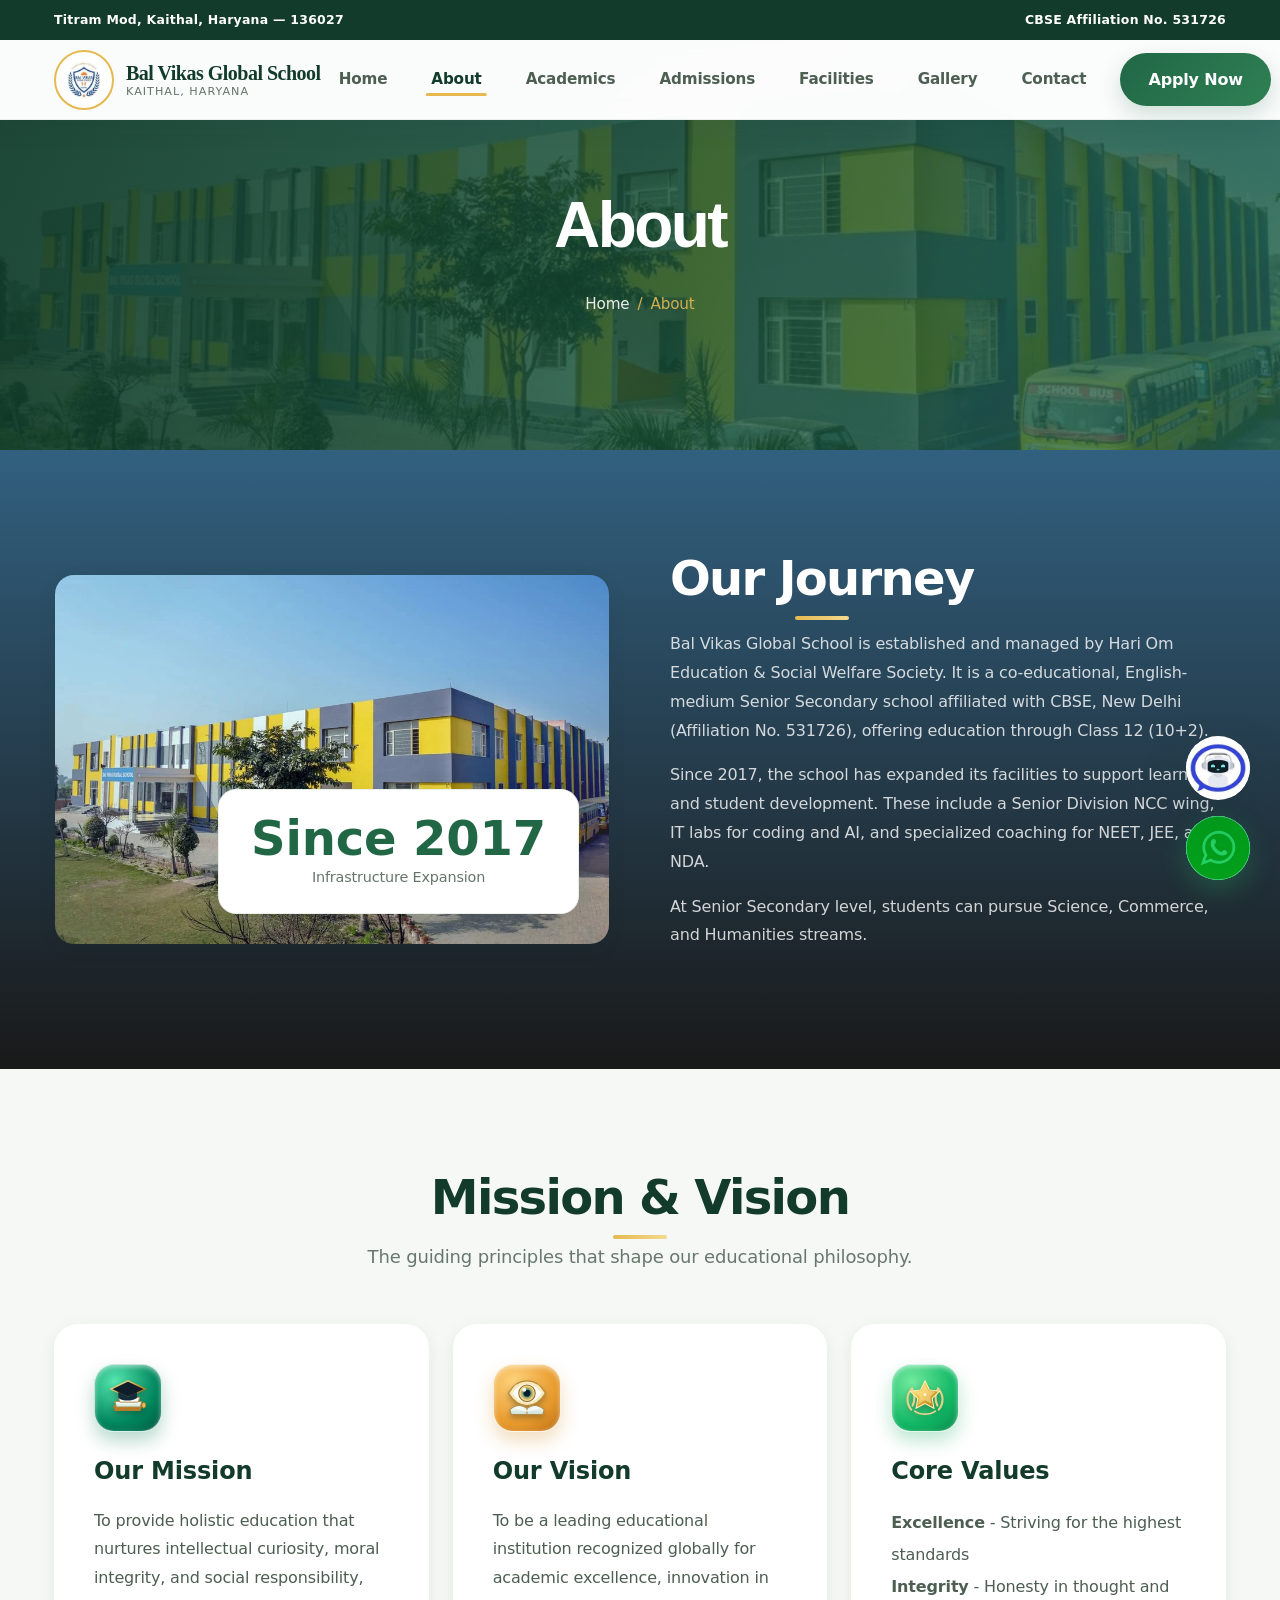
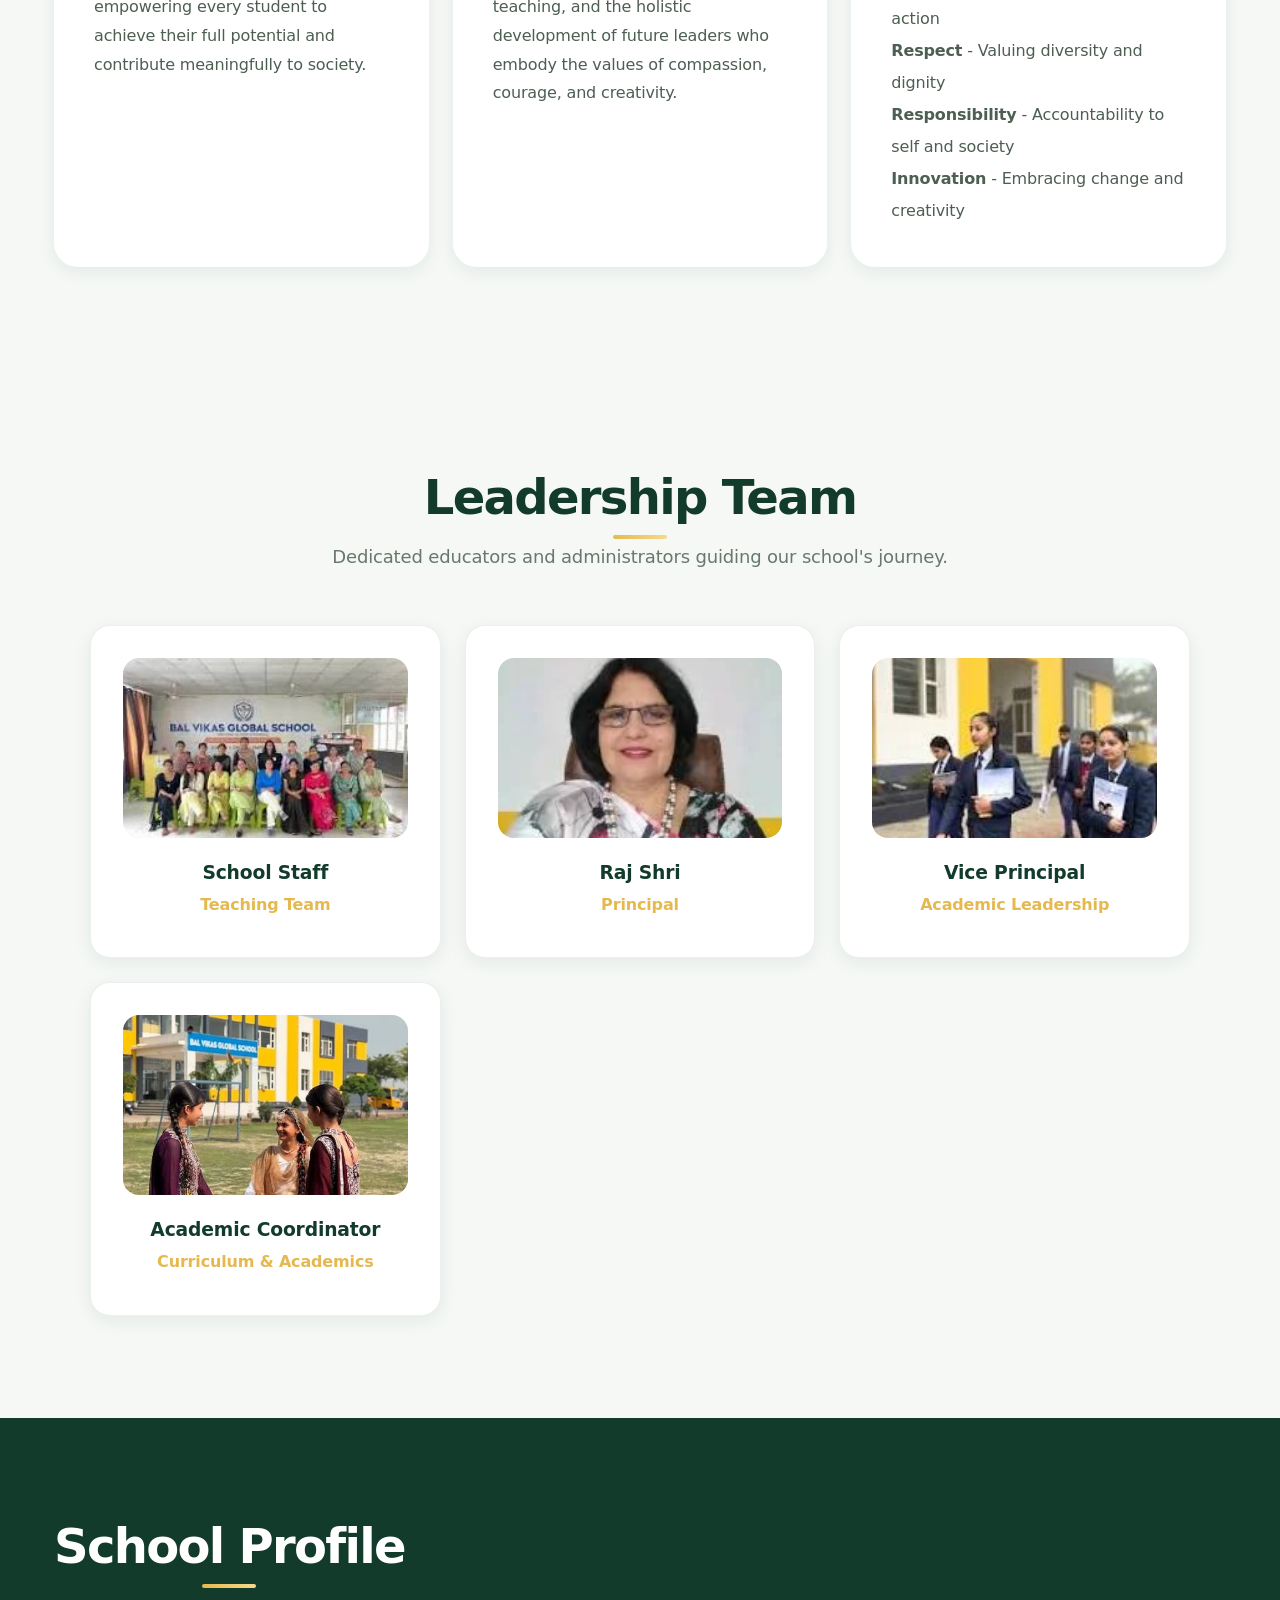
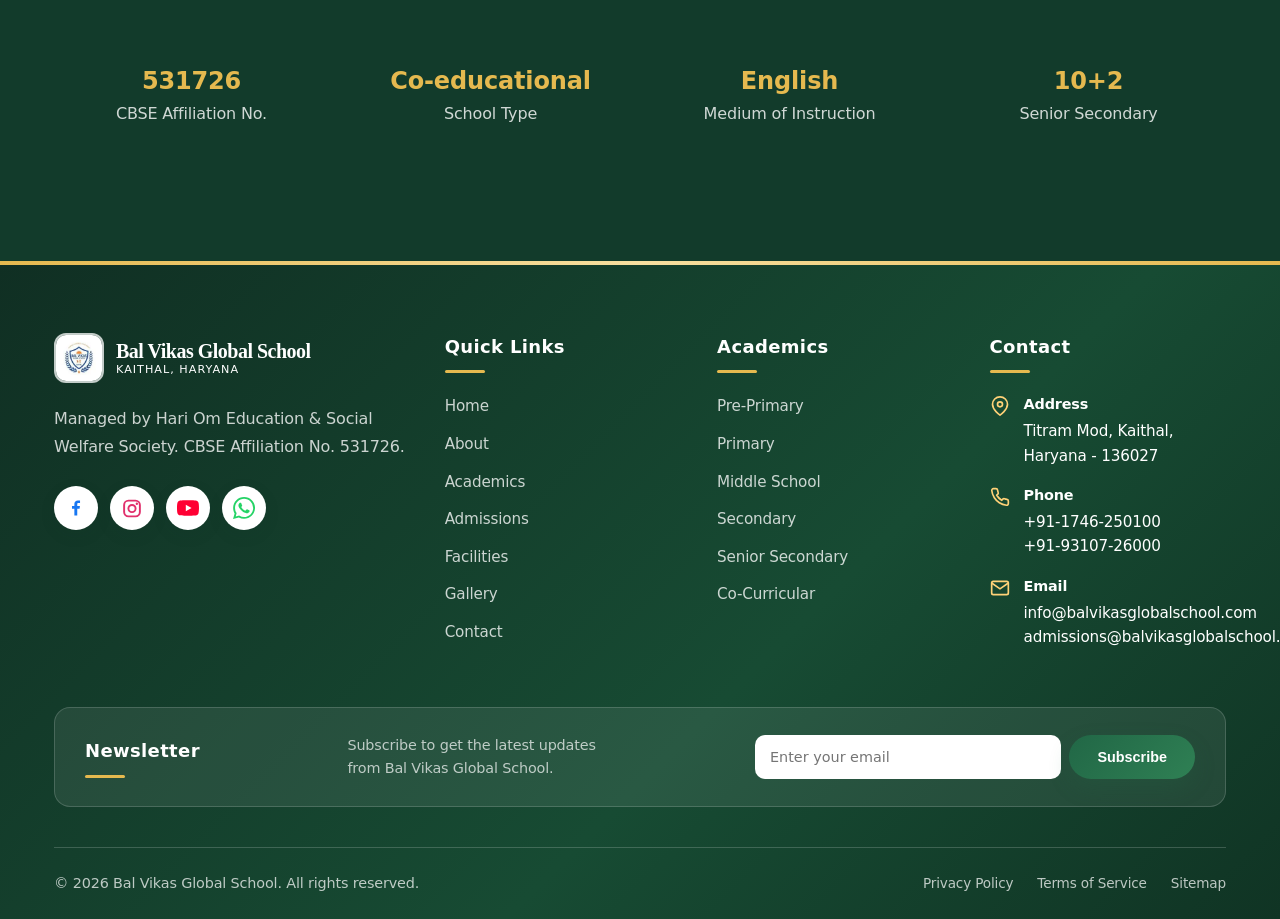
==== about.html @ 10c377be "Connect YouTube footer link" ====
<!DOCTYPE html>
<html lang="en">
<head>
  <meta charset="UTF-8">
  <meta name="viewport" content="width=device-width, initial-scale=1.0">
  <meta name="description" content="About Bal Vikas Global School - Learn about our history, mission, vision, and leadership team. Premier CBSE school in Kaithal, Haryana.">
  <title>About | Bal Vikas Global School</title>
  <link rel="icon" type="image/jpeg" href="images/bal-vikas-logo.webp">
  <link rel="stylesheet" href="css/style.css">
  <link rel="stylesheet" href="css/modern-refresh.css">
</head>
<body>
  <div class="site-topbar">
    <div class="container site-topbar-content">
      <span>Titram Mod, Kaithal, Haryana — 136027</span>
      <span>CBSE Affiliation No. 531726</span>
    </div>
  </div>
  <header class="header">
    <nav class="navbar container">
      <a href="index.html" class="logo" aria-label="Bal Vikas Global School Home">
        <img src="images/bal-vikas-logo.webp" alt="Bal Vikas Global School Logo" class="logo-img">
        <div class="logo-text">
          <span class="logo-name">Bal Vikas Global School</span>
          <span class="logo-tagline">Kaithal, Haryana</span>
        </div>
      </a>
      <ul class="nav-menu" role="menubar">
        <li role="none"><a href="index.html" class="nav-link" role="menuitem">Home</a></li>
        <li role="none"><a href="about.html" class="nav-link active" role="menuitem">About</a></li>
        <li role="none"><a href="academics.html" class="nav-link" role="menuitem">Academics</a></li>
        <li role="none"><a href="admissions.html" class="nav-link" role="menuitem">Admissions</a></li>
        <li role="none"><a href="facilities.html" class="nav-link" role="menuitem">Facilities</a></li>
        <li role="none"><a href="gallery.html" class="nav-link" role="menuitem">Gallery</a></li>
        <li role="none"><a href="contact.html" class="nav-link" role="menuitem">Contact</a></li>
        <li class="nav-cta" role="none"><a href="admissions.html" class="btn btn-primary">Apply Now</a></li>
      </ul>
      <button class="mobile-menu-btn" aria-label="Toggle menu" aria-expanded="false" aria-controls="nav-menu">
        <span></span>
        <span></span>
        <span></span>
      </button>
    </nav>
  </header>

  <main>
    <section class="page-header" aria-labelledby="page-title">
      <div class="page-header-bg">
        <img src="images/picture7.webp" alt="Bal Vikas Global School building and campus" loading="eager">
      </div>
      <div class="page-header-overlay"></div>
      <div class="page-header-content container">
        <h1 id="page-title" class="page-header-title">About</h1>
        <nav class="page-header-breadcrumb" aria-label="Breadcrumb">
          <a href="index.html">Home</a>
          <span>/</span>
          <span>About</span>
        </nav>
      </div>
    </section>

    <section class="section" aria-labelledby="history-title" style="background: linear-gradient(rgba(27,79,114,0.9), rgba(0,0,0,0.9)); color: rgba(255,255,255,0.9);">
      <div class="container">
        <div class="about-content">
          <div class="about-image">
            <img src="images/picture7.webp" alt="Bal Vikas Global School building and campus" loading="lazy">
            <div class="about-experience">
              <div class="experience-number">Since 2017</div>
              <div class="experience-text">Infrastructure Expansion</div>
            </div>
          </div>
          <div class="about-text">
            <h2 id="history-title" class="section-title" style="color: white; text-align: left; margin-bottom: 24px;">Our Journey</h2>
            <p style="color: rgba(255,255,255,0.8);">Bal Vikas Global School is established and managed by Hari Om Education & Social Welfare Society. It is a co-educational, English-medium Senior Secondary school affiliated with CBSE, New Delhi (Affiliation No. 531726), offering education through Class 12 (10+2).</p>
            <p style="color: rgba(255,255,255,0.8);">Since 2017, the school has expanded its facilities to support learning and student development. These include a Senior Division NCC wing, IT labs for coding and AI, and specialized coaching for NEET, JEE, and NDA.</p>
            <p style="color: rgba(255,255,255,0.8);">At Senior Secondary level, students can pursue Science, Commerce, and Humanities streams.</p>
          </div>
        </div>
      </div>
    </section>

    <section class="section" style="background: var(--light-gray);" aria-labelledby="mission-title">
      <div class="container">
        <div class="section-header">
          <h2 id="mission-title" class="section-title">Mission & Vision</h2>
          <p class="section-subtitle">The guiding principles that shape our educational philosophy.</p>
        </div>
        <div style="display: grid; grid-template-columns: repeat(auto-fit, minmax(300px, 1fr)); gap: 24px;">
          <article style="background: var(--white); padding: 40px; border-radius: var(--radius-lg); box-shadow: var(--shadow-sm);">
            <div style="width: 68px; height: 68px; background: radial-gradient(circle at 30% 25%, #55e6b0, #00865c 62%, #00563e); border: 1px solid rgba(255,255,255,.8); border-radius: 20px; display: flex; align-items: center; justify-content: center; color: #fff; margin-bottom: 20px; box-shadow: 0 9px 18px rgba(0,120,80,.28), inset 0 2px 5px rgba(255,255,255,.55);">
              <svg width="44" height="44" viewBox="0 0 64 64" fill="none" aria-hidden="true" style="filter:drop-shadow(0 3px 3px rgba(0,0,0,.28))"><defs><linearGradient id="capGold" x1="0" y1="0" x2="1" y2="1"><stop stop-color="#fff4c4"/><stop offset=".45" stop-color="#d8a83f"/><stop offset="1" stop-color="#8b5a12"/></linearGradient><linearGradient id="bookWhite" x1="0" y1="0" x2="0" y2="1"><stop stop-color="#fff"/><stop offset="1" stop-color="#c9e7d8"/></linearGradient></defs><path d="M10 43h43l-3 8H13l-3-8Z" fill="#b77b28"/><path d="M13 37h39l-2 8H15l-2-8Z" fill="url(#bookWhite)" stroke="#b48a48" stroke-width="1.5"/><path d="M18 31h31l-2 7H20l-2-7Z" fill="#fff" stroke="#b48a48" stroke-width="1.4"/><path d="m7 19 25-12 25 12-25 12L7 19Z" fill="#101d2a" stroke="url(#capGold)" stroke-width="2"/><path d="M18 23v9c7 5 19 5 27 0v-9L32 30l-14-7Z" fill="#142b3b"/><path d="M55 19v19" stroke="url(#capGold)" stroke-width="2.5"/><path d="M55 38c-4 2-4 7 0 9 4-2 4-7 0-9Z" fill="#e8bc59" stroke="#9a681b"/></svg>
            </div>
            <h3 style="font-size: 1.5rem; color: var(--primary-dark); margin-bottom: 16px;">Our Mission</h3>
            <p style="color: var(--text-medium); line-height: 1.8;">To provide holistic education that nurtures intellectual curiosity, moral integrity, and social responsibility, empowering every student to achieve their full potential and contribute meaningfully to society.</p>
          </article>
          <article style="background: var(--white); padding: 40px; border-radius: var(--radius-lg); box-shadow: var(--shadow-sm);">
            <div style="width: 68px; height: 68px; background: radial-gradient(circle at 30% 25%, #ffd27b, #e89b2d 62%, #b86a12); border: 1px solid rgba(255,255,255,.85); border-radius: 20px; display: flex; align-items: center; justify-content: center; color: #fff; margin-bottom: 20px; box-shadow: 0 9px 18px rgba(210,135,30,.28), inset 0 2px 5px rgba(255,255,255,.6);">
              <svg width="44" height="44" viewBox="0 0 64 64" fill="none" aria-hidden="true" style="filter:drop-shadow(0 3px 3px rgba(0,0,0,.28))"><defs><radialGradient id="iris"><stop stop-color="#071c32"/><stop offset=".35" stop-color="#168eaa"/><stop offset=".7" stop-color="#d7b65b"/><stop offset="1" stop-color="#fff2c0"/></radialGradient><linearGradient id="visionBook" x1="0" y1="0" x2="0" y2="1"><stop stop-color="#fff"/><stop offset="1" stop-color="#c9dfd3"/></linearGradient></defs><path d="M5 25c7-13 17-18 27-18s20 5 27 18c-7 12-17 18-27 18S12 37 5 25Z" fill="#f8e9bc" stroke="#b88b37" stroke-width="2"/><path d="M11 25c6-9 13-13 21-13s15 4 21 13c-6 9-13 13-21 13s-15-4-21-13Z" fill="#fff"/><circle cx="32" cy="25" r="12" fill="url(#iris)" stroke="#916a25" stroke-width="1.5"/><circle cx="32" cy="25" r="5" fill="#071d2b"/><circle cx="28" cy="20" r="3" fill="#fff" opacity=".9"/><path d="M7 49c8-7 17-8 25-2 8-6 17-5 25 2l-2 7H9l-2-7Z" fill="url(#visionBook)" stroke="#b18b4c" stroke-width="1.5"/><path d="M32 47v9" stroke="#b18b4c" stroke-width="1.5"/><path d="M15 46 32 51l17-5" stroke="#fff" stroke-width="1.5"/></svg>
            </div>
            <h3 style="font-size: 1.5rem; color: var(--primary-dark); margin-bottom: 16px;">Our Vision</h3>
            <p style="color: var(--text-medium); line-height: 1.8;">To be a leading educational institution recognized globally for academic excellence, innovation in teaching, and the holistic development of future leaders who embody the values of compassion, courage, and creativity.</p>
          </article>
          <article style="background: var(--white); padding: 40px; border-radius: var(--radius-lg); box-shadow: var(--shadow-sm);">
            <div style="width: 68px; height: 68px; background: radial-gradient(circle at 30% 25%, #70e99d, #12b866 62%, #078447); border: 1px solid rgba(255,255,255,.85); border-radius: 20px; display: flex; align-items: center; justify-content: center; color: #fff; margin-bottom: 20px; box-shadow: 0 9px 18px rgba(20,170,95,.28), inset 0 2px 5px rgba(255,255,255,.6);">
              <svg width="44" height="44" viewBox="0 0 64 64" fill="none" aria-hidden="true" style="filter:drop-shadow(0 3px 3px rgba(0,0,0,.28))"><defs><linearGradient id="starGold" x1="0" y1="0" x2="1" y2="1"><stop stop-color="#fff3b1"/><stop offset=".45" stop-color="#f0bd42"/><stop offset="1" stop-color="#9b6815"/></linearGradient></defs><path d="M12 49c-8-10-7-22 1-31 4 8 5 17 1 25M52 49c8-10 7-22-1-31-4 8-5 17-1 25" stroke="#e8d18a" stroke-width="3" stroke-linecap="round"/><path d="M17 51c8 6 22 6 30 0" stroke="#e8d18a" stroke-width="2.5" stroke-linecap="round"/><path d="m32 7 6.5 13.2 14.5 2.1-10.5 10.2L45 47l-13-6.8L19 47l2.5-14.5L11 22.3l14.5-2.1L32 7Z" fill="url(#starGold)" stroke="#fff1b5" stroke-width="1.5"/><path d="m32 12 4.6 9.3 10.3 1.5-7.4 7.2 1.7 10.2L32 35.4l-9.2 4.8 1.7-10.2-7.4-7.2 10.3-1.5L32 12Z" fill="#ffe9a0" opacity=".5"/><circle cx="32" cy="27" r="2" fill="#fff9df"/></svg>
            </div>
            <h3 style="font-size: 1.5rem; color: var(--primary-dark); margin-bottom: 16px;">Core Values</h3>
            <ul style="color: var(--text-medium); line-height: 2; list-style: none;">
              <li><strong>Excellence</strong> - Striving for the highest standards</li>
              <li><strong>Integrity</strong> - Honesty in thought and action</li>
              <li><strong>Respect</strong> - Valuing diversity and dignity</li>
              <li><strong>Responsibility</strong> - Accountability to self and society</li>
              <li><strong>Innovation</strong> - Embracing change and creativity</li>
            </ul>
          </article>
        </div>
      </div>
    </section>

    <section class="section leadership-section" aria-labelledby="leadership-title">
      <div class="container">
        <div class="section-header">
          <h2 id="leadership-title" class="section-title">Leadership Team</h2>
          <p class="section-subtitle">Dedicated educators and administrators guiding our school's journey.</p>
        </div>
        <div class="leadership-grid">
          <article class="leadership-card">
            <img class="staff-photo" src="images/gallery/picture3.webp" alt="Teaching staff of Bal Vikas Global School" loading="lazy">
            <h3>School Staff</h3>
            <p class="leadership-role">Teaching Team</p>
          </article>
          <article class="leadership-card">
            <img class="principal-photo" src="images/images%20%288.webp" alt="Raj Shri, Principal of Bal Vikas Global School" loading="lazy">
            <h3>Raj Shri</h3>
            <p class="leadership-role">Principal</p>
          </article>
          <article class="leadership-card">
            <img class="staff-photo" src="images/gallery/picture2.webp" alt="Vice Principal of Bal Vikas Global School" loading="lazy">
            <h3>Vice Principal</h3>
            <p class="leadership-role">Academic Leadership</p>
          </article>
          <article class="leadership-card">
            <img class="staff-photo" src="images/gallery/picture4.webp" alt="Academic Coordinator of Bal Vikas Global School" loading="lazy">
            <h3>Academic Coordinator</h3>
            <p class="leadership-role">Curriculum & Academics</p>
          </article>
        </div>
      </div>
    </section>

    <section class="section" style="background: var(--primary-dark); color: var(--white);" aria-labelledby="achievements-title">
      <div class="container">
        <h2 id="achievements-title" class="section-title" style="color: var(--white); text-align: center;">School Profile</h2>
        <div style="display: grid; grid-template-columns: repeat(auto-fit, minmax(200px, 1fr)); gap: 24px; margin-top: 40px;">
          <div style="text-align: center; padding: 32px;">
            <div style="font-size: 1.5rem; font-weight: 700; color: var(--accent);">531726</div>
            <div style="color: rgba(255,255,255,0.8);">CBSE Affiliation No.</div>
          </div>
          <div style="text-align: center; padding: 32px;">
            <div style="font-size: 1.5rem; font-weight: 700; color: var(--accent);">Co-educational</div>
            <div style="color: rgba(255,255,255,0.8);">School Type</div>
          </div>
          <div style="text-align: center; padding: 32px;">
            <div style="font-size: 1.5rem; font-weight: 700; color: var(--accent);">English</div>
            <div style="color: rgba(255,255,255,0.8);">Medium of Instruction</div>
          </div>
          <div style="text-align: center; padding: 32px;">
            <div style="font-size: 1.5rem; font-weight: 700; color: var(--accent);">10+2</div>
            <div style="color: rgba(255,255,255,0.8);">Senior Secondary</div>
          </div>
        </div>
      </div>
    </section>
  </main>

  <footer class="footer" role="contentinfo">
    <div class="container">
      <div class="footer-grid">
        <div class="footer-about">
          <a href="index.html" class="logo" aria-label="Bal Vikas Global School Home">
            <img src="images/bal-vikas-logo.webp" alt="Bal Vikas Global School Logo" class="logo-img">
            <div class="logo-text">
              <span class="logo-name">Bal Vikas Global School</span>
              <span class="logo-tagline">Kaithal, Haryana</span>
            </div>
          </a>
          <p>Managed by Hari Om Education & Social Welfare Society. CBSE Affiliation No. 531726.</p>
          <div class="footer-social">
            <a href="https://www.facebook.com/balvikasglobalschoolkaithal/" class="social-link" aria-label="Facebook" title="Facebook" target="_blank" rel="noopener noreferrer"><svg class="brand-icon" viewBox="0 0 24 24" aria-hidden="true"><path fill="currentColor" d="M13.5 21v-8.2h2.8l.42-3.25H13.5V7.48c0-.94.26-1.58 1.62-1.58h1.73V3c-.3-.04-1.34-.13-2.55-.13-2.53 0-4.26 1.55-4.26 4.4v2.28H7.18v3.25h2.86V21z"/></svg></a>
            <a href="https://www.instagram.com/balvikaskaithal_/" class="social-link" aria-label="Instagram" title="Instagram" target="_blank" rel="noopener noreferrer"><svg class="brand-icon" viewBox="0 0 24 24" aria-hidden="true"><rect x="3" y="3" width="18" height="18" rx="5" fill="none" stroke="currentColor" stroke-width="2.2"/><circle cx="12" cy="12" r="4.1" fill="none" stroke="currentColor" stroke-width="2.2"/><circle cx="17.55" cy="6.55" r="1.35" fill="currentColor"/></svg></a>
            <a href="https://www.youtube.com/@balvikasglobalschool" class="social-link" aria-label="YouTube" title="YouTube" target="_blank" rel="noopener noreferrer"><svg class="brand-icon" viewBox="0 0 24 24" aria-hidden="true"><path fill="currentColor" d="M23.5 6.2a3 3 0 0 0-2.1-2.12C19.55 3.56 12 3.56 12 3.56s-7.55 0-9.4.52A3 3 0 0 0 .5 6.2C0 8.08 0 12 0 12s0 3.92.5 5.8a3 3 0 0 0 2.1 2.12c1.85.52 9.4.52 9.4.52s7.55 0 9.4-.52a3 3 0 0 0 2.1-2.12C24 15.92 24 12 24 12s0-3.92-.5-5.8z"/><path fill="#fff" d="m9.6 15.6 6.3-3.6-6.3-3.6z"/></svg></a>
            <a href="https://wa.me/919310726000?text=Welcome%20to%20Bal%20Vikas%20Global%20School" class="social-link" aria-label="WhatsApp" title="WhatsApp" target="_blank" rel="noopener noreferrer"><svg class="brand-icon" viewBox="0 0 24 24" aria-hidden="true"><path fill="currentColor" d="M20.52 3.48A11.86 11.86 0 0 0 12.08 0C5.5 0 .15 5.35.15 11.93c0 2.1.55 4.15 1.6 5.96L.05 24l6.27-1.64a11.9 11.9 0 0 0 5.76 1.47h.01c6.58 0 11.93-5.35 11.93-11.93 0-3.19-1.24-6.19-3.5-8.42zM12.09 21.8a9.88 9.88 0 0 1-5.03-1.38l-.36-.21-3.72.98.99-3.63-.24-.37a9.88 9.88 0 0 1-1.52-5.26c0-5.46 4.44-9.9 9.9-9.9 2.65 0 5.13 1.03 7 2.9a9.83 9.83 0 0 1 2.9 7c0 5.46-4.44 9.9-9.91 9.9zm5.43-7.41c-.3-.15-1.77-.87-2.05-.97-.28-.1-.48-.15-.68.15-.2.3-.78.97-.96 1.17-.18.2-.35.22-.65.07-.3-.15-1.26-.46-2.4-1.47-.89-.79-1.49-1.77-1.67-2.07-.18-.3-.02-.46.13-.61.13-.13.3-.35.45-.52.15-.18.2-.3.3-.5.1-.2.05-.38-.03-.53-.08-.15-.68-1.63-.93-2.23-.24-.58-.49-.5-.68-.51h-.58c-.2 0-.53.07-.8.38-.28.3-1.05 1.02-1.05 2.48s1.08 2.88 1.23 3.08c.15.2 2.12 3.24 5.14 4.55.72.31 1.28.5 1.72.64.72.23 1.37.2 1.89.12.58-.09 1.77-.72 2.02-1.42.25-.7.25-1.3.18-1.42-.08-.13-.28-.2-.58-.35z"/></svg></a>
          </div>
        </div>
        <div>
          <h3 class="footer-title">Quick Links</h3>
          <ul class="footer-links">
            <li><a href="index.html">Home</a></li>
            <li><a href="about.html">About</a></li>
            <li><a href="academics.html">Academics</a></li>
            <li><a href="admissions.html">Admissions</a></li>
            <li><a href="facilities.html">Facilities</a></li>
            <li><a href="gallery.html">Gallery</a></li>
            <li><a href="contact.html">Contact</a></li>
          </ul>
        </div>
        <div>
          <h3 class="footer-title">Academics</h3>
          <ul class="footer-links">
            <li><a href="academics.html#preprimary">Pre-Primary</a></li>
            <li><a href="academics.html#primary">Primary</a></li>
            <li><a href="academics.html#middle">Middle School</a></li>
            <li><a href="academics.html#secondary">Secondary</a></li>
            <li><a href="academics.html#senior">Senior Secondary</a></li>
            <li><a href="academics.html#cocurricular">Co-Curricular</a></li>
          </ul>
        </div>
        <div>
          <h3 class="footer-title">Contact</h3>
          <ul class="footer-contact">
            <li>
              <svg width="20" height="20" viewBox="0 0 24 24" fill="none" stroke="currentColor" stroke-width="2"><path d="M21 10c0 7-9 13-9 13s-9-6-9-13a9 9 0 0 1 18 0z"/><circle cx="12" cy="10" r="3"/></svg>
              <div class="contact-text">
                <h4>Address</h4>
                <p>Titram Mod, Kaithal, Haryana - 136027</p>
              </div>
            </li>
            <li>
              <svg width="20" height="20" viewBox="0 0 24 24" fill="none" stroke="currentColor" stroke-width="2"><path d="M22 16.92v3a2 2 0 0 1-2.18 2 19.79 19.79 0 0 1-8.63-3.07 19.5 19.5 0 0 1-6-6 19.79 19.79 0 0 1-3.07-8.67A2 2 0 0 1 4.11 2h3a2 2 0 0 1 2 1.72 12.84 12.84 0 0 0 .7 2.81 2 2 0 0 1-.45 2.11L8.09 9.91a16 16 0 0 0 6 6l1.27-1.27a2 2 0 0 1 2.11-.45 12.84 12.84 0 0 0 2.81.7A2 2 0 0 1 22 16.92z"/></svg>
              <div class="contact-text">
                <h4>Phone</h4>
                <p>+91-1746-250100<br>+91-93107-26000</p>
              </div>
            </li>
            <li>
              <svg width="20" height="20" viewBox="0 0 24 24" fill="none" stroke="currentColor" stroke-width="2"><path d="M4 4h16c1.1 0 2 .9 2 2v12c0 1.1-.9 2-2 2H4c-1.1 0-2-.9-2-2V6c0-1.1.9-2 2-2z"/><polyline points="22,6 12,13 2,6"/></svg>
              <div class="contact-text">
                <h4>Email</h4>
                <p>info@balvikasglobalschool.com<br>admissions@balvikasglobalschool.com</p>
              </div>
            </li>
          </ul>
        </div>
      </div>
      <div class="footer-newsletter">
        <h3 class="footer-title">Newsletter</h3>
        <p style="color: rgba(255,255,255,0.7); font-size: 0.9rem; margin-bottom: 16px; max-width: 260px;">Subscribe to get the latest updates from Bal Vikas Global School.</p>
        <form class="footer-newsletter-form" action="https://formsubmit.co/info@balvikasglobalschool.com" method="POST">
          <input type="hidden" name="_subject" value="New Bal Vikas Global School Newsletter Subscription">
          <input type="hidden" name="_template" value="table">
          <input name="email" autocomplete="email" type="email" placeholder="Enter your email" class="footer-newsletter-input" required>
          <button type="submit" class="btn btn-primary footer-newsletter-btn">Subscribe</button>
        </form>
      </div>
      <div class="footer-bottom">
        <p>&copy; 2026 Bal Vikas Global School. All rights reserved.</p>
        <div class="footer-bottom-links">
          <a href="#">Privacy Policy</a>
          <a href="#">Terms of Service</a>
          <a href="#">Sitemap</a>
        </div>
      </div>
    </div>
  </footer>

  <a href="whatsapp.html" class="whatsapp-float" target="_blank" rel="noopener noreferrer" aria-label="Chat on WhatsApp">
    <img class="whatsapp-btn" src="images/images%20100.webp" alt="">
    <span class="whatsapp-tooltip">Chat on WhatsApp</span>
  </a>

  <script src="js/main.js"></script>
  <link rel="stylesheet" href="css/chatbot.css">
  <script src="js/chatbot.js"></script>
</body>
</html>
---- css/style.css ----
:root {
  --primary-dark: #1B4F72;
  --primary: #2E86C1;
  --primary-light: #3498DB;
  --accent: #F39C12;
  --accent-dark: #E67E22;
  --white: #FFFFFF;
  --light-gray: #F8F9FA;
  --medium-gray: #E9ECEF;
  --dark-gray: #6C757D;
  --text-dark: #212529;
  --text-medium: #495057;
  --shadow-sm: 0 2px 8px rgba(0,0,0,0.08);
  --shadow-md: 0 4px 20px rgba(0,0,0,0.12);
  --shadow-lg: 0 8px 40px rgba(0,0,0,0.16);
  --transition: all 0.3s ease;
  --radius-sm: 6px;
  --radius-md: 12px;
  --radius-lg: 20px;
  --container-width: 1200px;
  --header-height: 80px;
}

* {
  margin: 0;
  padding: 0;
  box-sizing: border-box;
}

html {
  scroll-behavior: smooth;
  font-size: 16px;
}

body {
  font-family: 'Segoe UI', system-ui, -apple-system, sans-serif;
  line-height: 1.6;
  color: var(--text-dark);
  background-color: var(--white);
  overflow-x: hidden;
}

img {
  max-width: 100%;
  height: auto;
  display: block;
}

a {
  text-decoration: none;
  color: inherit;
  transition: var(--transition);
}

ul {
  list-style: none;
}

.container {
  width: 100%;
  max-width: var(--container-width);
  margin: 0 auto;
  padding: 0 24px;
}

.section {
  padding: 100px 0;
}

.section-header {
  text-align: center;
  margin-bottom: 60px;
}

.section-title {
  font-size: clamp(2rem, 5vw, 3rem);
  font-weight: 700;
  color: var(--primary-dark);
  margin-bottom: 16px;
  position: relative;
  display: inline-block;
}

.section-title::after {
  content: '';
  position: absolute;
  bottom: -10px;
  left: 50%;
  transform: translateX(-50%);
  width: 60px;
  height: 4px;
  background: linear-gradient(90deg, var(--accent), var(--accent-dark));
  border-radius: 2px;
}

.section-subtitle {
  font-size: 1.125rem;
  color: var(--dark-gray);
  max-width: 700px;
  margin: 0 auto;
}

.btn {
  display: inline-flex;
  align-items: center;
  justify-content: center;
  gap: 10px;
  padding: 16px 36px;
  font-size: 1rem;
  font-weight: 600;
  border-radius: var(--radius-md);
  border: none;
  cursor: pointer;
  transition: var(--transition);
  white-space: nowrap;
}

.btn-primary {
  background: linear-gradient(135deg, var(--accent), var(--accent-dark));
  color: var(--white);
  box-shadow: var(--shadow-md);
}

.btn-primary:hover {
  transform: translateY(-3px);
  box-shadow: var(--shadow-lg);
}

.btn-secondary {
  background: transparent;
  color: var(--primary-dark);
  border: 2px solid var(--primary-dark);
}

.btn-secondary:hover {
  background: var(--primary-dark);
  color: var(--white);
}

.btn-white {
  background: var(--white);
  color: var(--primary-dark);
}

.btn-white:hover {
  background: var(--light-gray);
  transform: translateY(-3px);
  box-shadow: var(--shadow-lg);
}

.header {
  position: fixed;
  top: 40px;
  left: 0;
  right: 0;
  height: var(--header-height);
  background: rgba(255,255,255,0.98);
  backdrop-filter: blur(10px);
  box-shadow: var(--shadow-sm);
  z-index: 1000;
  transition: var(--transition);
}

.header.scrolled {
  top: 0;
  box-shadow: var(--shadow-md);
}

.site-topbar {
  position: relative;
  z-index: 1001;
  min-height: 40px;
  background: #2f853d;
  color: var(--white);
  font-size: 0.78rem;
  font-weight: 600;
}

.site-topbar-content {
  display: flex;
  align-items: center;
  justify-content: space-between;
  min-height: 40px;
}

.navbar {
  display: flex;
  align-items: center;
  justify-content: space-between;
  height: 100%;
}

.logo {
  display: flex;
  align-items: center;
  gap: 12px;
  flex-shrink: 0;
}

.navbar .logo-img {
  width: 60px;
  height: 60px;
  object-fit: contain;
  flex-shrink: 0;
  padding: 2px;
  background: var(--white);
  border: 2px solid var(--accent);
  border-radius: 50%;
}

.logo-text {
  display: flex;
  flex-direction: column;
  line-height: 1.2;
}

.logo-name {
  font-family: 'Georgia', serif;
  font-size: 1.25rem;
  font-weight: 700;
  color: var(--primary-dark);
  letter-spacing: 0.5px;
}

.logo-tagline {
  font-size: 0.7rem;
  color: var(--dark-gray);
  letter-spacing: 1px;
  text-transform: uppercase;
}

.nav-menu {
  display: flex;
  align-items: center;
  gap: 8px;
}

.nav-link {
  display: flex;
  align-items: center;
  padding: 10px 18px;
  font-size: 0.95rem;
  font-weight: 500;
  color: var(--text-medium);
  border-radius: var(--radius-sm);
  transition: var(--transition);
  position: relative;
}

.nav-link::after {
  content: '';
  position: absolute;
  bottom: 6px;
  left: 50%;
  width: 0;
  height: 2px;
  background: linear-gradient(90deg, var(--accent), var(--accent-dark));
  transition: var(--transition);
  transform: translateX(-50%);
}

.nav-link:hover,
.nav-link.active {
  color: var(--primary-dark);
}

.nav-link:hover::after,
.nav-link.active::after {
  width: 70%;
}

.nav-cta {
  margin-left: 8px;
}

.mobile-menu-btn {
  display: none;
  flex-direction: column;
  justify-content: space-between;
  width: 28px;
  height: 20px;
  background: none;
  border: none;
  cursor: pointer;
  padding: 0;
  z-index: 1001;
}

.mobile-menu-btn span {
  display: block;
  width: 100%;
  height: 3px;
  background: var(--primary-dark);
  border-radius: 3px;
  transition: var(--transition);
}

.mobile-menu-btn.active span:nth-child(1) {
  transform: translateY(8.5px) rotate(45deg);
}

.mobile-menu-btn.active span:nth-child(2) {
  opacity: 0;
}

.mobile-menu-btn.active span:nth-child(3) {
  transform: translateY(-8.5px) rotate(-45deg);
}

.hero {
  position: relative;
  min-height: 100vh;
  min-height: 100svh;
  display: flex;
  align-items: center;
  padding: calc(var(--header-height) + 40px) 24px 60px;
  overflow: hidden;
  background: var(--primary-dark);
}

.hero-bg {
  position: absolute;
  inset: 0;
  z-index: 0;
}

.hero-bg img {
  display: block;
  width: 100%;
  height: 100%;
  object-fit: cover;
  object-position: center;
}

.hero-overlay {
  position: absolute;
  inset: 0;
  background: linear-gradient(135deg, rgba(13, 45, 68, 0.78), rgba(27, 79, 114, 0.58));
  z-index: 1;
}

.hero-content {
  position: relative;
  z-index: 2;
  width: 100%;
  color: var(--white);
  text-align: center;
  padding: 40px 0;
}

.hero-copy {
  max-width: 850px;
  margin: 0 auto;
}

.hero-badge {
  display: inline-flex;
  align-items: center;
  gap: 8px;
  padding: 8px 18px;
  background: rgba(255,255,255,0.14);
  color: var(--white);
  backdrop-filter: blur(8px);
  border-radius: 50px;
  font-size: 0.82rem;
  font-weight: 500;
  margin-bottom: 18px;
  border: 1px solid rgba(255,255,255,0.3);
  animation: fadeInUp 0.8s ease;
}

.hero-title {
  font-family: 'Georgia', serif;
  font-size: clamp(2.5rem, 6vw, 4.5rem);
  font-weight: 700;
  line-height: 1.2;
  max-width: 850px;
  color: var(--white);
  margin-bottom: 16px;
  animation: fadeInUp 0.8s ease 0.1s both;
}

.hero-title span {
  color: var(--accent);
}

.hero-tagline {
  font-size: clamp(1.125rem, 2.5vw, 1.5rem);
  font-weight: 400;
  color: rgba(255,255,255,0.92);
  max-width: 700px;
  margin: 0 auto 40px;
  animation: fadeInUp 0.8s ease 0.2s both;
}

.hero-buttons {
  display: flex;
  gap: 16px;
  justify-content: center;
  flex-wrap: wrap;
  animation: fadeInUp 0.8s ease 0.3s both;
}

.hero-buttons .btn-white {
  color: var(--primary-dark);
}

.hero-building-featured {
  position: absolute;
  bottom: 30px;
  left: 50%;
  transform: translateX(-50%);
  width: 220px;
  height: 220px;
  border-radius: 50%;
  overflow: hidden;
  border: 4px solid var(--white);
  box-shadow: 0 12px 40px rgba(0,0,0,0.3);
  animation: fadeInUp 0.8s ease 0.4s both;
}

.hero-building-featured img {
  width: 100%;
  height: 100%;
  object-fit: cover;
}

.home-page .header {
  top: 40px;
  background: transparent;
  box-shadow: none;
  backdrop-filter: none;
}

.home-page .header.scrolled {
  top: 0;
  background: rgba(255,255,255,0.98);
  box-shadow: var(--shadow-md);
  backdrop-filter: blur(10px);
}

.home-page .logo-name,
.home-page .logo-tagline,
.home-page .nav-link {
  color: var(--white);
}

.home-page .navbar .logo-img {
  border-color: rgba(255,255,255,0.75);
}

.home-page .nav-link:hover,
.home-page .nav-link.active {
  color: #a6d8a8;
}

.home-page .nav-link::after {
  background: #a6d8a8;
}

.home-page .nav-cta .btn-primary {
  background: #2f853d;
  box-shadow: none;
}

.home-page .mobile-menu-btn span {
  background: var(--white);
}

.home-page .header.scrolled .logo-name,
.home-page .header.scrolled .logo-tagline,
.home-page .header.scrolled .nav-link {
  color: var(--primary-dark);
}

.home-page .header.scrolled .nav-link:hover,
.home-page .header.scrolled .nav-link.active {
  color: #2f853d;
}

.home-page .header.scrolled .nav-link::after {
  background: #2f853d;
}

.home-page .header.scrolled .mobile-menu-btn span {
  background: var(--primary-dark);
}

.home-page .hero {
  min-height: calc(100vh - 40px);
  min-height: calc(100svh - 40px);
  padding: calc(var(--header-height) + 32px) 24px 110px;
}

.home-page .hero-overlay {
  background: linear-gradient(90deg, rgba(10, 35, 22, 0.78), rgba(20, 45, 28, 0.48));
}

.home-page .hero-content {
  text-align: left;
}

.home-page .hero-copy {
  max-width: 650px;
  margin: 0;
}

.home-page .hero-badge {
  display: block;
  padding: 0;
  margin-bottom: 14px;
  background: transparent;
  border: 0;
  border-radius: 0;
  color: rgba(255,255,255,0.82);
  font-size: 0.82rem;
  font-weight: 700;
  letter-spacing: 0.16em;
  text-transform: uppercase;
  backdrop-filter: none;
}

.home-page .hero-badge span {
  color: #a6d8a8;
}

.home-page .hero-title {
  font-size: clamp(3rem, 6vw, 4.7rem);
  line-height: 1.04;
  margin-bottom: 20px;
}

.home-page .hero-tagline {
  max-width: 600px;
  margin: 0 0 30px;
  color: rgba(255,255,255,0.88);
  font-size: clamp(1rem, 1.5vw, 1.2rem);
}

.home-page .hero-buttons {
  justify-content: flex-start;
}

.home-page .hero-buttons .btn-primary {
  background: #a6d8a8;
  color: #174a24;
  box-shadow: none;
}

.home-page .hero-buttons .btn-white {
  background: rgba(255,255,255,0.1);
  border: 1px solid rgba(255,255,255,0.5);
  color: var(--white);
}

.home-page .stats {
  position: relative;
  z-index: 3;
  margin-top: -80px;
  padding: 0 0 60px;
  background: transparent;
  border: 0;
}

.home-page .stats .container {
  max-width: 1152px;
}

.home-page .stats-grid {
  grid-template-columns: repeat(4, minmax(0, 1fr));
  gap: 0;
  overflow: hidden;
  background: var(--white);
  border: 1px solid #e3eee4;
  border-radius: 16px;
  box-shadow: 0 16px 45px rgba(20, 53, 27, 0.13);
}

.home-page .stat-card {
  padding: 30px 20px 26px;
  background: var(--white);
  border-right: 1px solid #dce9dd;
  border-radius: 0;
}

.home-page .stat-card:last-child {
  border-right: 0;
}

.home-page .stat-icon {
  display: none;
}

.home-page .stat-number {
  color: #2f853d;
  font-family: Georgia, serif;
  font-size: clamp(1.7rem, 3.2vw, 2.7rem);
}

.home-page .stat-label {
  color: #5d715f;
  font-size: 0.9rem;
}

@keyframes fadeInUp {
  from {
    opacity: 0;
    transform: translateY(30px);
  }
  to {
    opacity: 1;
    transform: translateY(0);
  }
}

.stats {
  padding: 60px 0;
  background: var(--light-gray);
  border-top: 1px solid var(--medium-gray);
}

.stats-grid {
  display: grid;
  grid-template-columns: repeat(4, 1fr);
  gap: 24px;
}

.stat-card {
  text-align: center;
  padding: 32px 24px;
  background: var(--light-gray);
  border-radius: var(--radius-md);
  transition: var(--transition);
}

.stat-card:hover {
  transform: translateY(-5px);
  box-shadow: var(--shadow-lg);
}

.stat-icon {
  width: 64px;
  height: 64px;
  margin: 0 auto 16px;
  background: linear-gradient(135deg, var(--primary), var(--primary-light));
  border-radius: 50%;
  display: flex;
  align-items: center;
  justify-content: center;
  color: var(--white);
  font-size: 1.5rem;
}

.stat-number {
  font-size: 2.5rem;
  font-weight: 700;
  color: var(--primary-dark);
  line-height: 1;
  margin-bottom: 8px;
}

.stat-label {
  font-size: 0.95rem;
  color: var(--dark-gray);
  font-weight: 500;
}

.about {
  background: var(--white);
}

.about-content {
  display: grid;
  grid-template-columns: 1fr 1fr;
  gap: 60px;
  align-items: center;
}

.about-image {
  position: relative;
  border-radius: var(--radius-lg);
  overflow: hidden;
  box-shadow: var(--shadow-lg);
}

.about-image img {
  width: 100%;
  height: auto;
  transition: var(--transition);
}

.about-image:hover img {
  transform: scale(1.02);
}

.about-experience {
  position: absolute;
  bottom: 30px;
  right: 30px;
  background: var(--white);
  padding: 24px 32px;
  border-radius: var(--radius-md);
  box-shadow: var(--shadow-lg);
  text-align: center;
}

.experience-number {
  font-size: 3rem;
  font-weight: 700;
  color: var(--primary-dark);
  line-height: 1;
}

.home-page .about-experience {
  right: 20px;
  bottom: 20px;
  width: max-content;
  max-width: calc(100% - 32px);
  padding: 11px 17px;
  border-radius: 14px;
}

.home-page .experience-number {
  font-size: 1.25rem;
  line-height: 1.05;
}

.home-page .experience-text {
  font-size: 0.68rem;
  margin-top: 3px;
}

.experience-text {
  font-size: 0.9rem;
  color: var(--dark-gray);
  margin-top: 4px;
}

.about-text h3 {
  font-size: 1.75rem;
  font-weight: 700;
  color: var(--primary-dark);
  margin-bottom: 20px;
}

.about-text p {
  color: var(--text-medium);
  margin-bottom: 16px;
  line-height: 1.8;
}

.about-features {
  display: grid;
  grid-template-columns: 1fr 1fr;
  gap: 16px;
  margin-top: 32px;
}

.feature-item {
  display: flex;
  align-items: flex-start;
  gap: 12px;
  padding: 16px;
  background: var(--light-gray);
  border-radius: var(--radius-sm);
  transition: var(--transition);
}

.feature-item:hover {
  background: var(--primary-light);
  color: var(--white);
}

.feature-item:hover .feature-icon {
  background: #e8e8e8;
  color: #111111;
}

.feature-icon {
  width: 34px;
  height: 34px;
  background: #f0f0f0;
  color: #111111;
  border-radius: var(--radius-sm);
  display: flex;
  align-items: center;
  justify-content: center;
  flex-shrink: 0;
  transition: var(--transition);
}

.feature-text h4 {
  font-size: 0.95rem;
  font-weight: 600;
  margin-bottom: 4px;
}

.feature-text p {
  font-size: 0.85rem;
  margin: 0;
}

.academics {
  background: var(--light-gray);
}

.academics-curriculum {
  background: var(--light-gray);
}

.academics-grid {
  display: grid;
  grid-template-columns: repeat(auto-fit, minmax(300px, 1fr));
  gap: 24px;
}

.academics-page .academics-grid {
  grid-template-columns: repeat(2, minmax(0, 1fr));
  align-items: stretch;
}

.academic-card {
  background: var(--white);
  border-radius: var(--radius-lg);
  overflow: hidden;
  box-shadow: var(--shadow-sm);
  transition: var(--transition);
}

.academics-page .academic-card {
  display: flex;
  flex-direction: column;
  height: 100%;
}

.academic-card:hover {
  transform: translateY(-8px);
  box-shadow: var(--shadow-lg);
}

.academic-icon {
  width: 100%;
  height: 110px;
  flex-shrink: 0;
  background: #f0f0f0;
  display: flex;
  align-items: center;
  justify-content: center;
  font-size: 1.75rem;
  color: #111111;
}

.academic-icon svg {
  width: 32px;
  height: 32px;
}

.academic-content {
  padding: 28px;
}

.academics-page .academic-content {
  flex: 1;
}

.academic-content h3 {
  font-size: 1.375rem;
  font-weight: 700;
  color: var(--primary-dark);
  margin-bottom: 12px;
}

.academic-content p {
  color: var(--text-medium);
  margin-bottom: 20px;
  line-height: 1.7;
}

.academics-page .academic-content > p:first-of-type {
  padding: 12px 14px;
  border-radius: var(--radius-sm);
  background: var(--light-gray);
  color: var(--primary-dark);
  font-size: 0.9rem;
}

.academic-features {
  display: flex;
  flex-direction: column;
  gap: 10px;
}

.academic-feature {
  display: flex;
  align-items: center;
  gap: 10px;
  font-size: 0.9rem;
  color: var(--dark-gray);
}

.academic-feature::before {
  content: '';
  width: 8px;
  height: 8px;
  background: var(--accent);
  border-radius: 50%;
  flex-shrink: 0;
}

.admissions {
  background: var(--white);
}

.admissions-content {
  display: grid;
  grid-template-columns: 1fr 1fr;
  gap: 60px;
  align-items: start;
}

.admissions-info h3 {
  font-size: 1.75rem;
  font-weight: 700;
  color: var(--primary-dark);
  margin-bottom: 20px;
}

.admissions-info p {
  color: var(--text-medium);
  margin-bottom: 24px;
  line-height: 1.8;
}

.admission-steps {
  display: flex;
  flex-direction: column;
  gap: 20px;
  margin-top: 32px;
}

.step {
  display: flex;
  gap: 16px;
  padding: 20px;
  background: var(--light-gray);
  border-radius: var(--radius-md);
  transition: var(--transition);
}

.step:hover {
  background: var(--primary-dark);
  color: var(--white);
}

.step:hover .step-number {
  background: var(--accent);
  color: var(--white);
}

.step-number {
  width: 44px;
  height: 44px;
  background: var(--primary-dark);
  color: var(--white);
  border-radius: 50%;
  display: flex;
  align-items: center;
  justify-content: center;
  font-weight: 700;
  font-size: 1.125rem;
  flex-shrink: 0;
  transition: var(--transition);
}

.step-content h4 {
  font-size: 1rem;
  font-weight: 600;
  margin-bottom: 4px;
}

.step-content p {
  font-size: 0.9rem;
  margin: 0;
}

.admission-form {
  background: var(--light-gray);
  padding: 40px;
  border-radius: var(--radius-lg);
  box-shadow: var(--shadow-md);
}

.form-group {
  margin-bottom: 20px;
}

.form-label {
  display: block;
  font-size: 0.9rem;
  font-weight: 500;
  color: var(--text-dark);
  margin-bottom: 8px;
}

.form-label .required {
  color: var(--accent-dark);
}

.form-input,
.form-select,
.form-textarea {
  width: 100%;
  padding: 14px 16px;
  font-size: 1rem;
  font-family: inherit;
  border: 2px solid var(--medium-gray);
  border-radius: var(--radius-sm);
  background: var(--white);
  color: var(--text-dark);
  transition: var(--transition);
}

.form-input:focus,
.form-select:focus,
.form-textarea:focus {
  outline: none;
  border-color: var(--primary);
  box-shadow: 0 0 0 3px rgba(46,134,193,0.15);
}

.form-textarea {
  min-height: 120px;
  resize: vertical;
}

.form-row {
  display: grid;
  grid-template-columns: 1fr 1fr;
  gap: 16px;
}

.form-submit {
  width: 100%;
  padding: 16px;
  font-size: 1.05rem;
  margin-top: 8px;
}

.facilities {
  background: var(--light-gray);
}

.facilities-grid {
  display: grid;
  grid-template-columns: repeat(auto-fit, minmax(280px, 1fr));
  gap: 24px;
}

.facility-card {
  background: var(--white);
  border-radius: var(--radius-lg);
  overflow: hidden;
  box-shadow: var(--shadow-sm);
  transition: var(--transition);
}

.facility-card:hover {
  transform: translateY(-8px);
  box-shadow: var(--shadow-lg);
}

.facility-image {
  height: 200px;
  background: linear-gradient(135deg, var(--primary), var(--primary-light));
  display: flex;
  align-items: center;
  justify-content: center;
  font-size: 2.5rem;
  color: var(--white);
}

.facility-image:not(.facility-image-photo) {
  background: #f0f0f0;
  color: #111111;
}

.facility-image:not(.facility-image-photo) svg {
  width: 32px;
  height: 32px;
}

.facility-image-photo {
  overflow: hidden;
}

.facility-image-photo img {
  width: 100%;
  height: 100%;
  object-fit: cover;
  object-position: center 52%;
}

.facility-content {
  padding: 24px;
}

.facility-content h3 {
  font-size: 1.25rem;
  font-weight: 700;
  color: var(--primary-dark);
  margin-bottom: 12px;
}

.facility-content p {
  color: var(--text-medium);
  line-height: 1.7;
}

.gallery-grid-small {
  display: grid;
  grid-template-columns: repeat(auto-fit, minmax(260px, 1fr));
  gap: 24px;
  margin-top: 40px;
}

.gallery-card {
  background: var(--white);
  border-radius: var(--radius-lg);
  overflow: hidden;
  box-shadow: var(--shadow-md);
  transition: var(--transition);
  border: 1px solid var(--medium-gray);
}

.gallery-card:hover {
  transform: translateY(-4px);
  box-shadow: var(--shadow-lg);
}

.gallery-card .gallery-photo-link {
  display: block;
  width: 100%;
  height: 200px;
  overflow: hidden;
}

.gallery-card .gallery-photo-link img {
  width: 100%;
  height: 100%;
  object-fit: cover;
  transition: var(--transition);
}

.gallery-card:hover .gallery-photo-link img {
  transform: scale(1.05);
}

.gallery-caption {
  padding: 16px 18px;
  text-align: center;
}

.gallery-caption h4 {
  color: var(--primary-dark);
  font-size: 1rem;
  font-weight: 600;
  margin-bottom: 4px;
}

.gallery-caption p {
  color: var(--accent);
  font-size: 0.875rem;
  font-weight: 500;
}

@media (max-width: 768px) {
  .gallery-grid-small {
    grid-template-columns: repeat(2, 1fr);
    gap: 16px;
  }

  .gallery-card .gallery-photo-link {
    height: 160px;
  }

  .gallery-caption {
    padding: 12px 14px;
  }

  .gallery-caption h4 {
    font-size: 0.9rem;
  }

  .gallery-caption p {
    font-size: 0.8rem;
  }
}

@media (max-width: 480px) {
  .gallery-grid-small {
    grid-template-columns: 1fr;
  }
}

.gallery-filter {
  display: flex;
  justify-content: center;
  gap: 12px;
  margin-bottom: 40px;
  flex-wrap: wrap;
}

.filter-btn {
  padding: 10px 24px;
  font-size: 0.9rem;
  font-weight: 500;
  border: 2px solid var(--medium-gray);
  background: var(--white);
  color: var(--text-medium);
  border-radius: 50px;
  cursor: pointer;
  transition: var(--transition);
}

.filter-btn:hover,
.filter-btn.active {
  border-color: var(--accent);
  background: var(--accent);
  color: var(--white);
}

.gallery-grid {
  display: grid;
  grid-template-columns: repeat(auto-fit, minmax(260px, 1fr));
  gap: 24px;
}

.gallery-item {
  position: relative;
  aspect-ratio: 4/3;
  padding: 8px;
  border: 1px solid var(--medium-gray);
  border-radius: var(--radius-lg);
  background: var(--white);
  overflow: hidden;
  box-shadow: var(--shadow-md);
}

.gallery-photo-link {
  position: absolute;
  inset: 8px;
  display: block;
  border-radius: calc(var(--radius-lg) - 8px);
}

.gallery-item img {
  display: block;
  width: 100%;
  height: 100%;
  border-radius: calc(var(--radius-lg) - 8px);
  object-fit: cover;
  cursor: zoom-in;
  transition: var(--transition);
}

.gallery-photo-link:focus-visible {
  outline: 3px solid var(--accent);
  outline-offset: -3px;
}

.gallery-overlay {
  position: absolute;
  inset: 8px;
  background: linear-gradient(180deg, transparent, rgba(27,79,114,0.9));
  opacity: 0;
  transition: var(--transition);
  display: flex;
  align-items: flex-end;
  padding: 16px;
  border-radius: calc(var(--radius-lg) - 8px);
  overflow: hidden;
  pointer-events: none;
}

.gallery-info h4 {
  color: var(--white);
  font-size: 1.125rem;
  font-weight: 600;
  margin-bottom: 4px;
  transform: translateY(20px);
  transition: var(--transition);
}

.gallery-info p {
  color: var(--accent);
  font-size: 0.9rem;
  font-weight: 500;
  transform: translateY(20px);
  transition: var(--transition) 0.1s;
}

@media (hover: hover) and (pointer: fine) {
  .gallery-item:hover img {
    transform: scale(1.1);
  }

  .gallery-item:hover .gallery-overlay {
    opacity: 1;
  }

  .gallery-item:hover .gallery-info h4,
  .gallery-item:hover .gallery-info p {
    transform: translateY(0);
  }
}

@media (hover: none) {
  .gallery-overlay {
    opacity: 1;
  }
}

.gallery-row-grid {
  display: grid;
  grid-template-columns: repeat(auto-fill, minmax(220px, 1fr));
  gap: 20px;
  margin-top: 40px;
}

.gallery-photo-card {
  min-width: 0;
  background: var(--white);
  border-radius: var(--radius-lg);
  overflow: hidden;
  box-shadow: var(--shadow-md);
  border: 1px solid var(--medium-gray);
  transition: var(--transition);
}

.gallery-photo-card:hover {
  transform: translateY(-4px);
  box-shadow: var(--shadow-lg);
}

.gallery-photo-wrapper {
  position: relative;
  width: 100%;
  height: 160px;
  padding: 8px;
  overflow: hidden;
  background: var(--white);
}

.gallery-photo-card .gallery-photo-link {
  position: static;
  display: block;
  width: 100%;
  height: 100%;
  overflow: hidden;
  border: 1px solid var(--medium-gray);
  border-radius: var(--radius-md);
}

.gallery-photo-wrapper img {
  width: 100%;
  height: 100%;
  border-radius: calc(var(--radius-md) - 1px);
  object-fit: cover;
  transition: var(--transition);
}

.gallery-photo-card:hover .gallery-photo-wrapper img {
  transform: scale(1.08);
}

.gallery-photo-info {
  padding: 16px 18px;
  text-align: center;
}

.gallery-photo-info h3 {
  color: var(--primary-dark);
  font-size: 1rem;
  font-weight: 600;
  margin-bottom: 4px;
}

.gallery-photo-info p {
  color: var(--accent);
  font-size: 0.875rem;
}

.gallery-marquee-single {
  overflow: hidden;
  width: 100%;
  padding: 20px 0;
}

.gallery-marquee-single-track {
  display: flex;
  gap: 20px;
  animation: marqueeSingle 30s linear infinite;
  width: max-content;
}

.gallery-marquee-single-track:hover {
  animation-play-state: paused;
}

.gallery-marquee-single-item {
  flex-shrink: 0;
  width: 220px;
  height: 150px;
  border-radius: var(--radius-md);
  overflow: hidden;
  box-shadow: var(--shadow-md);
}

.gallery-marquee-single-item img {
  width: 100%;
  height: 100%;
  object-fit: cover;
}

@keyframes marqueeSingle {
  0% {
    transform: translateX(0);
  }
  100% {
    transform: translateX(-50%);
  }
}

@media (max-width: 768px) {
  .gallery-row-grid {
    grid-template-columns: repeat(2, 1fr);
    gap: 14px;
  }

  .gallery-photo-wrapper {
    height: 125px;
  }

  .gallery-photo-info {
    padding: 12px 14px;
  }

  .gallery-photo-info h3 {
    font-size: 0.9rem;
  }

  .gallery-photo-info p {
    font-size: 0.8rem;
  }

  .gallery-marquee-single-item {
    width: 170px;
    height: 120px;
  }

  .gallery-marquee-single-track {
    animation-duration: 25s;
  }
}

@media (max-width: 480px) {
  .gallery-row-grid {
    grid-template-columns: repeat(2, minmax(0, 1fr));
  }

  .gallery-photo-wrapper {
    height: 120px;
    padding: 6px;
  }
}

.gallery-marquee {
  overflow: hidden;
  position: relative;
  width: 100%;
  padding: 20px 0;
}

.gallery-marquee-track {
  display: flex;
  gap: 24px;
  animation: galleryScroll 40s linear infinite;
  width: max-content;
}

.gallery-marquee-track:hover {
  animation-play-state: paused;
}

.gallery-marquee-item {
  flex-shrink: 0;
  width: 320px;
  height: 240px;
  border-radius: var(--radius-lg);
  overflow: hidden;
  box-shadow: var(--shadow-md);
  position: relative;
}

.gallery-marquee-item img {
  width: 100%;
  height: 100%;
  object-fit: cover;
  transition: var(--transition);
}

.gallery-marquee-item:hover img {
  transform: scale(1.05);
}

.gallery-marquee-overlay {
  position: absolute;
  inset: 0;
  background: linear-gradient(180deg, transparent, rgba(27,79,114,0.9));
  display: flex;
  align-items: flex-end;
  padding: 16px;
  opacity: 0;
  transition: var(--transition);
}

.gallery-marquee-item:hover .gallery-marquee-overlay {
  opacity: 1;
}

.gallery-grid {
  display: grid;
  grid-template-columns: repeat(4, 1fr);
  gap: 16px;
}

.gallery-grid.gallery-marquee-rows {
  display: flex;
  flex-direction: column;
  gap: 16px;
  overflow: hidden;
}

.gallery-marquee-row {
  width: 100%;
  overflow: hidden;
}

.gallery-grid-track,
.gallery-grid-group {
  display: flex;
  width: max-content;
}

.gallery-grid-track {
  animation: galleryScroll 38s linear infinite;
}

.gallery-marquee-row:nth-child(even) .gallery-grid-track {
  animation-direction: normal;
}

.gallery-grid-group {
  gap: 16px;
  padding-right: 16px;
}

.gallery-marquee-row:hover .gallery-grid-track {
  animation-play-state: paused;
}

.gallery-grid .gallery-item {
  flex: 0 0 300px;
}

.gallery-item {
  position: relative;
  aspect-ratio: 4/3;
  border-radius: var(--radius-md);
  overflow: hidden;
  box-shadow: var(--shadow-sm);
  height: 200px;
}

.gallery-item img {
  width: 100%;
  height: 100%;
  object-fit: cover;
  transition: var(--transition);
  image-rendering: auto;
  filter: none;
}

.gallery-marquee-info h4 {
  color: var(--white);
  font-size: 1rem;
  font-weight: 600;
  margin-bottom: 2px;
}

.gallery-marquee-info p {
  color: var(--accent);
  font-size: 0.8rem;
}

@keyframes galleryScroll {
  0% {
    transform: translateX(0);
  }
  100% {
    transform: translateX(-50%);
  }
}

@media (max-width: 1024px) {
  .gallery-grid {
    grid-template-columns: repeat(3, 1fr);
  }
}

@media (max-width: 768px) {
  .gallery-marquee-item {
    width: 250px;
    height: 180px;
  }

  .gallery-marquee-track {
    animation-duration: 30s;
  }

  .gallery-grid {
    grid-template-columns: repeat(2, 1fr);
    gap: 12px;
  }

  .gallery-item {
    height: 160px;
  }

  .gallery-grid .gallery-item {
    flex-basis: 250px;
  }
}

@media (max-width: 480px) {
  .gallery-grid {
    grid-template-columns: repeat(2, 1fr);
  }

  .gallery-item {
    height: 140px;
  }
}

@media (prefers-reduced-motion: reduce) {
  .gallery-marquee-track,
  .gallery-grid-track {
    animation: none;
  }
}

.contact {
  background: var(--light-gray);
}

.contact-content {
  display: grid;
  grid-template-columns: 1fr 1fr;
  gap: 60px;
}

.contact-info h3 {
  font-size: 1.75rem;
  font-weight: 700;
  color: var(--primary-dark);
  margin-bottom: 20px;
}

.contact-info > p {
  color: var(--text-medium);
  margin-bottom: 32px;
  line-height: 1.8;
}

.contact-details {
  display: flex;
  flex-direction: column;
  gap: 24px;
  margin-bottom: 32px;
}

.contact-item {
  display: flex;
  gap: 16px;
  padding: 20px;
  background: var(--white);
  border-radius: var(--radius-md);
  box-shadow: var(--shadow-sm);
  transition: var(--transition);
}

.contact-item:hover {
  transform: translateX(8px);
  box-shadow: var(--shadow-md);
}

.contact-icon {
  width: 42px;
  height: 42px;
  background: linear-gradient(145deg, #f0fbf4, #dcefe3);
  border: 1px solid rgba(8, 132, 94, .12);
  border-radius: 13px;
  display: flex;
  align-items: center;
  justify-content: center;
  color: #087653;
  flex-shrink: 0;
  box-shadow: 0 4px 10px rgba(5, 94, 65, .10), inset 0 1px 2px rgba(255,255,255,.9);
}

.contact-icon svg {
  width: 27px;
  height: 27px;
  filter: drop-shadow(0 1px 1px rgba(0, 55, 35, .18));
}

.contact-text h4 {
  font-size: 1rem;
  font-weight: 600;
  color: var(--primary-dark);
  margin-bottom: 4px;
}

.contact-text p {
  font-size: 0.95rem;
  color: var(--text-medium);
  margin: 0;
}

.contact-social {
  display: flex;
  gap: 12px;
}

.social-link {
  width: 44px;
  height: 44px;
  background: var(--white);
  border-radius: 50%;
  display: flex;
  align-items: center;
  justify-content: center;
  color: var(--primary-dark);
  font-size: 1.125rem;
  box-shadow: var(--shadow-sm);
  transition: var(--transition);
}

.social-link:hover {
  background: var(--primary-dark);
  color: var(--white);
  transform: translateY(-3px);
}

.contact-form {
  background: var(--white);
  padding: 40px;
  border-radius: var(--radius-lg);
  box-shadow: var(--shadow-md);
}

.contact-form .form-row {
  gap: 20px;
}

.location-section {
  max-width: 1000px;
  margin: 60px auto 0;
}

.location-heading {
  text-align: center;
  margin-bottom: 24px;
}

.location-heading .section-title {
  margin-bottom: 16px;
}

.location-address {
  color: var(--text-medium);
  font-size: 1.05rem;
}

.map-container {
  width: 100%;
  border-radius: var(--radius-lg);
  overflow: hidden;
  box-shadow: var(--shadow-lg);
}

.map-container iframe {
  width: 100%;
  height: 400px;
  border: none;
  display: block;
}

.location-actions {
  display: flex;
  justify-content: center;
  margin-top: 24px;
}

.footer {
  background: var(--primary-dark);
  color: var(--white);
  padding: 80px 0 0;
}

.footer-grid {
  display: grid;
  grid-template-columns: 2fr repeat(3, 1fr);
  gap: 40px;
  margin-bottom: 60px;
}

.footer-about .logo {
  margin-bottom: 20px;
}

.footer-about .logo-img {
  height: 50px;
  width: auto;
  border-color: var(--accent);
}

.footer-about p {
  color: rgba(255,255,255,0.7);
  line-height: 1.8;
  margin-bottom: 24px;
}

.footer-social {
  display: flex;
  gap: 12px;
}

.footer-social .social-link {
  background: rgba(255,255,255,0.1);
  color: var(--white);
}

.footer-social .social-link:hover {
  background: var(--accent);
  color: var(--primary-dark);
}

.footer-title {
  font-size: 1.125rem;
  font-weight: 700;
  margin-bottom: 20px;
  position: relative;
  padding-bottom: 12px;
}

.footer-title::after {
  content: '';
  position: absolute;
  bottom: 0;
  left: 0;
  width: 40px;
  height: 3px;
  background: var(--accent);
  border-radius: 2px;
}

.footer-links li {
  margin-bottom: 12px;
}

.footer-links a {
  color: rgba(255,255,255,0.7);
  font-size: 0.95rem;
  transition: var(--transition);
}

.footer-links a:hover {
  color: var(--accent);
  padding-left: 4px;
}

.footer-contact li {
  display: flex;
  align-items: flex-start;
  gap: 12px;
  margin-bottom: 16px;
  color: rgba(255,255,255,0.7);
  font-size: 0.95rem;
  line-height: 1.6;
}

.footer-contact i {
  color: var(--accent);
  margin-top: 3px;
  flex-shrink: 0;
}

.footer-bottom {
  border-top: 1px solid rgba(255,255,255,0.1);
  padding: 24px 0;
  display: flex;
  justify-content: space-between;
  align-items: center;
  flex-wrap: wrap;
  gap: 16px;
}

.footer-bottom p {
  color: rgba(255,255,255,0.6);
  font-size: 0.9rem;
}

.footer-bottom-links {
  display: flex;
  gap: 24px;
}

.footer-bottom-links a {
  color: rgba(255,255,255,0.6);
  font-size: 0.85rem;
  transition: var(--transition);
}

.footer-bottom-links a:hover {
  color: var(--accent);
}

.footer-newsletter {
  max-width: 300px;
}

.footer-newsletter-form {
  display: flex;
  gap: 8px;
  margin-top: 8px;
  flex-wrap: wrap;
}

.footer-newsletter-input {
  flex: 1;
  min-width: 140px;
  padding: 10px 14px;
  border-radius: var(--radius-sm);
  border: none;
  font-size: 0.9rem;
  font-family: inherit;
}

.footer-newsletter-btn {
  padding: 10px 20px;
  font-size: 0.9rem;
}

.footer-newsletter-btn:hover {
  transform: translateY(-2px);
}

@media (max-width: 768px) {
  .footer-newsletter {
    max-width: none;
    text-align: center;
  }

  .footer-newsletter-form {
    justify-content: center;
  }

  .footer-newsletter-input {
    min-width: auto;
    flex: 1 1 200px;
  }
}

.whatsapp-float {
  position: fixed;
  bottom: 20px;
  right: 30px;
  z-index: 10000;
  display: block;
  width: 64px;
  height: 64px;
  overflow: hidden;
  border-radius: 50%;
  background: #25D366;
  animation: pulse 2s infinite;
}

.whatsapp-btn {
  position: absolute;
  top: 50%;
  left: 50%;
  width: 112px;
  height: 112px;
  max-width: none;
  border-radius: 50%;
  object-fit: cover;
  mix-blend-mode: multiply;
  box-shadow: var(--shadow-lg);
  transition: var(--transition);
  transform: translate(-50%, -50%);
}

.whatsapp-float:hover .whatsapp-btn {
  transform: translate(-50%, -50%) scale(1.1);
  box-shadow: 0 12px 40px rgba(37,211,102,0.4);
}

.whatsapp-tooltip {
  position: absolute;
  right: 80px;
  top: 50%;
  transform: translateY(-50%);
  background: var(--primary-dark);
  color: var(--white);
  padding: 8px 16px;
  border-radius: var(--radius-sm);
  font-size: 0.85rem;
  font-weight: 500;
  white-space: nowrap;
  opacity: 0;
  visibility: hidden;
  transition: var(--transition);
}

.whatsapp-tooltip::after {
  content: '';
  position: absolute;
  right: -8px;
  top: 50%;
  transform: translateY(-50%);
  border: 8px solid transparent;
  border-left-color: var(--primary-dark);
}

.whatsapp-float:hover .whatsapp-tooltip {
  opacity: 1;
  visibility: visible;
  right: 75px;
}

@keyframes pulse {
  0%, 100% { box-shadow: 0 4px 20px rgba(37,211,102,0.3); }
  50% { box-shadow: 0 4px 30px rgba(37,211,102,0.5); }
}

.page-header {
  position: relative;
  height: 400px;
  display: flex;
  align-items: center;
  justify-content: center;
  text-align: center;
  color: var(--white);
  overflow: hidden;
}

.page-header-bg {
  position: absolute;
  inset: 0;
  z-index: -1;
}

.page-header-bg img {
  width: 100%;
  height: 100%;
  object-fit: cover;
}

.page-header-overlay {
  position: absolute;
  inset: 0;
  background: linear-gradient(135deg, rgba(27,79,114,0.95), rgba(46,134,193,0.85));
  z-index: 0;
}

.page-header-content {
  position: relative;
  z-index: 1;
  padding: 0 24px;
}

.page-header-title {
  font-family: 'Georgia', serif;
  font-size: clamp(2.5rem, 5vw, 4rem);
  font-weight: 700;
  margin-bottom: 16px;
}

.page-header-breadcrumb {
  display: flex;
  justify-content: center;
  gap: 8px;
  font-size: 0.95rem;
  opacity: 0.9;
}

.page-header-breadcrumb a:hover {
  color: var(--accent);
}

.page-header-breadcrumb span {
  color: var(--accent);
}

.principal-photo {
  display: block;
  width: 100%;
  height: 180px;
  margin: 0 auto 20px;
  border-radius: var(--radius-md);
  object-fit: cover;
  object-position: center 35%;
}

.leadership-section {
  background: var(--light-gray);
}

.leadership-grid {
  display: grid;
  grid-template-columns: repeat(auto-fit, minmax(260px, 1fr));
  gap: 24px;
  max-width: 1100px;
  margin: 0 auto;
}

.leadership-card {
  padding: 32px;
  background: var(--white);
  border-radius: var(--radius-lg);
  box-shadow: var(--shadow-sm);
  text-align: center;
}

.leadership-card h3 {
  margin-bottom: 4px;
  color: var(--primary-dark);
}

.leadership-card p {
  margin-bottom: 8px;
  color: var(--text-medium);
  font-size: 0.9rem;
}

.leadership-card .leadership-role {
  color: var(--accent);
  font-size: 1rem;
  font-weight: 600;
}

.staff-photo {
  display: block;
  width: 100%;
  height: 180px;
  margin: 0 auto 20px;
  border-radius: var(--radius-md);
  object-fit: cover;
}

@media (max-width: 1024px) {
  .about-content,
  .admissions-content,
  .contact-content {
    grid-template-columns: 1fr;
    gap: 40px;
  }

  .footer-grid {
    grid-template-columns: minmax(0, 2fr) repeat(3, minmax(0, 1fr));
    gap: 24px;
  }

  .stats-grid {
    grid-template-columns: repeat(2, 1fr);
  }

  .academics-page .academics-grid {
    grid-template-columns: repeat(2, minmax(0, 1fr));
  }
}

@media (max-width: 768px) {
  :root {
    --header-height: 70px;
  }

  .navbar .logo-img {
    width: 48px;
    height: 48px;
  }

  .leadership-grid {
    grid-template-columns: 1fr;
    max-width: 420px;
  }

  .mobile-menu-btn {
    display: flex;
  }

  .nav-menu {
    position: fixed;
    top: 0;
    right: -100%;
    width: 280px;
    height: 100vh;
    background: var(--white);
    flex-direction: column;
    align-items: stretch;
    padding: 100px 24px 32px;
    gap: 8px;
    box-shadow: var(--shadow-lg);
    transition: var(--transition);
    overflow-y: auto;
  }

  .nav-menu.active {
    right: 0;
  }

  .nav-link {
    padding: 16px 20px;
    font-size: 1rem;
    border-radius: var(--radius-md);
  }

  .home-page .nav-menu .nav-link {
    color: var(--text-medium);
  }

  .home-page .nav-menu .nav-link:hover,
  .home-page .nav-menu .nav-link.active {
    color: #2f853d;
  }

  .nav-link::after {
    display: none;
  }

  .nav-cta {
    margin-left: 0;
    margin-top: 16px;
  }

  .nav-cta .btn {
    width: 100%;
    justify-content: center;
  }

  .hero {
    min-height: 100vh;
    min-height: 100svh;
    padding: calc(var(--header-height) + 32px) 16px 40px;
  }

  .home-page .hero {
    min-height: calc(100vh - 40px);
    min-height: calc(100svh - 40px);
    padding: calc(var(--header-height) + 20px) 16px 100px;
  }

  .hero-content {
    padding: 24px 0;
  }

  .home-page .hero-title {
    font-size: clamp(2.7rem, 9vw, 3.8rem);
  }

  .home-page .stats {
    margin-top: -72px;
  }

  .home-page .stats-grid {
    grid-template-columns: repeat(2, minmax(0, 1fr));
  }

  .home-page .stat-card:nth-child(2) {
    border-right: 0;
  }

  .home-page .stat-card:nth-child(-n + 2) {
    border-bottom: 1px solid #dce9dd;
  }

  .home-page .stat-card {
    padding: 22px 12px;
  }

  .hero-copy {
    max-width: none;
  }

  .about-features {
    grid-template-columns: 1fr;
  }

  .form-row {
    grid-template-columns: 1fr;
  }

  .academics-page .academics-grid {
    grid-template-columns: 1fr;
  }

  .stats-grid {
    grid-template-columns: 1fr;
  }

  .footer-grid {
    grid-template-columns: 1fr;
    text-align: center;
  }

  .footer-title::after {
    left: 50%;
    transform: translateX(-50%);
  }

  .footer-contact li {
    justify-content: center;
  }

  .footer-bottom {
    flex-direction: column;
    text-align: center;
  }

  .whatsapp-float {
    bottom: 20px;
    right: 16px;
    width: 56px;
    height: 56px;
  }

  .whatsapp-btn {
    width: 98px;
    height: 98px;
  }

  .whatsapp-tooltip {
    display: none;
  }

  .admission-form,
  .contact-form {
    padding: 24px;
  }

  .map-container iframe {
    height: 300px;
  }

  .location-actions .btn {
    width: 100%;
    min-height: 52px;
  }
}

@media (max-width: 480px) {
  .site-topbar {
    font-size: 0.68rem;
  }

  .site-topbar-content span:last-child {
    display: none;
  }

  .home-page .hero-title {
    font-size: clamp(2.45rem, 11vw, 3.2rem);
  }

  .home-page .hero-badge {
    font-size: 0.68rem;
    letter-spacing: 0.12em;
  }

  .home-page .hero-buttons {
    align-items: flex-start;
  }

  .hero-buttons {
    flex-direction: column;
    align-items: center;
  }

  .hero-buttons .btn {
    width: 100%;
    max-width: 280px;
  }

  .section {
    padding: 60px 0;
  }

  .container {
    padding: 0 16px;
  }
}

.sr-only {
  position: absolute;
  width: 1px;
  height: 1px;
  padding: 0;
  margin: -1px;
  overflow: hidden;
  clip: rect(0, 0, 0, 0);
  white-space: nowrap;
  border: 0;
}

[hidden] {
  display: none !important;
}

.loading {
  opacity: 0.6;
  pointer-events: none;
}

.toast {
  position: fixed;
  bottom: 100px;
  right: 30px;
  background: var(--primary-dark);
  color: var(--white);
  padding: 16px 24px;
  border-radius: var(--radius-md);
  box-shadow: var(--shadow-lg);
  z-index: 10000;
  transform: translateX(400px);
  transition: var(--transition);
}

.toast.show {
  transform: translateX(0);
}

.toast.success {
  background: #27AE60;
}

.toast.error {
  background: #E74C3C;
}

.lightbox {
  position: fixed;
  inset: 0;
  z-index: 2000;
  background: rgba(10, 20, 35, 0.94);
  display: none;
  align-items: center;
  justify-content: center;
  padding: 24px;
  opacity: 0;
  transition: opacity 0.35s ease;
  backdrop-filter: blur(6px);
}

.lightbox.open {
  display: flex;
  opacity: 1;
}

.lightbox-content {
  position: relative;
  width: 100%;
  max-width: 92vw;
  max-height: 88vh;
  display: flex;
  align-items: center;
  justify-content: center;
  animation: lbFadeIn 0.35s ease;
}

@keyframes lbFadeIn {
  from { transform: scale(0.92); opacity: 0; }
  to { transform: scale(1); opacity: 1; }
}

.lightbox-content img {
  max-width: 90vw;
  max-height: 80vh;
  width: auto;
  height: auto;
  object-fit: contain;
  display: block;
  border-radius: var(--radius-md);
  box-shadow: var(--shadow-lg);
  opacity: 0;
  transition: opacity 0.4s ease;
}

.lightbox-content img.ready {
  opacity: 1;
}

.lightbox .lb-loader {
  position: absolute;
  inset: 0;
  display: flex;
  align-items: center;
  justify-content: center;
  z-index: 2;
}

.lightbox .lb-spinner {
  width: 40px;
  height: 40px;
  border: 3px solid rgba(255,255,255,0.2);
  border-top-color: var(--accent);
  border-radius: 50%;
  animation: lbSpin 0.7s linear infinite;
}

@keyframes lbSpin {
  to { transform: rotate(360deg); }
}

.lightbox .lb-close {
  position: absolute;
  top: 22px;
  right: 34px;
  width: 46px;
  height: 46px;
  background: rgba(0,0,0,0.65);
  color: var(--white);
  border-radius: 50%;
  display: flex;
  align-items: center;
  justify-content: center;
  cursor: pointer;
  z-index: 5;
  font-size: 1.6rem;
  line-height: 1;
  transition: var(--transition);
}

.lightbox .lb-close:hover {
  background: var(--accent);
  transform: rotate(90deg);
}

.lightbox .lb-caption {
  position: absolute;
  bottom: 30px;
  left: 50%;
  transform: translateX(-50%);
  color: var(--white);
  background: rgba(0,0,0,0.65);
  padding: 10px 20px;
  border-radius: 30px;
  font-size: 0.95rem;
  font-weight: 500;
  z-index: 5;
  white-space: nowrap;
}

.lightbox .lb-hint {
  position: absolute;
  bottom: 78px;
  left: 50%;
  transform: translateX(-50%);
  color: rgba(255,255,255,0.55);
  font-size: 0.85rem;
  z-index: 4;
  pointer-events: none;
}

@media (max-width: 480px) {
  .lightbox-content { max-width: 96vw; }
  .lightbox-content img { max-width: 94vw; max-height: 72vh; }
  .lightbox .lb-close { top: 14px; right: 16px; width: 40px; height: 40px; font-size: 1.4rem; }
}

.footer {
  position: relative;
  overflow: hidden;
  padding-top: 72px;
  background: linear-gradient(135deg, var(--primary-dark), var(--primary) 55%, var(--primary-dark));
}

.footer::before {
  content: '';
  position: absolute;
  top: 0;
  left: 0;
  width: 100%;
  height: 4px;
  background: linear-gradient(90deg, var(--accent), #ffd278, var(--accent));
}

.footer-grid {
  grid-template-columns: 1.5fr repeat(3, minmax(0, 1fr));
  gap: 36px;
  margin-bottom: 42px;
}

.footer-about .logo {
  margin-bottom: 22px;
}

.footer-about .logo-img {
  border: 2px solid rgba(255, 255, 255, 0.75);
  border-radius: 12px;
}

.footer-about p,
.footer-links a,
.footer-contact li {
  color: rgba(255, 255, 255, 0.78);
}

.footer-title {
  color: var(--white);
  letter-spacing: 0.02em;
}

.footer-links a:hover,
.footer-bottom-links a:hover {
  color: #ffd278;
}

.footer-contact li {
  gap: 14px;
}

.footer-contact svg {
  flex: 0 0 20px;
  margin-top: 3px;
  color: #ffd278;
}

.footer-contact .contact-text h4 {
  margin-bottom: 3px;
  color: var(--white);
  font-size: 0.9rem;
}

.footer-newsletter {
  display: flex;
  align-items: center;
  justify-content: space-between;
  gap: 28px;
  max-width: none;
  margin-bottom: 40px;
  padding: 26px 30px;
  border: 1px solid rgba(255, 255, 255, 0.16);
  border-radius: var(--radius-md);
  background: rgba(255, 255, 255, 0.08);
}

.footer-newsletter .footer-title {
  flex: 0 0 auto;
  margin: 0;
}

.footer-newsletter > p {
  flex: 1 1 auto;
  margin: 0 !important;
}

.footer-newsletter-form {
  flex: 0 1 440px;
  margin: 0;
}

.footer-newsletter-input {
  min-width: 160px;
  border: 1px solid rgba(255, 255, 255, 0.25);
  border-radius: var(--radius-sm);
}

.footer-newsletter-input:focus {
  outline: 2px solid #ffd278;
  outline-offset: 2px;
}

.footer-newsletter-btn {
  border-radius: var(--radius-sm);
}

.footer-bottom {
  border-color: rgba(255, 255, 255, 0.18);
}

.footer-bottom p,
.footer-bottom-links a {
  color: rgba(255, 255, 255, 0.72);
}

@media (max-width: 1024px) {
  .footer-grid {
    grid-template-columns: repeat(2, minmax(0, 1fr));
  }

  .footer-about {
    grid-column: 1 / -1;
  }
}

@media (max-width: 768px) {
  .footer {
    padding-top: 56px;
  }

  .footer-grid {
    grid-template-columns: 1fr;
    gap: 32px;
  }

  .footer-about {
    grid-column: auto;
  }

  .footer-newsletter {
    flex-direction: column;
    gap: 14px;
    padding: 24px 20px;
  }

  .footer-newsletter .footer-title {
    margin-bottom: 0;
  }

  .footer-newsletter-form {
    width: 100%;
    max-width: 480px;
  }
}

/* Student photos for Nursery, Middle and Secondary academic cards */
.academic-photo {
  width: 100%;
  height: 190px;
  min-height: 190px;
  flex-shrink: 0;
  background-image: url('/images/academic-students.webp');
  background-repeat: no-repeat;
  background-size: 300% 100%;
  background-position-y: center;
  background-color: #e6f2ec;
}
.academic-photo-nursery { background-position: 0% 50%; }
.academic-photo-middle { background-position: 50% 50%; }
.academic-photo-secondary { background-position: 100% 50%; }
.academic-photo-senior { background-position: 100% 50%; }


/* Keep the school name readable on the dark footer across every page */
.footer .footer-about .logo-name {
  color: #ffffff !important;
}

.footer .footer-about .logo-tagline {
  color: #ffffff !important;
}

/* Make footer address, phone and email details pure white on every page */
.footer .footer-contact .contact-text,
.footer .footer-contact .contact-text p,
.footer .footer-contact .contact-text a,
.footer .footer-contact .contact-text h4 {
  color: #ffffff !important;
}


/* Crisp official-style footer social media marks */
.footer-social .social-link .brand-icon { width: 22px; height: 22px; display: block; flex: 0 0 22px; }
.footer-social .social-link[aria-label="Facebook"] .brand-icon { width: 20px; height: 20px; }
.footer-social .social-link[aria-label="Instagram"] .brand-icon { width: 21px; height: 21px; }


/* Official brand-colour marks for the Contact Us social buttons */
.contact-social .contact-brand-icon { width: 23px; height: 23px; display: block; flex: 0 0 23px; }
.contact-social .social-link { background: #ffffff; }
.contact-social .social-link:hover .contact-brand-icon { filter: brightness(.96); }


/* Official platform colours for social icons in every page footer */
.footer-social .social-link[aria-label="Facebook"],
.footer-social .social-link[aria-label="Facebook"]:hover {
  color: #1877F2;
  background: #ffffff;
}
.footer-social .social-link[aria-label="Instagram"],
.footer-social .social-link[aria-label="Instagram"]:hover {
  color: #E1306C;
  background: #ffffff;
}
.footer-social .social-link[aria-label="YouTube"],
.footer-social .social-link[aria-label="YouTube"]:hover {
  color: #FF0033;
  background: #ffffff;
}
.footer-social .social-link[aria-label="WhatsApp"],
.footer-social .social-link[aria-label="WhatsApp"]:hover {
  color: #25D366;
  background: #ffffff;
}
.footer-social .social-link .brand-icon {
  filter: none;
}
---- css/modern-refresh.css ----
/* Modern school refresh — inspired by the clean section flow and card layouts of the reference site.
   Keeps Bal Vikas Global School's own identity, copy, photos, and existing interactions. */
:root {
  --primary-dark: #123b2b;
  --primary: #216746;
  --primary-light: #3d8b61;
  --accent: #e5b94f;
  --accent-dark: #c99428;
  --light-gray: #f5f8f5;
  --medium-gray: #e4ebe5;
  --dark-gray: #65756a;
  --text-dark: #1c2b21;
  --text-medium: #4d5e52;
  --shadow-sm: 0 5px 18px rgba(18, 59, 43, .07);
  --shadow-md: 0 12px 32px rgba(18, 59, 43, .11);
  --shadow-lg: 0 22px 55px rgba(18, 59, 43, .16);
  --radius-sm: 10px;
  --radius-md: 16px;
  --radius-lg: 24px;
  --container-width: 1220px;
}
body {
  color: var(--text-dark);
  background: #fff;
  font-family: Inter, "Segoe UI", system-ui, -apple-system, sans-serif;
  letter-spacing: -.01em;
}
::selection { background: rgba(229,185,79,.35); color: var(--primary-dark); }
.container { max-width: var(--container-width); }
.section { padding: clamp(64px, 8vw, 104px) 0; }
.section-header { margin-bottom: 52px; }
.section-title {
  color: var(--primary-dark);
  letter-spacing: -.035em;
  line-height: 1.12;
}
.section-title::after {
  width: 54px;
  height: 4px;
  bottom: -14px;
  background: linear-gradient(90deg, var(--accent), #f4d98e);
}
.section-subtitle { color: #68786d; line-height: 1.75; }
.site-topbar { background: var(--primary-dark); letter-spacing: .02em; }
.header {
  border-bottom: 1px solid rgba(18,59,43,.07);
  box-shadow: 0 8px 28px rgba(18,59,43,.06);
}
.home-page .header { background: rgba(12,39,28,.16); border-bottom-color: rgba(255,255,255,.12); }
.home-page .header.scrolled { background: rgba(255,255,255,.97); }
.logo-name { letter-spacing: -.025em; }
.nav-link { font-weight: 600; }
.nav-link::after { background: var(--accent); height: 3px; border-radius: 5px; }
.nav-cta .btn-primary,
.btn-primary {
  background: linear-gradient(135deg, var(--primary), #2f8054);
  color: #fff;
  border-radius: 999px;
  box-shadow: 0 9px 22px rgba(33,103,70,.2);
}
.btn { border-radius: 999px; padding: 14px 28px; }
.btn-primary:hover { background: linear-gradient(135deg, #174e34, var(--primary)); }
.btn-secondary { border-color: var(--primary); color: var(--primary); border-radius: 999px; }
.btn-secondary:hover { background: var(--primary); }
.btn-white { border-radius: 999px; }
.home-page .nav-cta .btn-primary { background: var(--accent); color: #253b2c; }
.home-page .hero {
  min-height: min(820px, 94svh);
  background: var(--primary-dark);
}
.home-page .hero-overlay {
  background: linear-gradient(90deg, rgba(8,31,21,.84) 0%, rgba(13,47,31,.68) 52%, rgba(13,47,31,.24) 100%);
}
.home-page .hero-copy { max-width: 690px; }
.home-page .hero-badge {
  display: inline-flex;
  align-items: center;
  padding: 9px 16px;
  border: 1px solid rgba(255,255,255,.28);
  border-radius: 999px;
  background: rgba(255,255,255,.12);
  letter-spacing: .04em;
  text-transform: none;
  font-size: .84rem;
  backdrop-filter: blur(10px);
}
.home-page .hero-title {
  max-width: 700px;
  font-family: Inter, "Segoe UI", sans-serif;
  font-size: clamp(2.8rem, 6vw, 5rem);
  font-weight: 800;
  letter-spacing: -.055em;
  line-height: 1.02;
}
.home-page .hero-title span { color: var(--accent); }
.home-page .hero-tagline { line-height: 1.75; }
.home-page .hero-buttons .btn-primary {
  background: var(--accent);
  color: #263c2d;
  box-shadow: 0 10px 24px rgba(0,0,0,.16);
}
.home-page .hero-buttons .btn-white {
  background: rgba(255,255,255,.12);
  border: 1px solid rgba(255,255,255,.45);
  backdrop-filter: blur(8px);
}
.home-page .stats { padding-bottom: 56px; }
.home-page .stats-grid {
  border: 1px solid #e4ece5;
  border-radius: 22px;
  box-shadow: 0 18px 48px rgba(18,59,43,.12);
}
.home-page .stat-number { color: var(--primary); font-family: Inter, sans-serif; font-weight: 800; }
.home-page .stat-card { transition: transform .25s ease, background .25s ease; }
.home-page .stat-card:hover { transform: translateY(-4px); background: #fbfdfb; }
.about-image, .academic-card, .facility-card, .gallery-card,
.admission-form, .contact-form, .contact-item, .leadership-card {
  border: 1px solid rgba(18,59,43,.08);
  border-radius: 20px;
  box-shadow: var(--shadow-sm);
}
.about-image img, .facility-image-photo img, .gallery-card img { transition: transform .5s ease; }
.academic-card, .facility-card, .gallery-card, .feature-item, .contact-item, .step {
  transition: transform .25s ease, box-shadow .25s ease, border-color .25s ease;
}
.academic-card:hover, .facility-card:hover, .gallery-card:hover {
  transform: translateY(-6px);
  border-color: rgba(33,103,70,.2);
  box-shadow: var(--shadow-md);
}
.academic-icon { background: linear-gradient(135deg, #edf5ee, #f7f8ed); color: var(--primary); }
.academic-content h3, .facility-content h3 { letter-spacing: -.02em; }
.academic-feature::before { background: var(--accent); }
.feature-item { background: #f6f9f6; border: 1px solid #eaf0ea; border-radius: 14px; }
.feature-item:hover { background: var(--primary); color: #fff; }
.feature-icon { background: #e8f1e9; color: var(--primary); }
.about-experience { border: 1px solid #e9efe9; border-radius: 18px; }
.experience-number { color: var(--primary); }
.page-header { height: clamp(300px, 38vw, 410px); }
.page-header-overlay { background: linear-gradient(120deg, rgba(13,55,36,.91), rgba(33,103,70,.72)); }
.page-header-title { font-family: Inter, "Segoe UI", sans-serif; letter-spacing: -.04em; }
.page-header-breadcrumb span { color: var(--accent); }
.admission-form, .contact-form { background: #fff; padding: clamp(24px, 4vw, 40px); }
.form-input, .form-select, .form-textarea {
  border: 1px solid #dce6dd;
  border-radius: 12px;
  background: #fbfdfb;
}
.form-input:focus, .form-select:focus, .form-textarea:focus {
  border-color: var(--primary-light);
  box-shadow: 0 0 0 4px rgba(61,139,97,.12);
}
.step { border: 1px solid #e8efe9; border-radius: 16px; }
.step:hover { background: var(--primary-dark); }
.step-number { background: var(--primary); }
.contact-icon { background: #eaf3eb; color: var(--primary); }
.location-section .map-container { border: 1px solid #e1e9e2; }
.footer {
  background: linear-gradient(135deg, #102f23, #174b33 60%, #103424);
}
.footer::before { background: linear-gradient(90deg, var(--accent), #f7dfa0, var(--accent)); }
.footer-title::after { background: var(--accent); }
.footer-social .social-link:hover { background: var(--accent); color: var(--primary-dark); }
.whatsapp-float { box-shadow: 0 10px 28px rgba(37,211,102,.24); }
@media (max-width: 768px) {
  .home-page .hero { min-height: 760px; min-height: 92svh; }
  .home-page .hero-overlay { background: linear-gradient(180deg, rgba(8,31,21,.62), rgba(8,31,21,.82)); }
  .home-page .hero-title { font-size: clamp(2.5rem, 10vw, 3.7rem); }
  .home-page .hero-badge { display: inline-flex; letter-spacing: .02em; }
  .nav-menu { border-radius: 0 0 0 22px; }
  .nav-menu .nav-link { border-radius: 12px; }
  .home-page .stats { margin-top: -54px; }
}
@media (prefers-reduced-motion: reduce) {
  *, *::before, *::after { scroll-behavior: auto !important; animation-duration: .01ms !important; transition-duration: .01ms !important; }
}
---- css/chatbot.css ----
/* Chatbot Styles for Bal Vikas Global School */
.chatbot-container {
  position: fixed;
  bottom: 100px;
  right: 30px;
  z-index: 10000;
  font-family: 'Segoe UI', system-ui, -apple-system, sans-serif;
}

.chatbot-toggle {
  width: 64px;
  height: 64px;
  border-radius: 50%;
  overflow: hidden;
  background: white;
  border: none;
  color: white;
  cursor: pointer;
  box-shadow: var(--shadow-lg);
  display: flex;
  align-items: center;
  justify-content: center;
  transition: var(--transition);
  position: relative;
}

.chatbot-toggle:hover {
  transform: scale(1.1);
  box-shadow: 0 12px 40px rgba(46, 134, 193, 0.4);
}

.chatbot-toggle-image {
  display: block;
  width: 100%;
  height: 100%;
  border-radius: 50%;
  object-fit: contain;
}

.chatbot-toggle.active {
  background: linear-gradient(135deg, var(--accent), var(--accent-dark));
}

.chatbot-window {
  position: absolute;
  bottom: 80px;
  right: 0;
  width: 340px;
  height: 480px;
  background: white;
  border-radius: var(--radius-lg);
  box-shadow: var(--shadow-lg);
  display: none;
  flex-direction: column;
  overflow: hidden;
  animation: slideUp 0.3s ease;
}

.chatbot-window.active {
  display: flex;
}

@keyframes slideUp {
  from {
    opacity: 0;
    transform: translateY(20px);
  }
  to {
    opacity: 1;
    transform: translateY(0);
  }
}

.chatbot-header {
  background: linear-gradient(135deg, var(--primary-dark), var(--primary));
  color: white;
  padding: 16px 20px;
  display: flex;
  align-items: center;
  justify-content: space-between;
}

.chatbot-header-info {
  display: flex;
  align-items: center;
  gap: 10px;
}

.chatbot-header-avatar {
  display: block;
  width: 40px;
  height: 40px;
  border-radius: 50%;
  background: white;
  object-fit: contain;
}

.chatbot-header-text h4 {
  font-size: 0.95rem;
  font-weight: 600;
  margin: 0;
}

.chatbot-header-text p {
  font-size: 0.75rem;
  opacity: 0.9;
  margin: 0;
}

.chatbot-close {
  background: none;
  border: none;
  color: white;
  cursor: pointer;
  padding: 4px;
  display: flex;
  align-items: center;
  justify-content: center;
}

.chatbot-close svg {
  width: 24px;
  height: 24px;
}

.chatbot-messages {
  flex: 1;
  overflow-y: auto;
  padding: 16px;
  display: flex;
  flex-direction: column;
  gap: 12px;
  background: var(--light-gray);
}

.chatbot-message {
  max-width: 80%;
  padding: 10px 14px;
  border-radius: 12px;
  font-size: 0.875rem;
  line-height: 1.5;
  word-break: break-word;
}

.chatbot-message.bot {
  align-self: flex-start;
  background: white;
  color: var(--text-dark);
  border-bottom-left-radius: 4px;
  box-shadow: var(--shadow-sm);
}

.chatbot-message.user {
  align-self: flex-end;
  background: linear-gradient(135deg, var(--primary), var(--primary-light));
  color: white;
  border-bottom-right-radius: 4px;
}

.chatbot-quick-replies {
  display: flex;
  flex-wrap: wrap;
  gap: 6px;
  padding: 10px 16px;
  background: white;
  border-top: 1px solid var(--medium-gray);
}

.chatbot-quick-reply {
  padding: 6px 12px;
  font-size: 0.75rem;
  background: var(--light-gray);
  border: 1px solid var(--medium-gray);
  border-radius: 16px;
  cursor: pointer;
  color: var(--primary-dark);
  transition: var(--transition);
  white-space: nowrap;
}

.chatbot-quick-reply:hover {
  background: var(--primary);
  color: white;
  border-color: var(--primary);
}

.chatbot-typing {
  align-self: flex-start;
  background: white;
  padding: 10px 16px;
  border-radius: 12px;
  border-bottom-left-radius: 4px;
  box-shadow: var(--shadow-sm);
  display: none;
  gap: 4px;
}

.chatbot-typing.active {
  display: flex;
}

.chatbot-typing-dot {
  width: 8px;
  height: 8px;
  border-radius: 50%;
  background: var(--dark-gray);
  animation: typing 1.4s infinite;
}

.chatbot-typing-dot:nth-child(2) {
  animation-delay: 0.2s;
}

.chatbot-typing-dot:nth-child(3) {
  animation-delay: 0.4s;
}

@keyframes typing {
  0%, 60%, 100% {
    transform: translateY(0);
    opacity: 0.5;
  }
  30% {
    transform: translateY(-10px);
    opacity: 1;
  }
}

.chatbot-input-area {
  display: flex;
  gap: 8px;
  padding: 12px;
  background: white;
  border-top: 1px solid var(--medium-gray);
}

.chatbot-input {
  flex: 1;
  padding: 10px 14px;
  border: 1px solid var(--medium-gray);
  border-radius: 20px;
  font-size: 0.875rem;
  font-family: inherit;
  outline: none;
  transition: var(--transition);
}

.chatbot-input:focus {
  border-color: var(--primary);
}

.chatbot-send {
  width: 40px;
  height: 40px;
  border-radius: 50%;
  background: linear-gradient(135deg, var(--primary), var(--primary-light));
  border: none;
  color: white;
  cursor: pointer;
  display: flex;
  align-items: center;
  justify-content: center;
  transition: var(--transition);
  flex-shrink: 0;
}

.chatbot-send:hover {
  transform: scale(1.05);
}

.chatbot-send svg {
  width: 20px;
  height: 20px;
}

@media (max-width: 480px) {
  .chatbot-container {
    bottom: 90px;
    right: 16px;
  }
  
  .chatbot-toggle {
    width: 56px;
    height: 56px;
  }

  .chatbot-window {
    width: calc(100vw - 32px);
    right: -16px;
    height: 420px;
  }
}
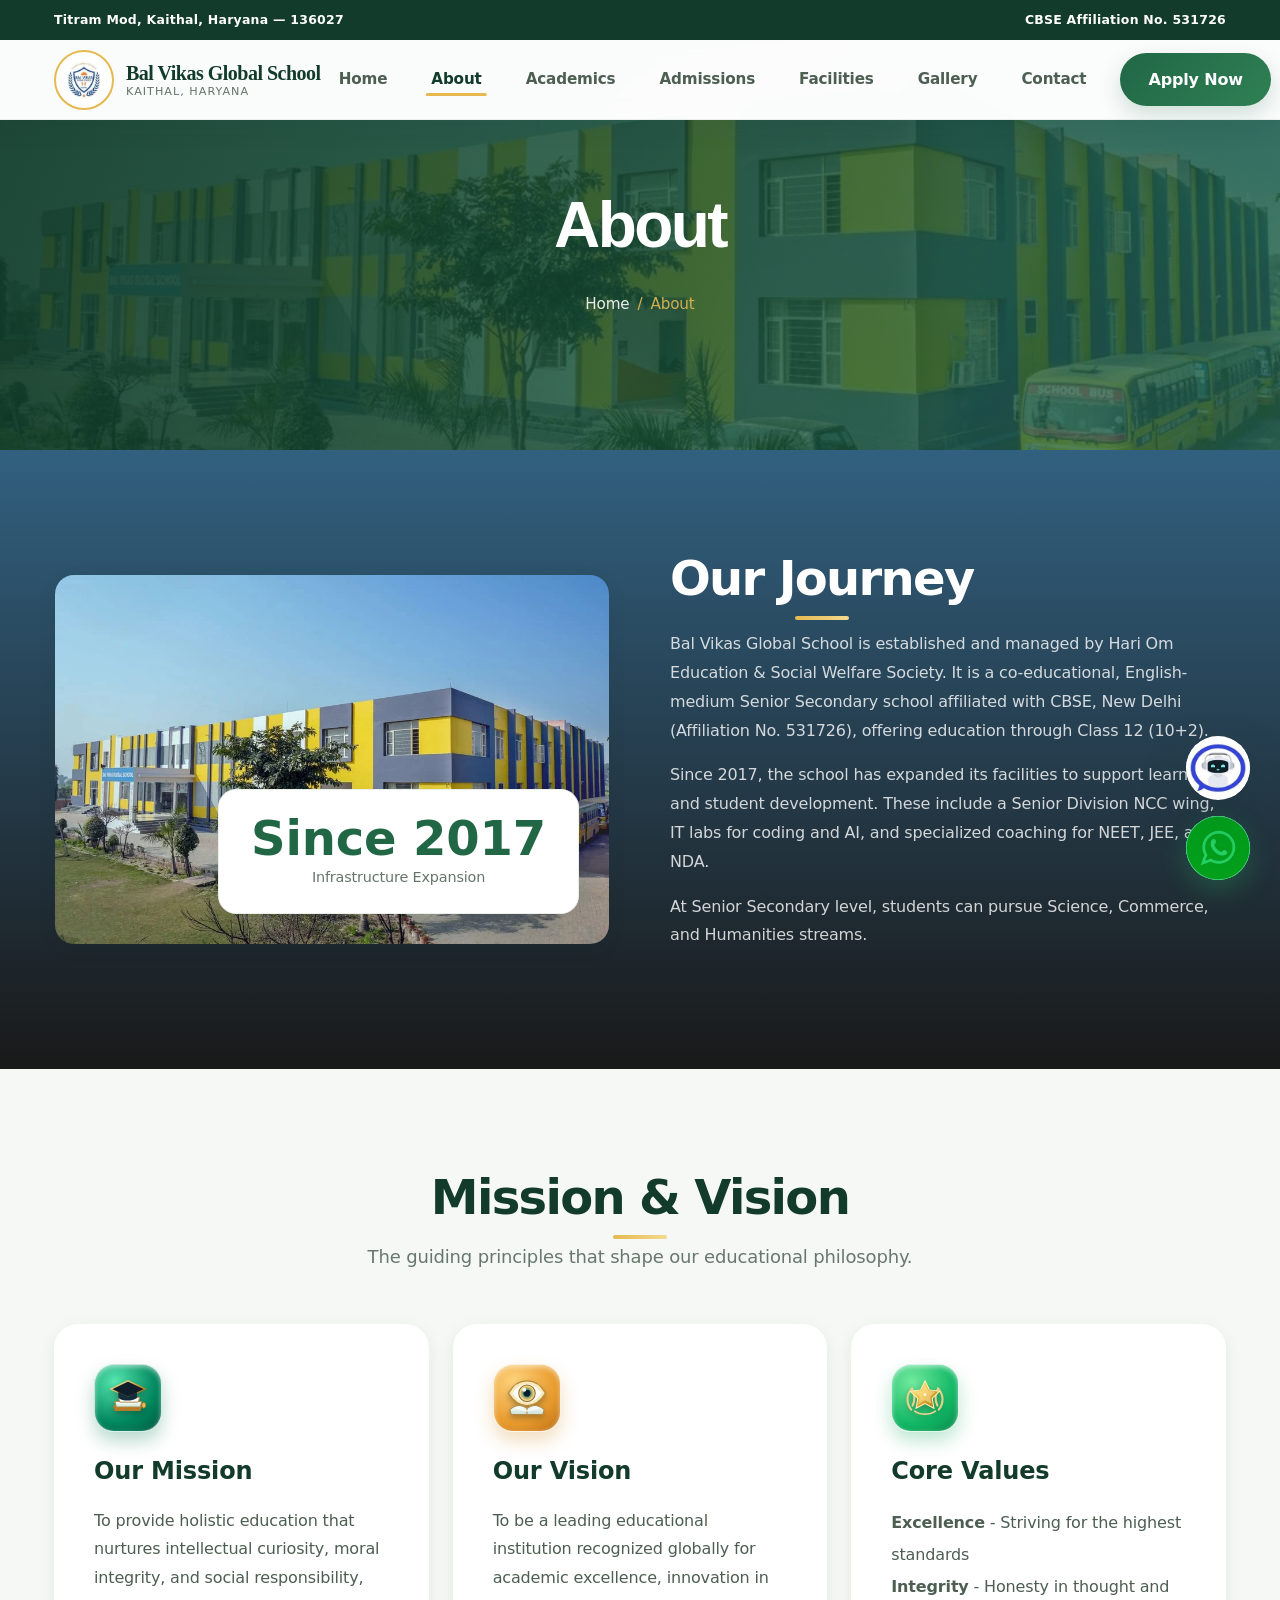
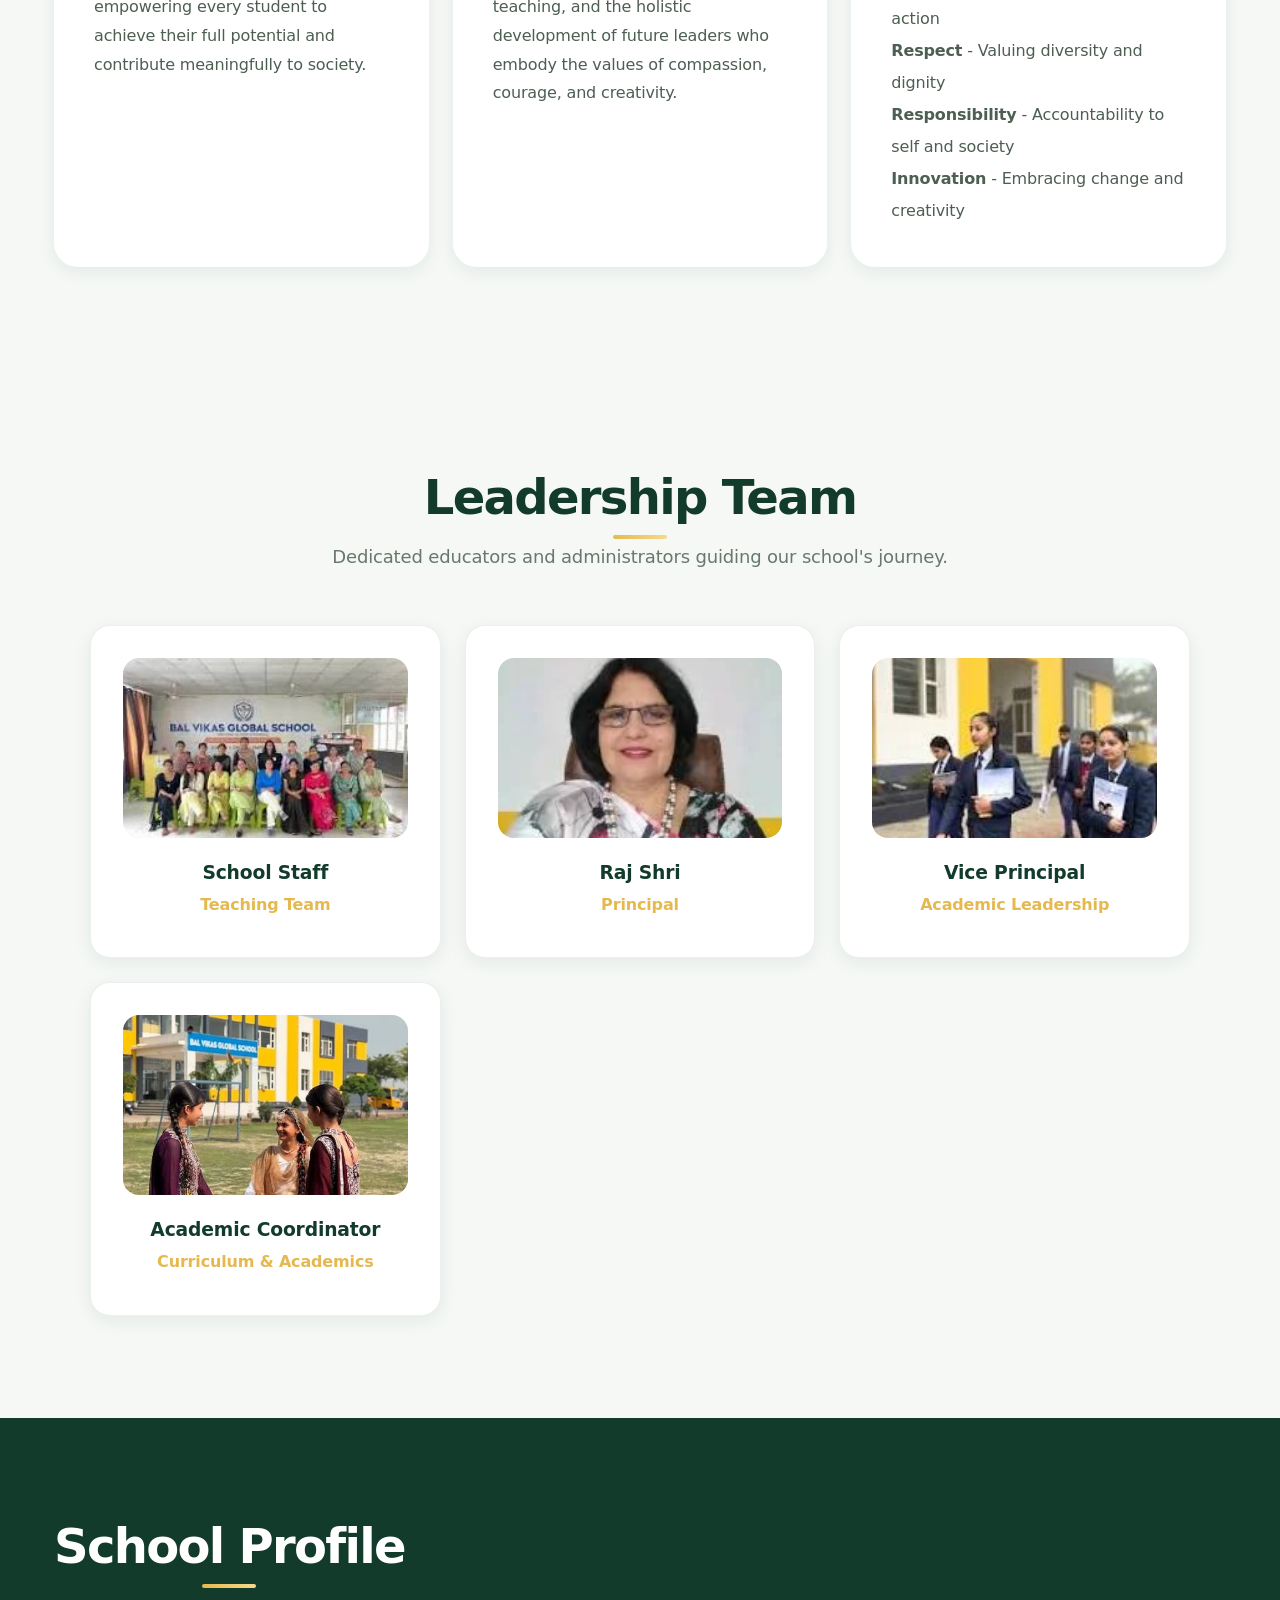
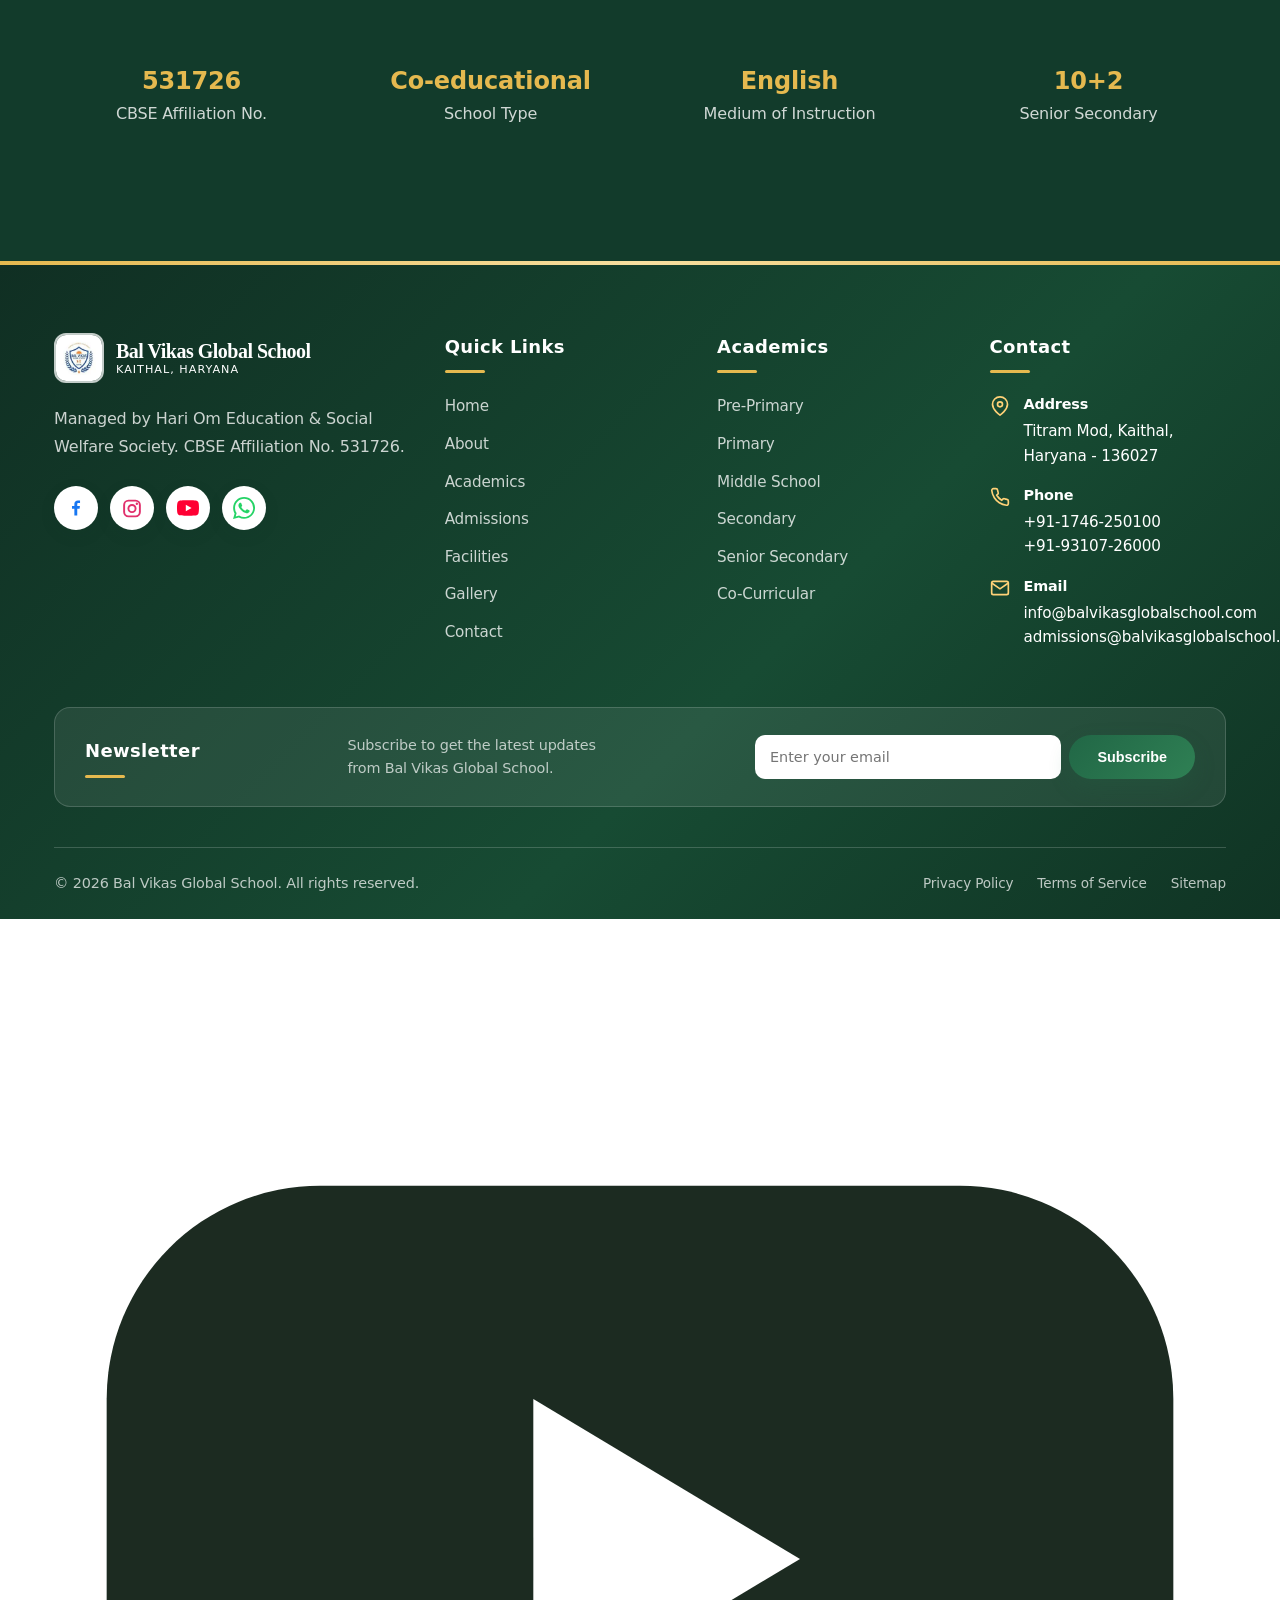
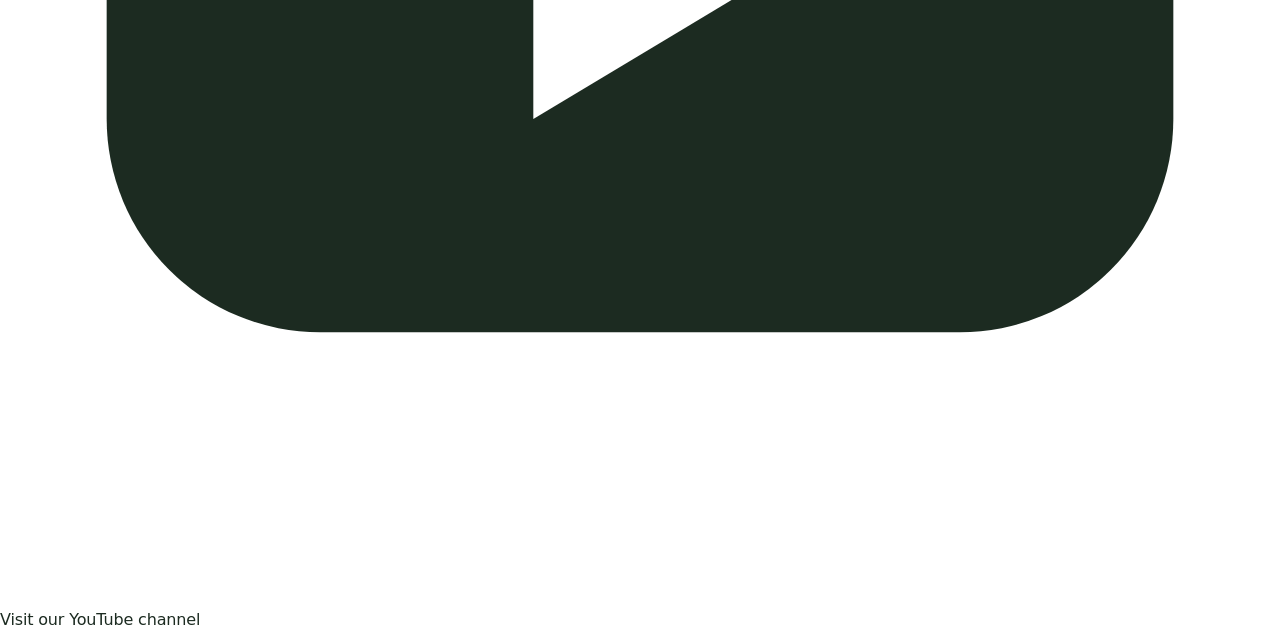
==== commit 7731dcb3: "Add floating YouTube shortcut to every page" ====
--- a/about.html
+++ b/about.html
@@ -263,6 +263,13 @@
     </div>
   </footer>
 
+  <a href="https://www.youtube.com/@balvikasglobalschool" class="youtube-float" target="_blank" rel="noopener noreferrer" aria-label="Visit Bal Vikas Global School on YouTube" title="YouTube channel">
+    <svg viewBox="0 0 24 24" aria-hidden="true" focusable="false">
+      <rect x="2" y="5" width="20" height="14" rx="4" fill="currentColor"></rect>
+      <path d="M10 9l5 3-5 3V9z" fill="#fff"></path>
+    </svg>
+    <span class="youtube-tooltip">Visit our YouTube channel</span>
+  </a>
   <a href="whatsapp.html" class="whatsapp-float" target="_blank" rel="noopener noreferrer" aria-label="Chat on WhatsApp">
     <img class="whatsapp-btn" src="images/images%20100.webp" alt="">
     <span class="whatsapp-tooltip">Chat on WhatsApp</span>
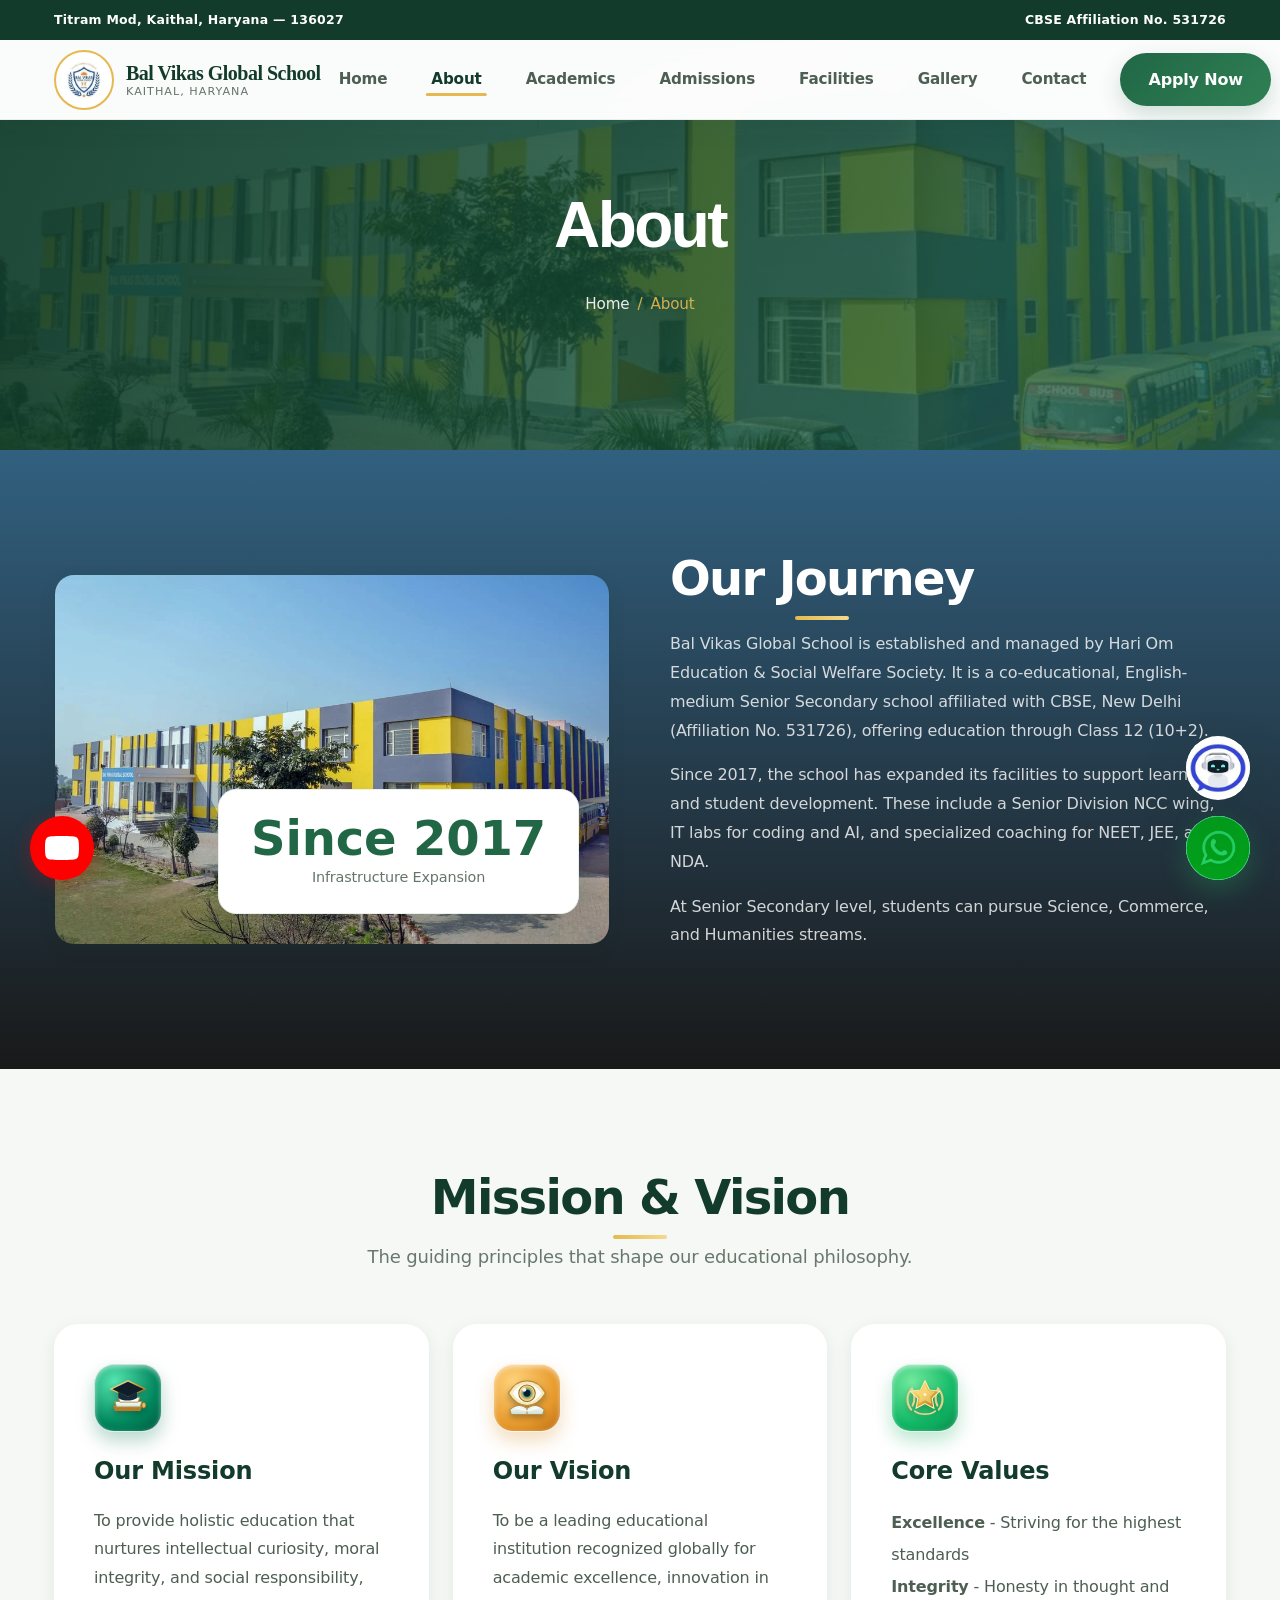
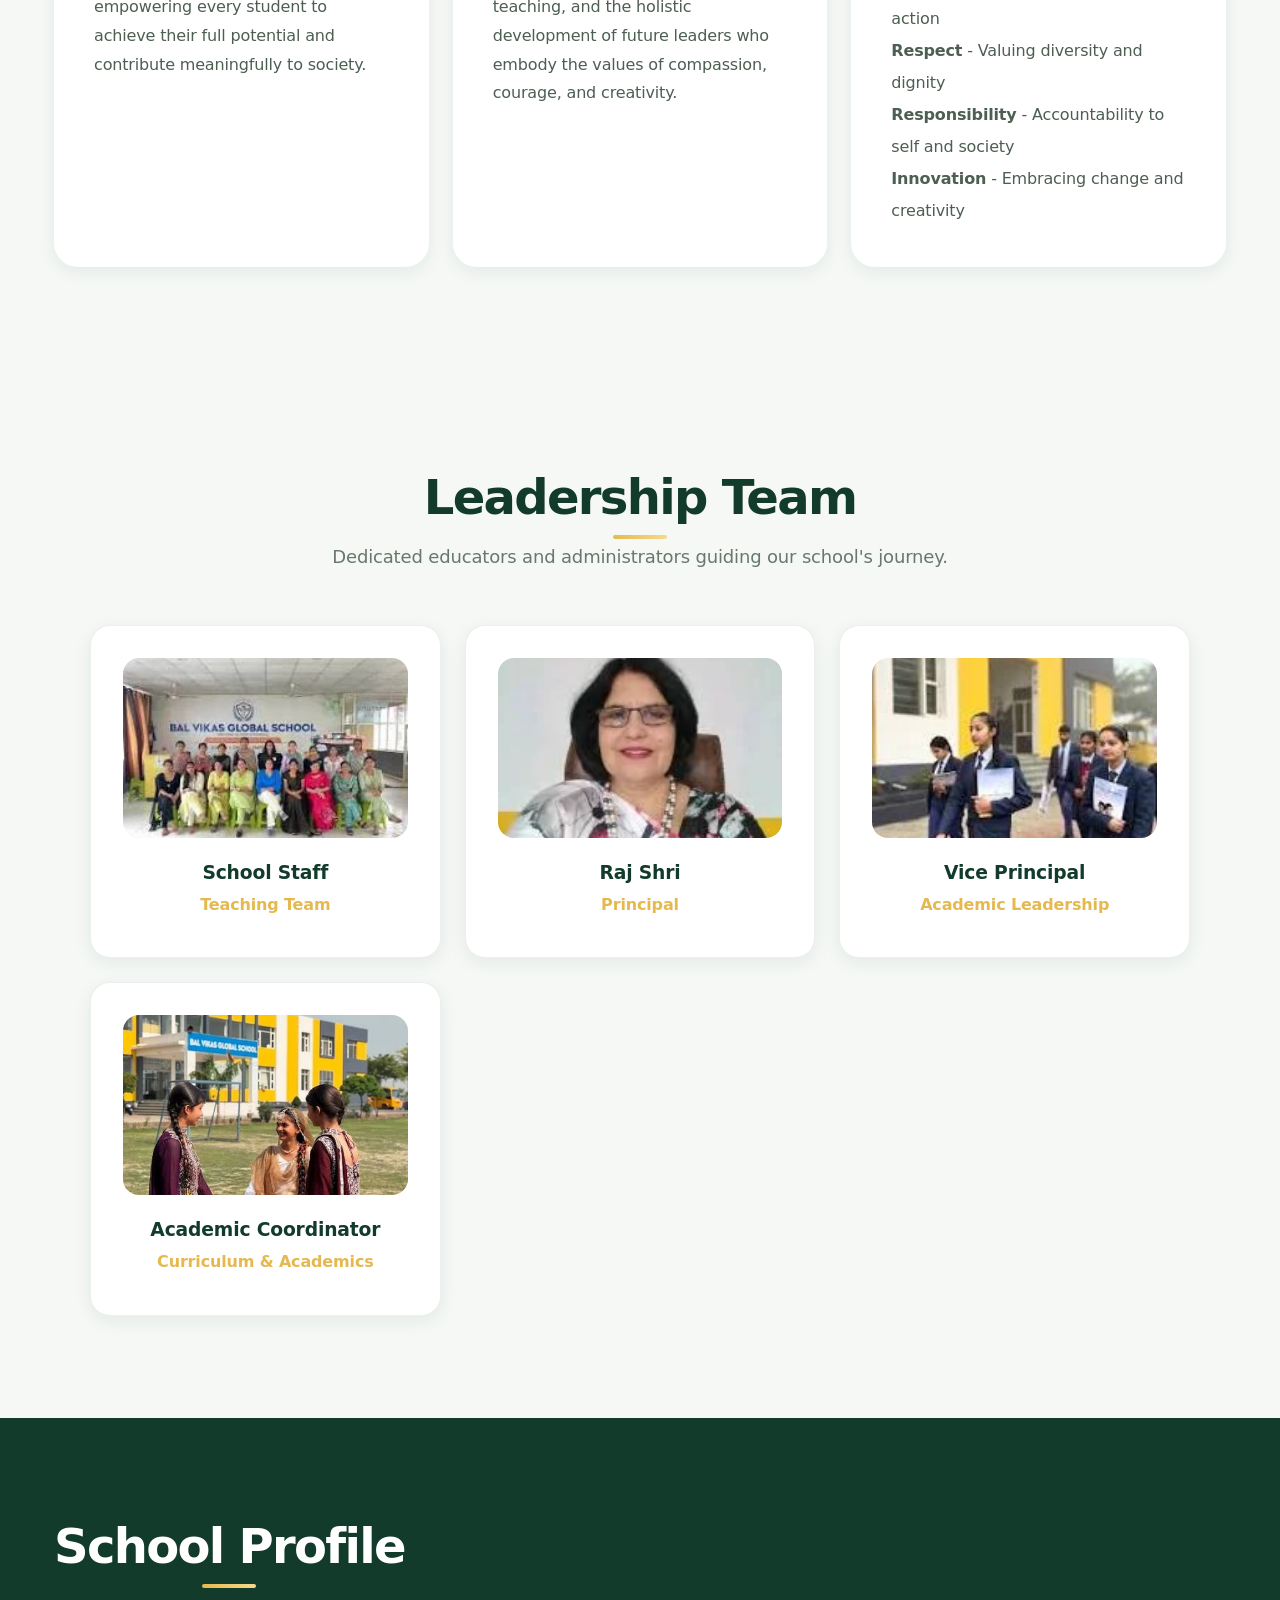
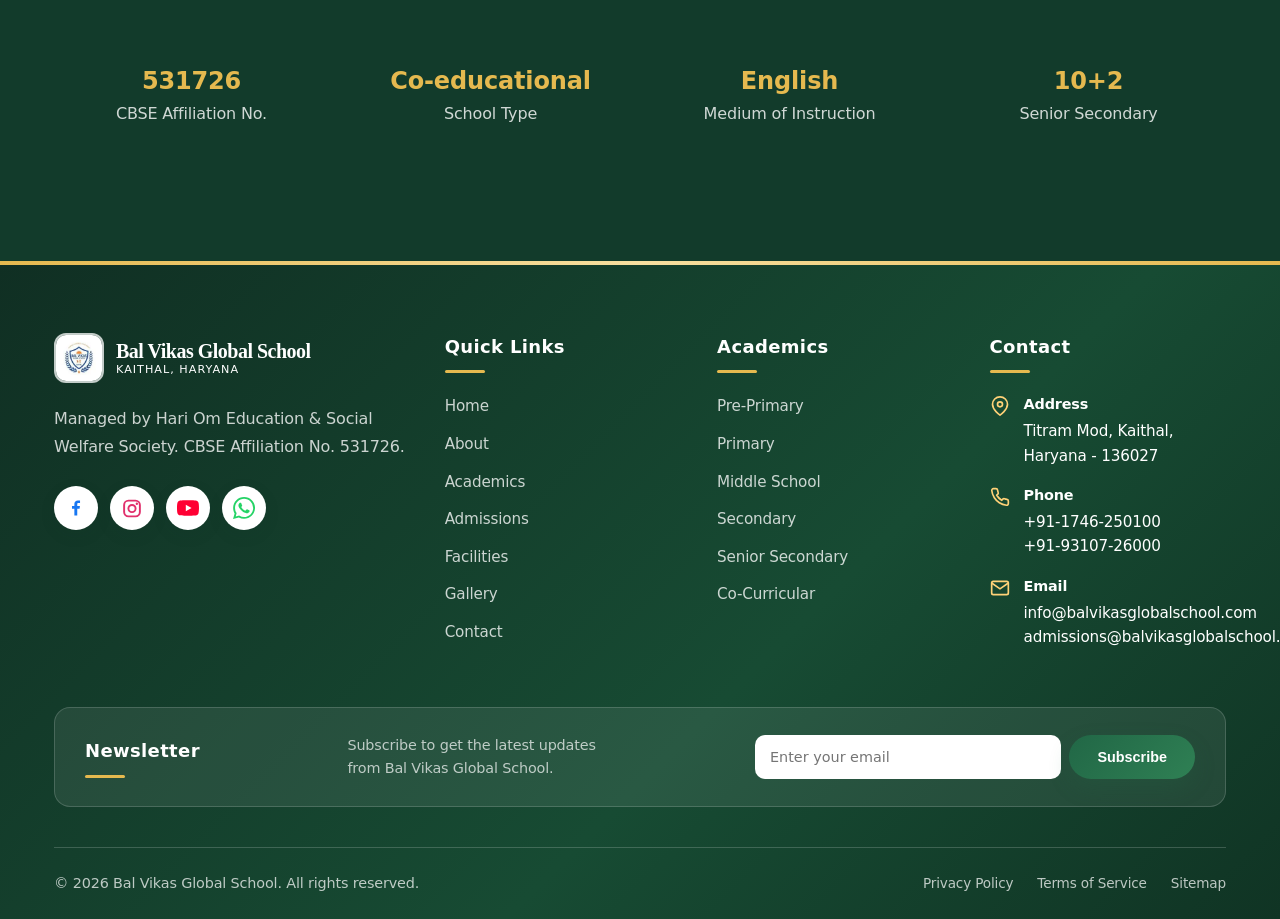
==== commit e6df2a84: "Use recognizable official YouTube play logo for floating shortcut" ====
--- a/about.html
+++ b/about.html
@@ -265,8 +265,8 @@
 
   <a href="https://www.youtube.com/@balvikasglobalschool" class="youtube-float" target="_blank" rel="noopener noreferrer" aria-label="Visit Bal Vikas Global School on YouTube" title="YouTube channel">
     <svg viewBox="0 0 24 24" aria-hidden="true" focusable="false">
-      <rect x="2" y="5" width="20" height="14" rx="4" fill="currentColor"></rect>
-      <path d="M10 9l5 3-5 3V9z" fill="#fff"></path>
+      <path fill="currentColor" d="M23.498 6.186a3.016 3.016 0 0 0-2.12-2.13C19.505 3.5 12 3.5 12 3.5s-7.505 0-9.378.556A3.016 3.016 0 0 0 .502 6.186C0 8.06 0 12 0 12s0 3.94.502 5.814a3.016 3.016 0 0 0 2.12 2.13C4.495 20.5 12 20.5 12 20.5s7.505 0 9.378-.556a3.016 3.016 0 0 0 2.12-2.13C24 15.94 24 12 24 12s0-3.94-.502-5.814z"></path>
+      <path fill="#fff" d="m9.6 15.5 6.2-3.5-6.2-3.5v7z"></path>
     </svg>
     <span class="youtube-tooltip">Visit our YouTube channel</span>
   </a>
--- a/css/style.css
+++ b/css/style.css
@@ -1982,6 +1982,76 @@
   }
 }
 
+
+/* Floating YouTube channel shortcut */
+.youtube-float {
+  position: fixed;
+  left: 30px;
+  bottom: 20px;
+  z-index: 10000;
+  display: flex;
+  align-items: center;
+  justify-content: center;
+  width: 64px;
+  height: 64px;
+  border-radius: 50%;
+  color: #fff;
+  background: #ff0000;
+  box-shadow: 0 4px 20px rgba(255, 0, 0, 0.28);
+  transition: transform 0.2s ease, box-shadow 0.2s ease;
+}
+.youtube-float svg {
+  width: 34px;
+  height: 34px;
+}
+.youtube-float:hover {
+  transform: scale(1.08);
+  box-shadow: 0 8px 28px rgba(255, 0, 0, 0.38);
+}
+.youtube-tooltip {
+  position: absolute;
+  left: 80px;
+  top: 50%;
+  transform: translateY(-50%);
+  padding: 8px 14px;
+  border-radius: 6px;
+  color: #fff;
+  background: var(--primary-dark);
+  font-size: 0.85rem;
+  white-space: nowrap;
+  opacity: 0;
+  visibility: hidden;
+  transition: opacity 0.2s ease;
+}
+.youtube-tooltip::after {
+  content: '';
+  position: absolute;
+  left: -8px;
+  top: 50%;
+  transform: translateY(-50%);
+  border: 8px solid transparent;
+  border-right-color: var(--primary-dark);
+}
+.youtube-float:hover .youtube-tooltip {
+  opacity: 1;
+  visibility: visible;
+}
+@media (max-width: 768px) {
+  .youtube-float {
+    left: 16px;
+    bottom: 20px;
+    width: 56px;
+    height: 56px;
+  }
+  .youtube-float svg {
+    width: 30px;
+    height: 30px;
+  }
+  .youtube-tooltip {
+    display: none;
+  }
+}
+
 .whatsapp-float {
   position: fixed;
   bottom: 20px;
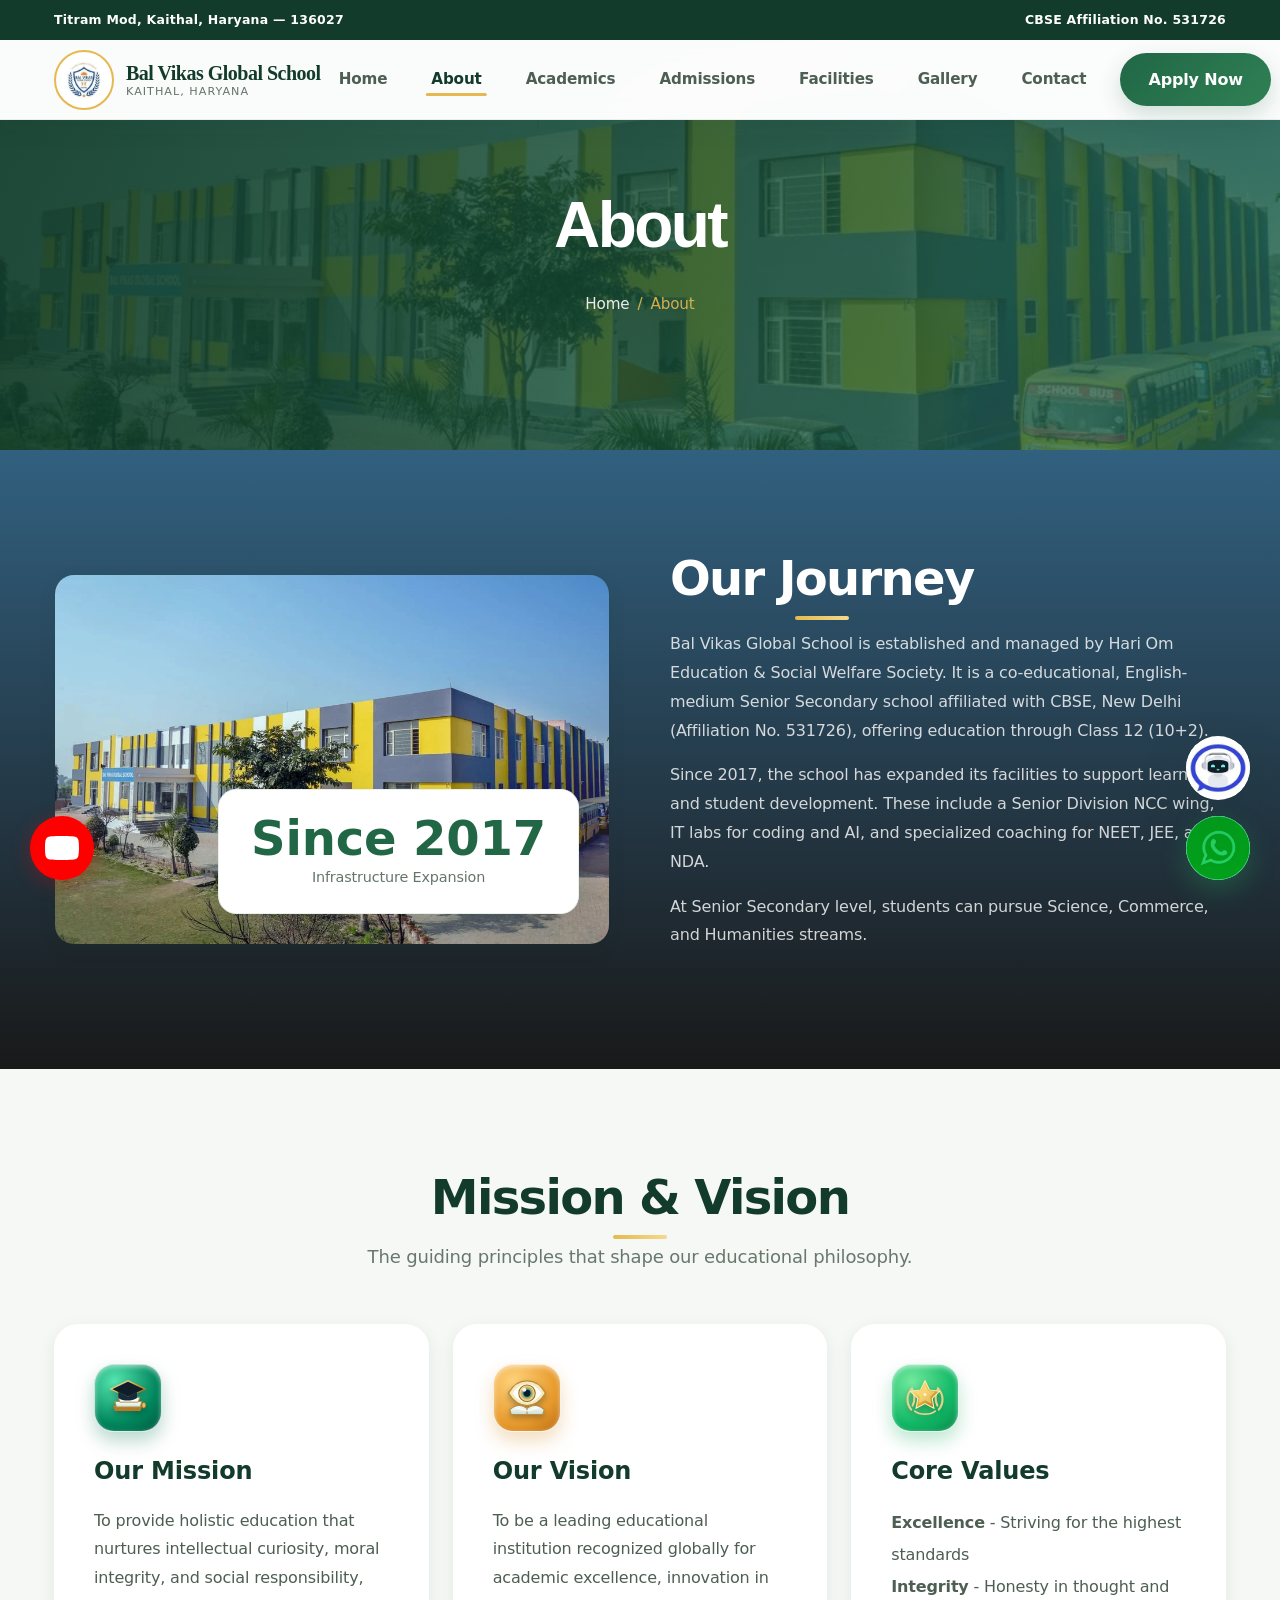
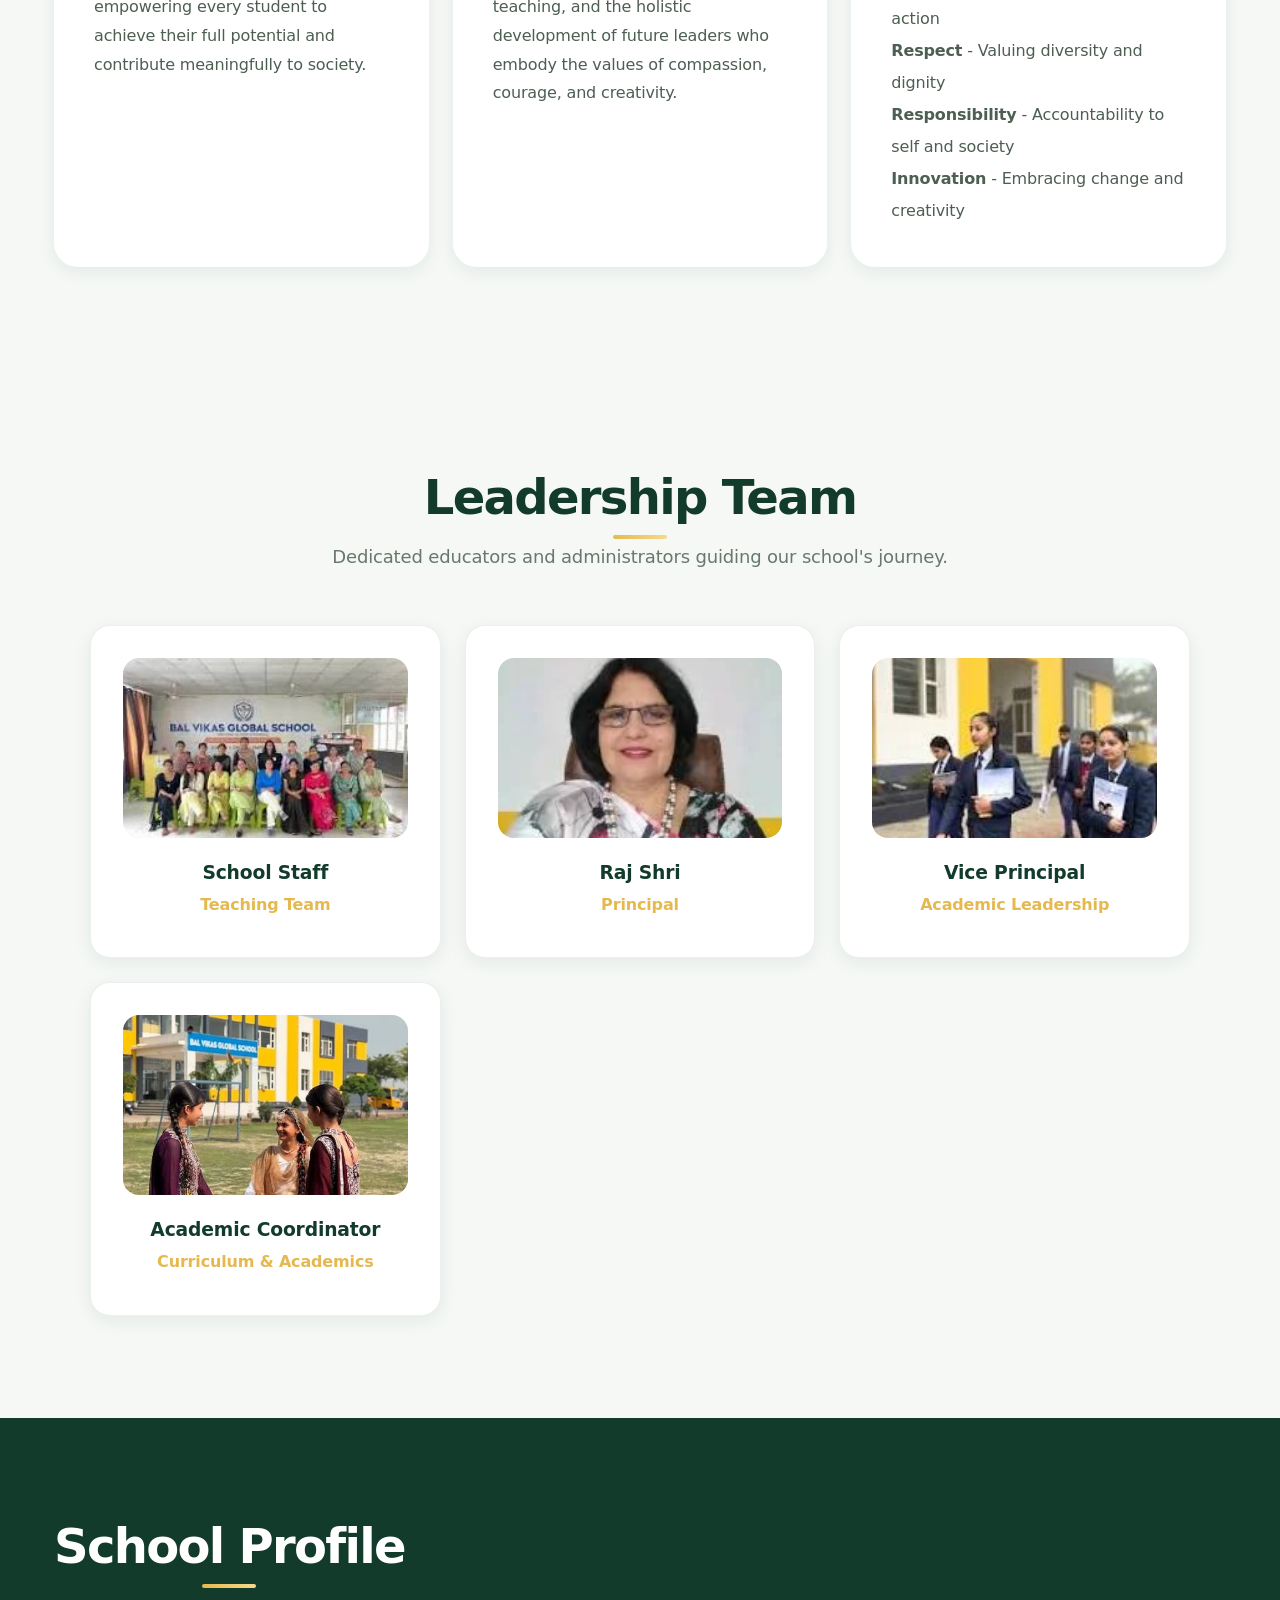
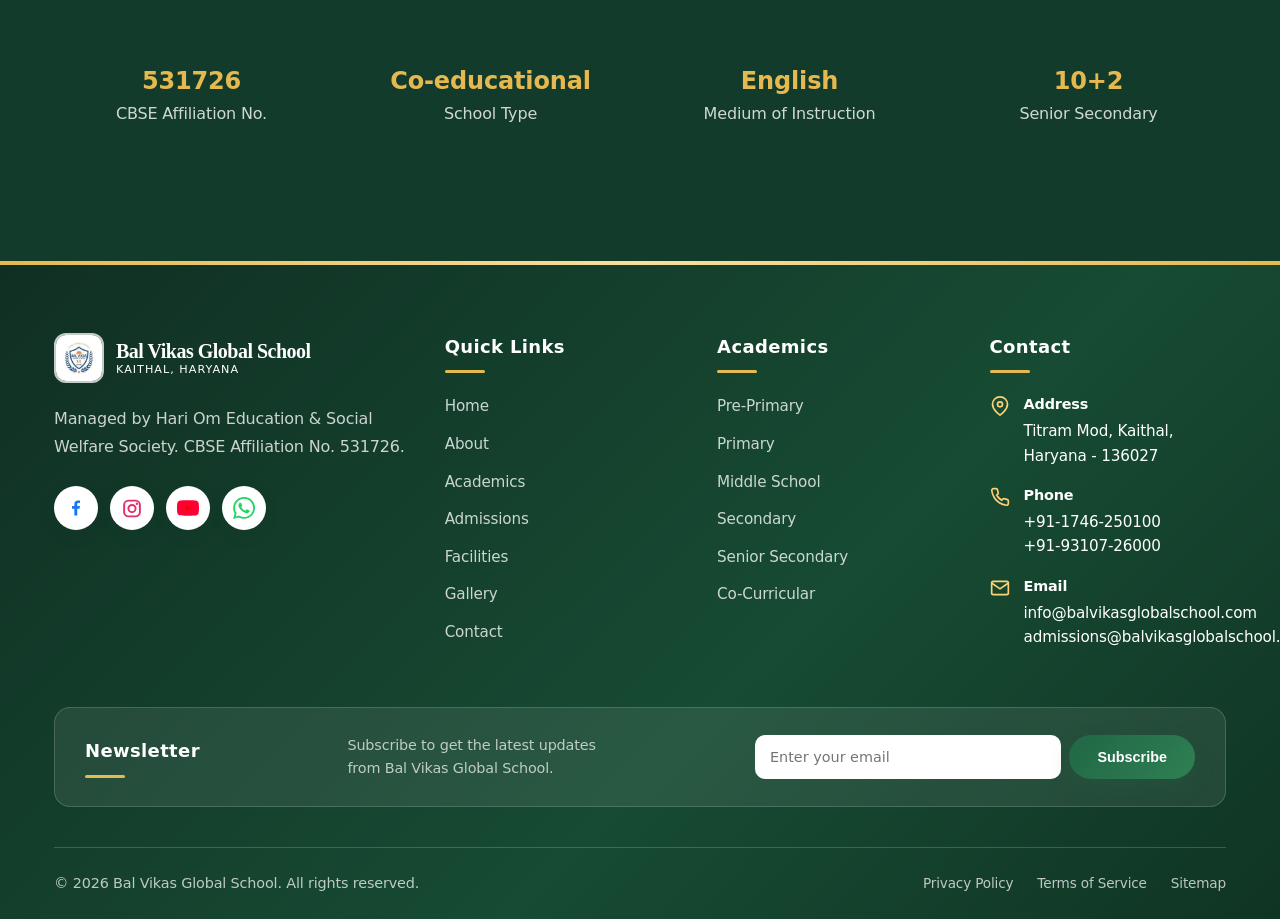
==== commit 0df530f1: "Prepare YouTube footer icon for red brand button" ====
--- a/about.html
+++ b/about.html
@@ -188,7 +188,7 @@
           <div class="footer-social">
             <a href="https://www.facebook.com/balvikasglobalschoolkaithal/" class="social-link" aria-label="Facebook" title="Facebook" target="_blank" rel="noopener noreferrer"><svg class="brand-icon" viewBox="0 0 24 24" aria-hidden="true"><path fill="currentColor" d="M13.5 21v-8.2h2.8l.42-3.25H13.5V7.48c0-.94.26-1.58 1.62-1.58h1.73V3c-.3-.04-1.34-.13-2.55-.13-2.53 0-4.26 1.55-4.26 4.4v2.28H7.18v3.25h2.86V21z"/></svg></a>
             <a href="https://www.instagram.com/balvikaskaithal_/" class="social-link" aria-label="Instagram" title="Instagram" target="_blank" rel="noopener noreferrer"><svg class="brand-icon" viewBox="0 0 24 24" aria-hidden="true"><rect x="3" y="3" width="18" height="18" rx="5" fill="none" stroke="currentColor" stroke-width="2.2"/><circle cx="12" cy="12" r="4.1" fill="none" stroke="currentColor" stroke-width="2.2"/><circle cx="17.55" cy="6.55" r="1.35" fill="currentColor"/></svg></a>
-            <a href="https://www.youtube.com/@balvikasglobalschool" class="social-link" aria-label="YouTube" title="YouTube" target="_blank" rel="noopener noreferrer"><svg class="brand-icon" viewBox="0 0 24 24" aria-hidden="true"><path fill="currentColor" d="M23.5 6.2a3 3 0 0 0-2.1-2.12C19.55 3.56 12 3.56 12 3.56s-7.55 0-9.4.52A3 3 0 0 0 .5 6.2C0 8.08 0 12 0 12s0 3.92.5 5.8a3 3 0 0 0 2.1 2.12c1.85.52 9.4.52 9.4.52s7.55 0 9.4-.52a3 3 0 0 0 2.1-2.12C24 15.92 24 12 24 12s0-3.92-.5-5.8z"/><path fill="#fff" d="m9.6 15.6 6.3-3.6-6.3-3.6z"/></svg></a>
+            <a href="https://www.youtube.com/@balvikasglobalschool" class="social-link" aria-label="YouTube" title="YouTube" target="_blank" rel="noopener noreferrer"><svg class="brand-icon" viewBox="0 0 24 24" aria-hidden="true"><path fill="currentColor" d="M23.5 6.2a3 3 0 0 0-2.1-2.12C19.55 3.56 12 3.56 12 3.56s-7.55 0-9.4.52A3 3 0 0 0 .5 6.2C0 8.08 0 12 0 12s0 3.92.5 5.8a3 3 0 0 0 2.1 2.12c1.85.52 9.4.52 9.4.52s7.55 0 9.4-.52a3 3 0 0 0 2.1-2.12C24 15.92 24 12 24 12s0-3.92-.5-5.8z"/><path fill="#FF0000" d="m9.6 15.6 6.3-3.6-6.3-3.6z"/></svg></a>
             <a href="https://wa.me/919310726000?text=Welcome%20to%20Bal%20Vikas%20Global%20School" class="social-link" aria-label="WhatsApp" title="WhatsApp" target="_blank" rel="noopener noreferrer"><svg class="brand-icon" viewBox="0 0 24 24" aria-hidden="true"><path fill="currentColor" d="M20.52 3.48A11.86 11.86 0 0 0 12.08 0C5.5 0 .15 5.35.15 11.93c0 2.1.55 4.15 1.6 5.96L.05 24l6.27-1.64a11.9 11.9 0 0 0 5.76 1.47h.01c6.58 0 11.93-5.35 11.93-11.93 0-3.19-1.24-6.19-3.5-8.42zM12.09 21.8a9.88 9.88 0 0 1-5.03-1.38l-.36-.21-3.72.98.99-3.63-.24-.37a9.88 9.88 0 0 1-1.52-5.26c0-5.46 4.44-9.9 9.9-9.9 2.65 0 5.13 1.03 7 2.9a9.83 9.83 0 0 1 2.9 7c0 5.46-4.44 9.9-9.91 9.9zm5.43-7.41c-.3-.15-1.77-.87-2.05-.97-.28-.1-.48-.15-.68.15-.2.3-.78.97-.96 1.17-.18.2-.35.22-.65.07-.3-.15-1.26-.46-2.4-1.47-.89-.79-1.49-1.77-1.67-2.07-.18-.3-.02-.46.13-.61.13-.13.3-.35.45-.52.15-.18.2-.3.3-.5.1-.2.05-.38-.03-.53-.08-.15-.68-1.63-.93-2.23-.24-.58-.49-.5-.68-.51h-.58c-.2 0-.53.07-.8.38-.28.3-1.05 1.02-1.05 2.48s1.08 2.88 1.23 3.08c.15.2 2.12 3.24 5.14 4.55.72.31 1.28.5 1.72.64.72.23 1.37.2 1.89.12.58-.09 1.77-.72 2.02-1.42.25-.7.25-1.3.18-1.42-.08-.13-.28-.2-.58-.35z"/></svg></a>
           </div>
         </div>
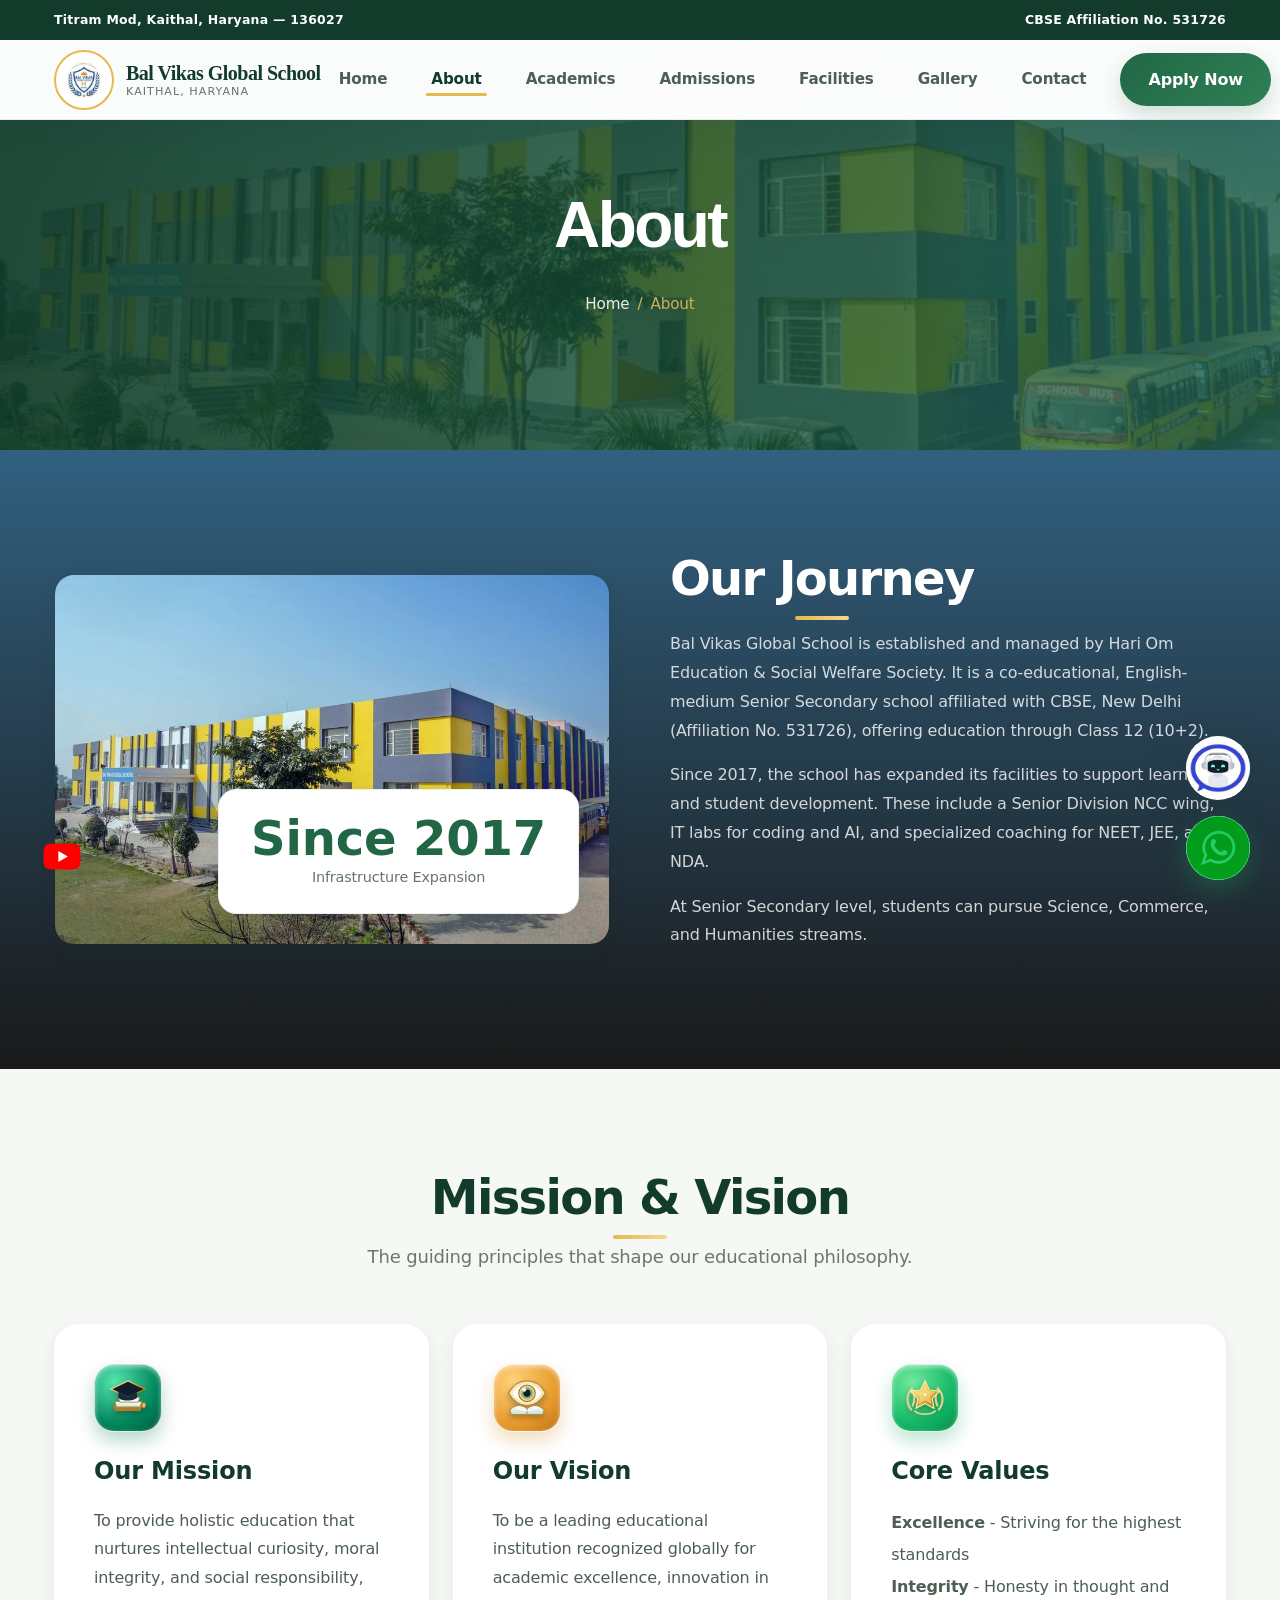
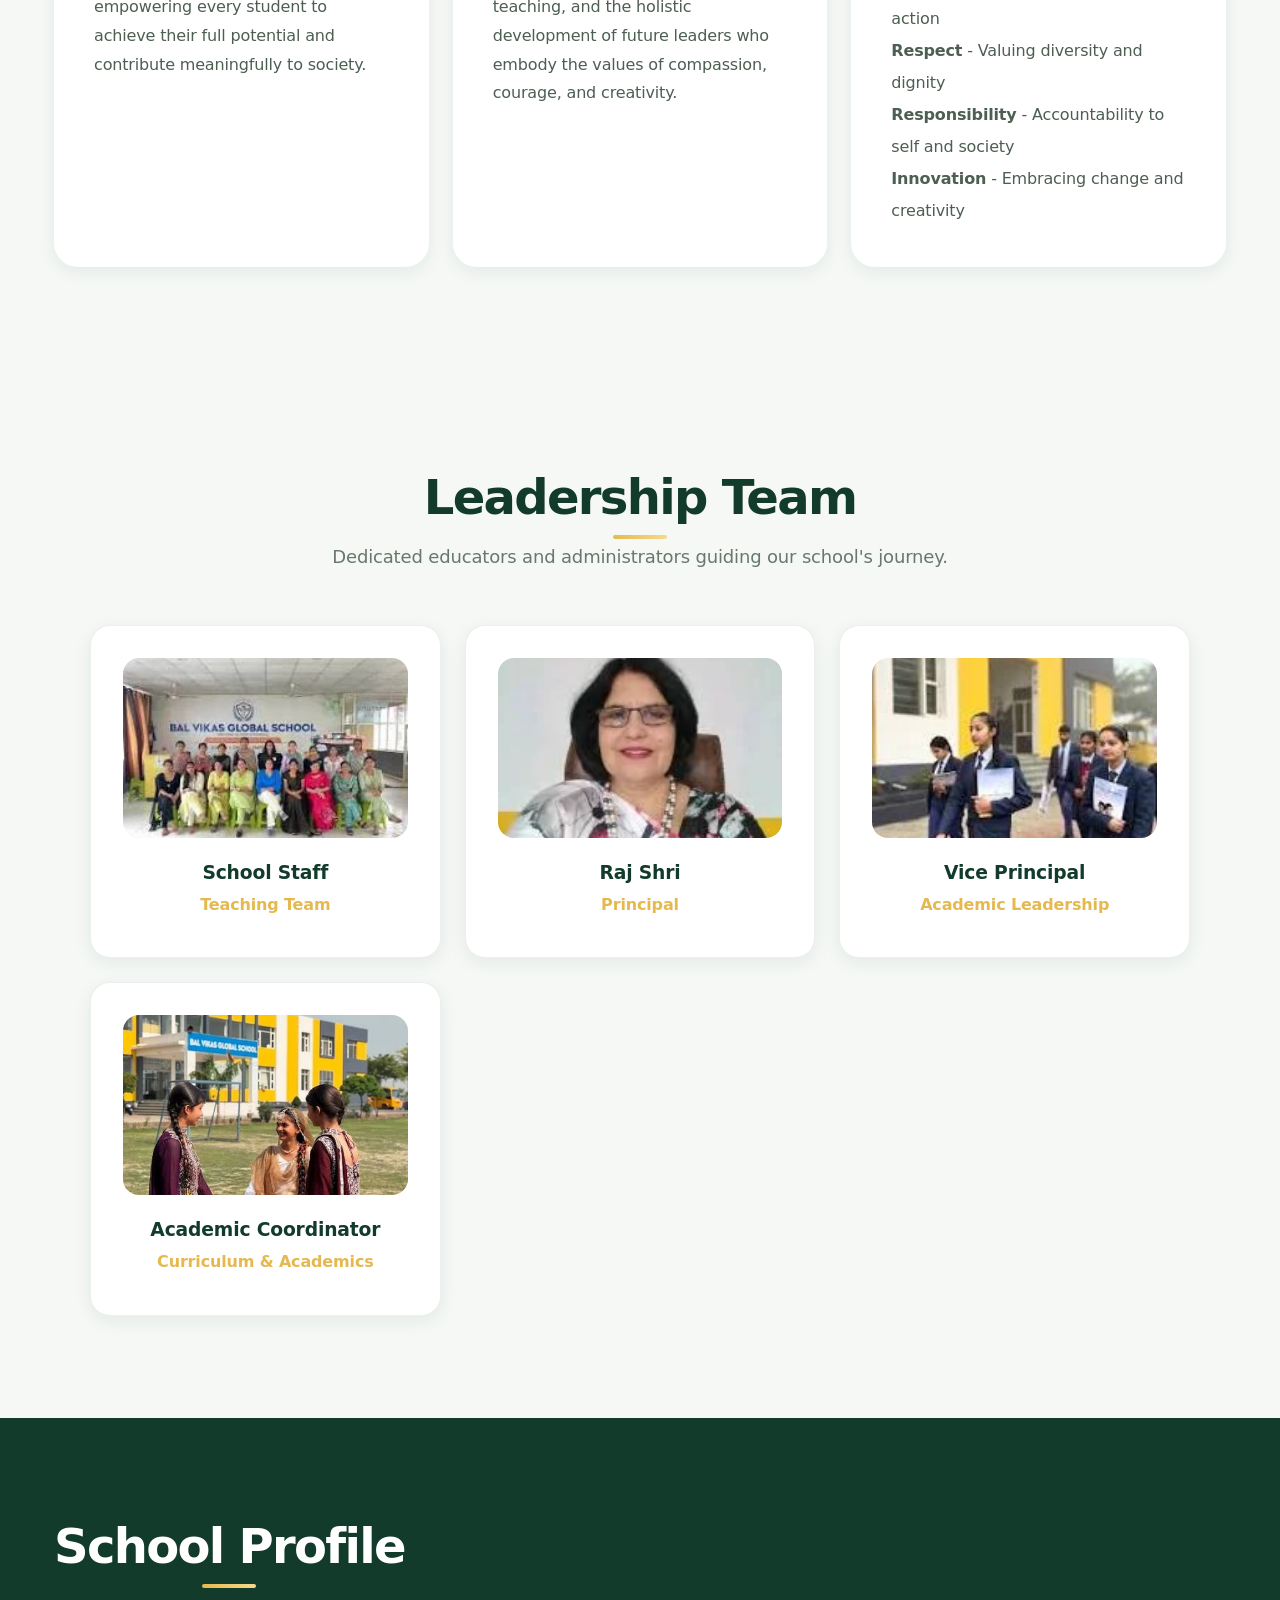
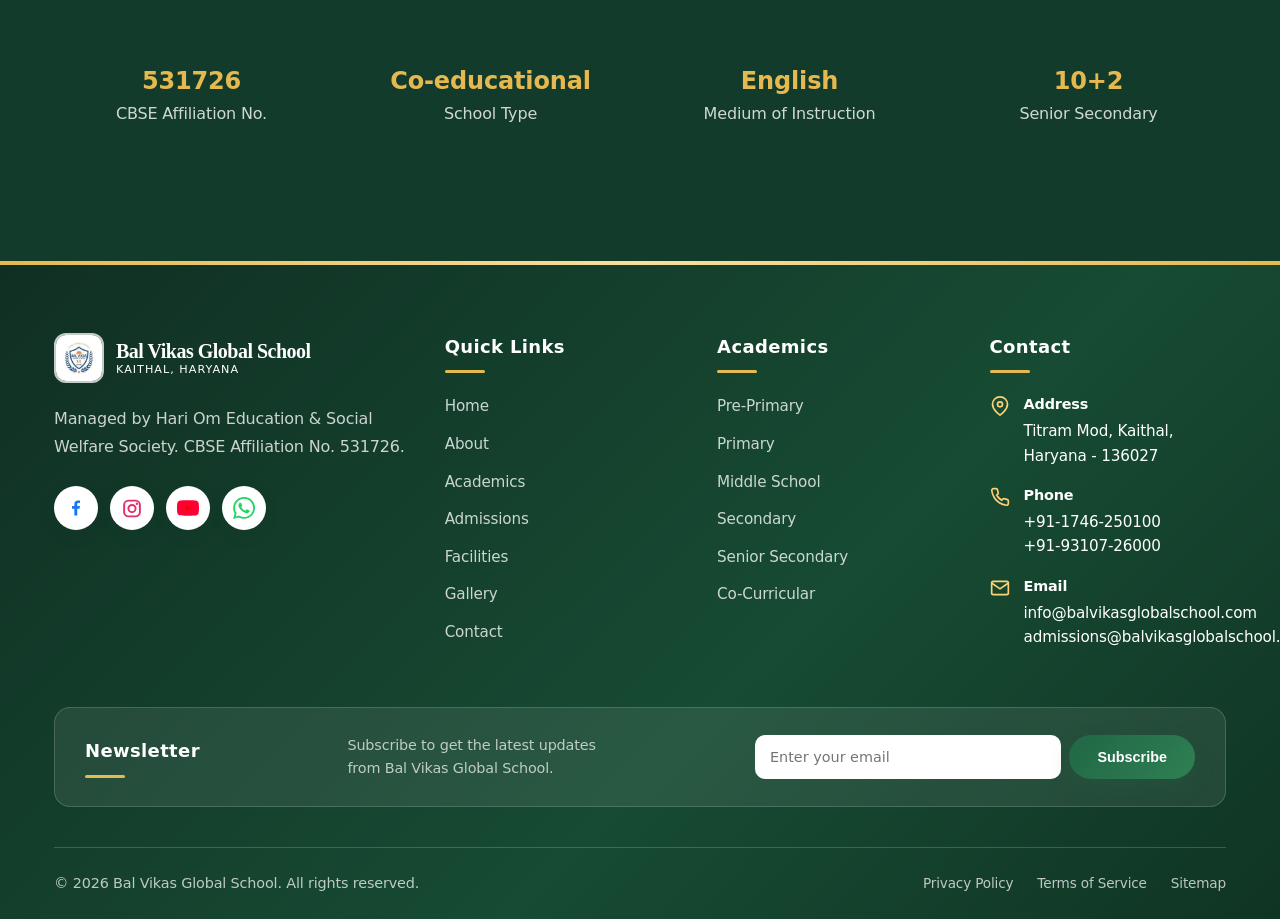
==== commit 1fc7e2c2: "Improve accessibility semantics and heading order" ====
--- a/about.html
+++ b/about.html
@@ -25,15 +25,15 @@
           <span class="logo-tagline">Kaithal, Haryana</span>
         </div>
       </a>
-      <ul class="nav-menu" role="menubar">
-        <li role="none"><a href="index.html" class="nav-link" role="menuitem">Home</a></li>
-        <li role="none"><a href="about.html" class="nav-link active" role="menuitem">About</a></li>
-        <li role="none"><a href="academics.html" class="nav-link" role="menuitem">Academics</a></li>
-        <li role="none"><a href="admissions.html" class="nav-link" role="menuitem">Admissions</a></li>
-        <li role="none"><a href="facilities.html" class="nav-link" role="menuitem">Facilities</a></li>
-        <li role="none"><a href="gallery.html" class="nav-link" role="menuitem">Gallery</a></li>
-        <li role="none"><a href="contact.html" class="nav-link" role="menuitem">Contact</a></li>
-        <li class="nav-cta" role="none"><a href="admissions.html" class="btn btn-primary">Apply Now</a></li>
+      <ul class="nav-menu">
+        <li><a href="index.html" class="nav-link">Home</a></li>
+        <li><a href="about.html" class="nav-link active">About</a></li>
+        <li><a href="academics.html" class="nav-link">Academics</a></li>
+        <li><a href="admissions.html" class="nav-link">Admissions</a></li>
+        <li><a href="facilities.html" class="nav-link">Facilities</a></li>
+        <li><a href="gallery.html" class="nav-link">Gallery</a></li>
+        <li><a href="contact.html" class="nav-link">Contact</a></li>
+        <li class="nav-cta"><a href="admissions.html" class="btn btn-primary">Apply Now</a></li>
       </ul>
       <button class="mobile-menu-btn" aria-label="Toggle menu" aria-expanded="false" aria-controls="nav-menu">
         <span></span>
--- a/css/style.css
+++ b/css/style.css
@@ -1983,7 +1983,7 @@
 }
 
 
-/* Floating YouTube channel shortcut */
+/* Floating YouTube shortcut: recognizable YouTube logo, not a generic play button */
 .youtube-float {
   position: fixed;
   left: 30px;
@@ -1993,20 +1993,29 @@
   align-items: center;
   justify-content: center;
   width: 64px;
-  height: 64px;
-  border-radius: 50%;
+  height: 48px;
+  border-radius: 12px;
   color: #fff;
-  background: #ff0000;
-  box-shadow: 0 4px 20px rgba(255, 0, 0, 0.28);
-  transition: transform 0.2s ease, box-shadow 0.2s ease;
+  background: transparent;
+  box-shadow: none;
+  transition: transform 0.2s ease;
 }
 .youtube-float svg {
-  width: 34px;
-  height: 34px;
+  width: 52px;
+  height: 37px;
+  display: block;
+}
+
+.youtube-float svg path:first-child {
+  fill: #FF0000;
+}
+
+.youtube-float svg path:last-child {
+  fill: #FFFFFF;
 }
 .youtube-float:hover {
   transform: scale(1.08);
-  box-shadow: 0 8px 28px rgba(255, 0, 0, 0.38);
+  box-shadow: none;
 }
 .youtube-tooltip {
   position: absolute;
@@ -2861,6 +2870,14 @@
 .contact-social .social-link:hover .contact-brand-icon { filter: brightness(.96); }
 
 
+/* YouTube footer button: red brand disc with a crisp white play mark */
+.footer-social .social-link[aria-label="YouTube"],
+.footer-social .social-link[aria-label="YouTube"]:hover {
+  color: #ffffff;
+  background: #FF0000;
+  border: 0;
+}
+
 /* Official platform colours for social icons in every page footer */
 .footer-social .social-link[aria-label="Facebook"],
 .footer-social .social-link[aria-label="Facebook"]:hover {
@@ -2885,3 +2902,100 @@
 .footer-social .social-link .brand-icon {
   filter: none;
 }
+
+
+/* Independent slow marquee motion for the school building in the home hero */
+.home-page .hero-bg img {
+  position: relative;
+  left: -4%;
+  width: 108%;
+  max-width: none;
+  animation: heroBuildingMarquee 28s ease-in-out infinite alternate;
+  will-change: transform;
+}
+
+@keyframes heroBuildingMarquee {
+  from { transform: translateX(0); }
+  to { transform: translateX(-7%); }
+}
+
+@media (prefers-reduced-motion: reduce) {
+  .home-page .hero-bg img {
+    animation: none;
+    transform: none;
+  }
+}
+
+/* Contact page: match the Facilities campus-photo banner with a gentle building marquee */
+.contact-page-header {
+  height: 330px;
+  position: relative;
+  isolation: isolate;
+  overflow: hidden;
+}
+.contact-page-header .page-header-bg {
+  position: absolute;
+  inset: 0;
+  z-index: 0;
+  overflow: hidden;
+}
+.contact-page-header .page-header-bg img {
+  display: block;
+  width: 108%;
+  max-width: none;
+  height: 100%;
+  object-fit: cover;
+  object-position: center;
+  animation: contactBuildingMarquee 28s ease-in-out infinite alternate;
+  will-change: transform;
+}
+.contact-page-header .page-header-overlay {
+  z-index: 1;
+}
+.contact-page-header .page-header-content {
+  position: relative;
+  z-index: 2;
+}
+@keyframes contactBuildingMarquee {
+  from { transform: translateX(0); }
+  to { transform: translateX(-7%); }
+}
+@media (prefers-reduced-motion: reduce) {
+  .contact-page-header .page-header-bg img {
+    animation: none;
+    transform: none;
+  }
+}
+
+
+/* Gallery photos: show the complete original image clearly without cropping */
+.gallery-photo-wrapper {
+  height: clamp(190px, 22vw, 270px);
+  padding: 10px;
+  background: #f4f7f4;
+}
+.gallery-photo-card .gallery-photo-link {
+  background: #f4f7f4;
+}
+.gallery-photo-wrapper img {
+  width: 100%;
+  height: 100%;
+  object-fit: contain;
+  object-position: center;
+  image-rendering: auto;
+  transform: none !important;
+}
+.gallery-photo-card:hover .gallery-photo-wrapper img {
+  transform: none !important;
+}
+.gallery-marquee-single-item {
+  background: #f4f7f4;
+}
+.gallery-marquee-single-item img {
+  object-fit: contain;
+  object-position: center;
+  image-rendering: auto;
+}
+@media (max-width: 768px) {
+  .gallery-photo-wrapper { height: 190px; }
+}
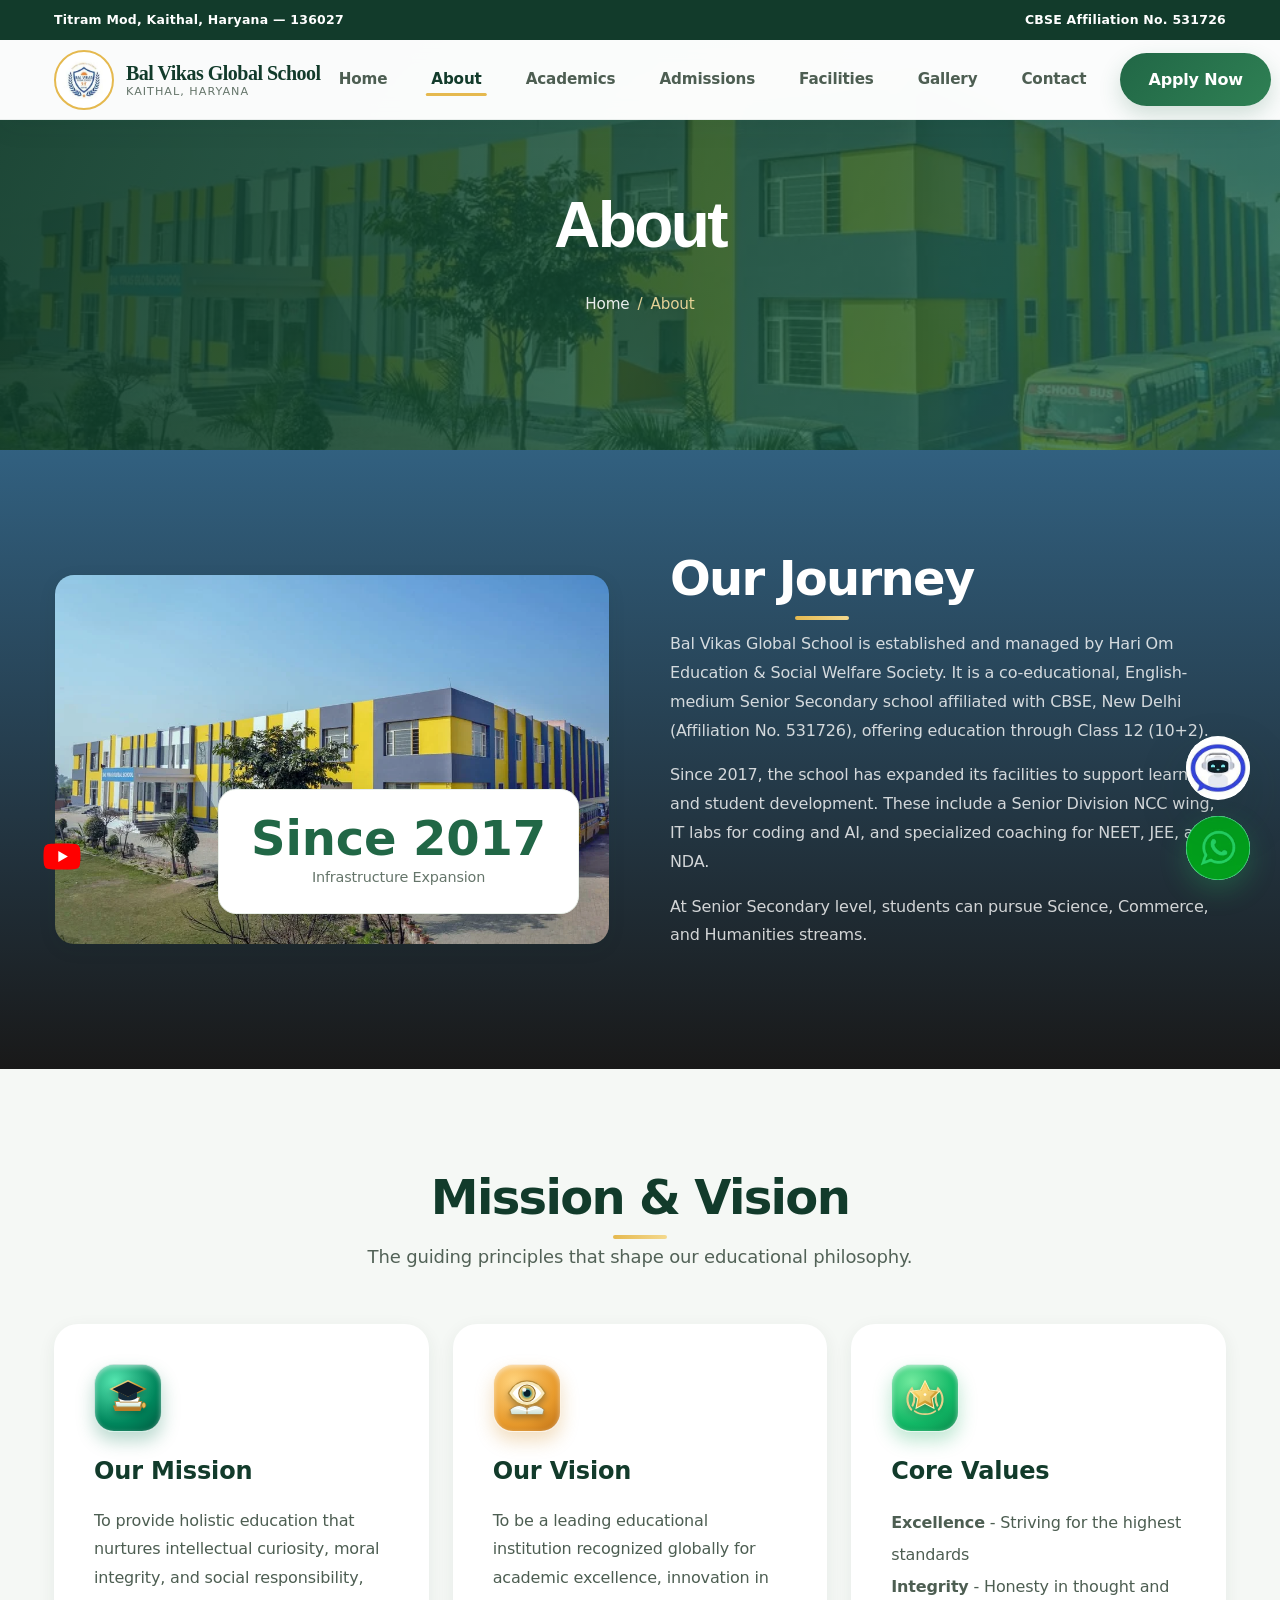
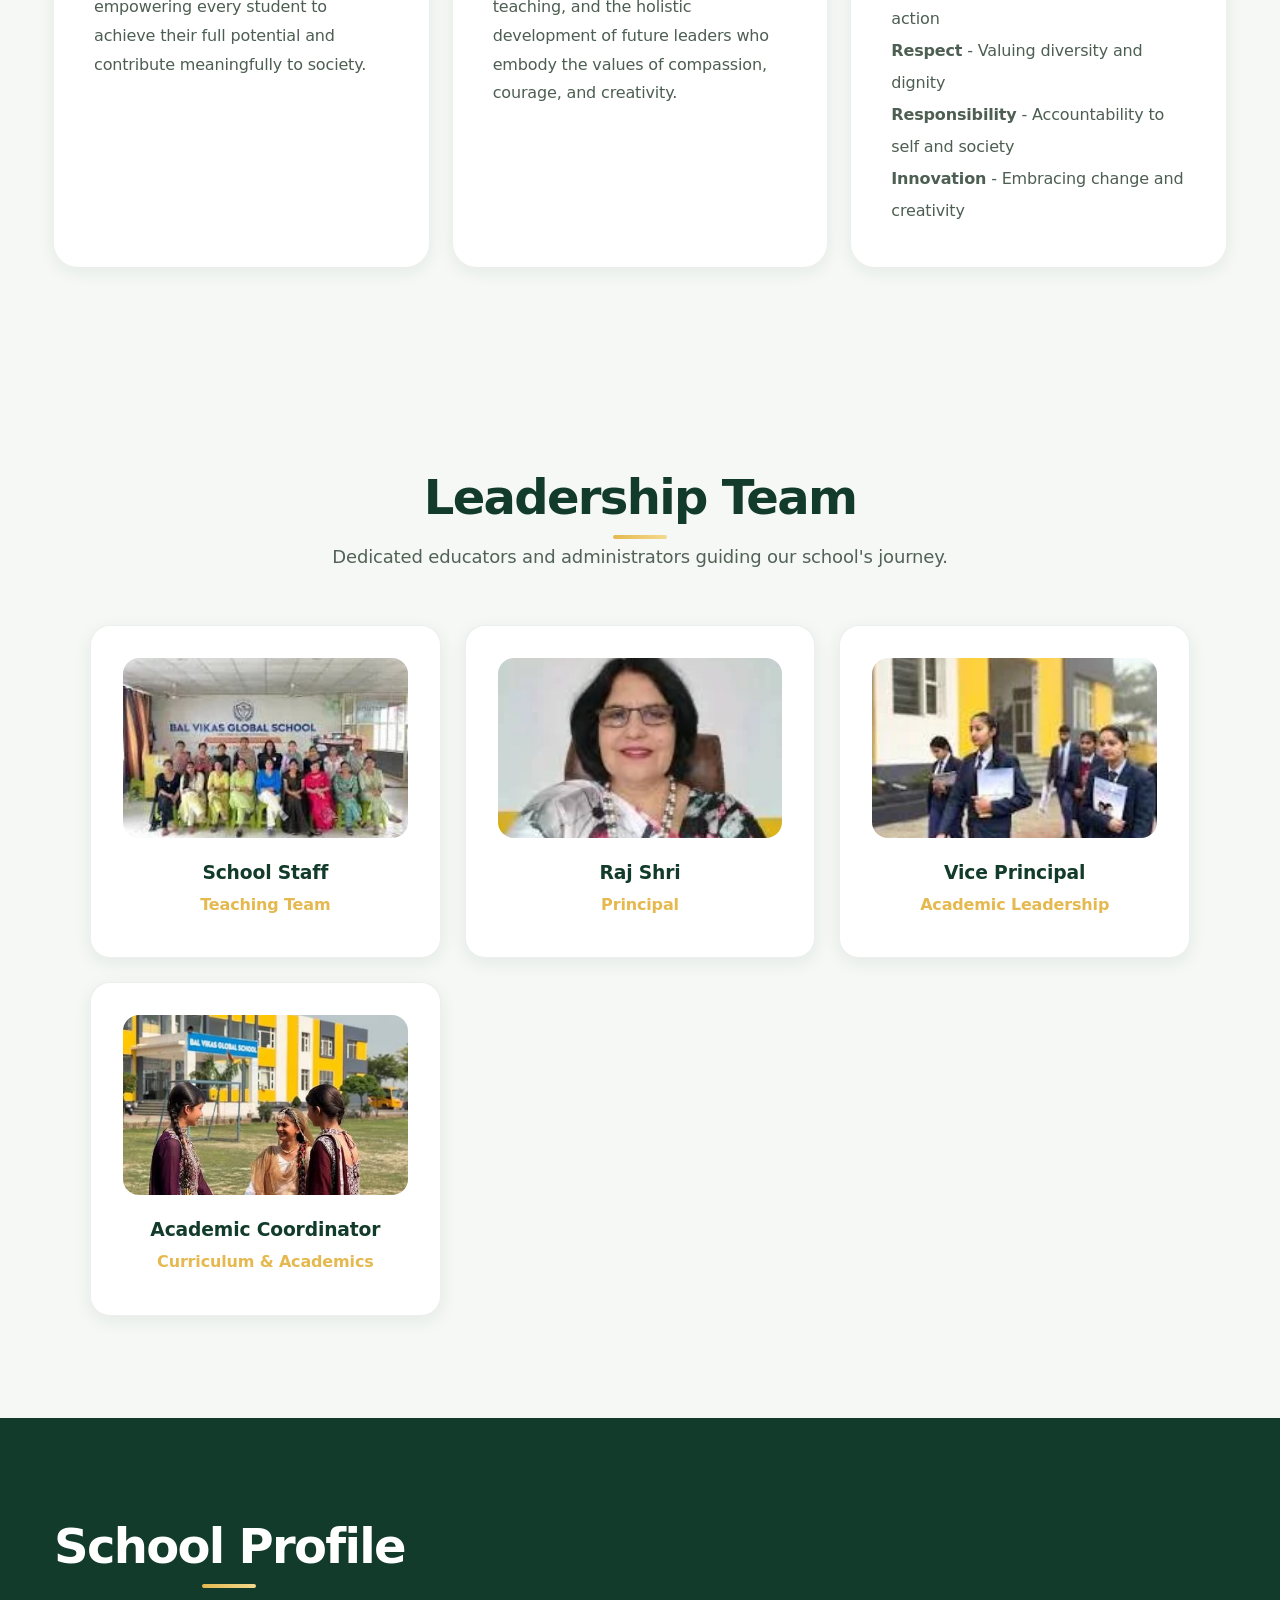
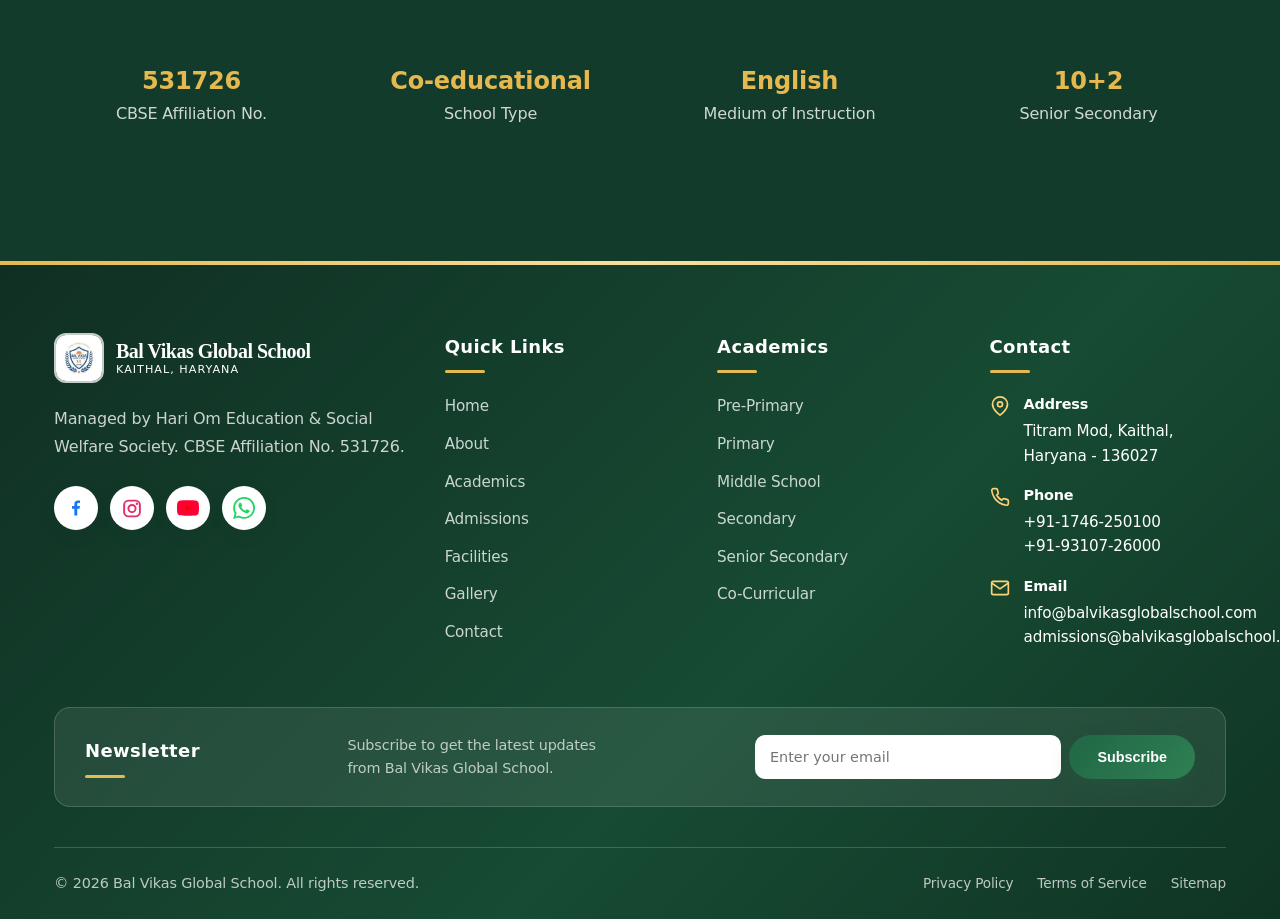
==== commit 713d4346: "Add scrolling marquee to CBSE affiliation number" ====
--- a/about.html
+++ b/about.html
@@ -13,7 +13,7 @@
   <div class="site-topbar">
     <div class="container site-topbar-content">
       <span>Titram Mod, Kaithal, Haryana — 136027</span>
-      <span>CBSE Affiliation No. 531726</span>
+      <div class="cbse-marquee" aria-label="CBSE Affiliation Number"><span>CBSE Affiliation No. 531726</span></div>
     </div>
   </div>
   <header class="header">
--- a/css/modern-refresh.css
+++ b/css/modern-refresh.css
@@ -173,4 +173,11 @@
 }
 @media (prefers-reduced-motion: reduce) {
   *, *::before, *::after { scroll-behavior: auto !important; animation-duration: .01ms !important; transition-duration: .01ms !important; }
-}+}
+/* Accessibility: keep breadcrumb text readable against the dark page-header overlay. */
+.page-header-breadcrumb span {
+  color: #f7dfa0;
+}
+.section-subtitle {
+  color: #526257;
+}
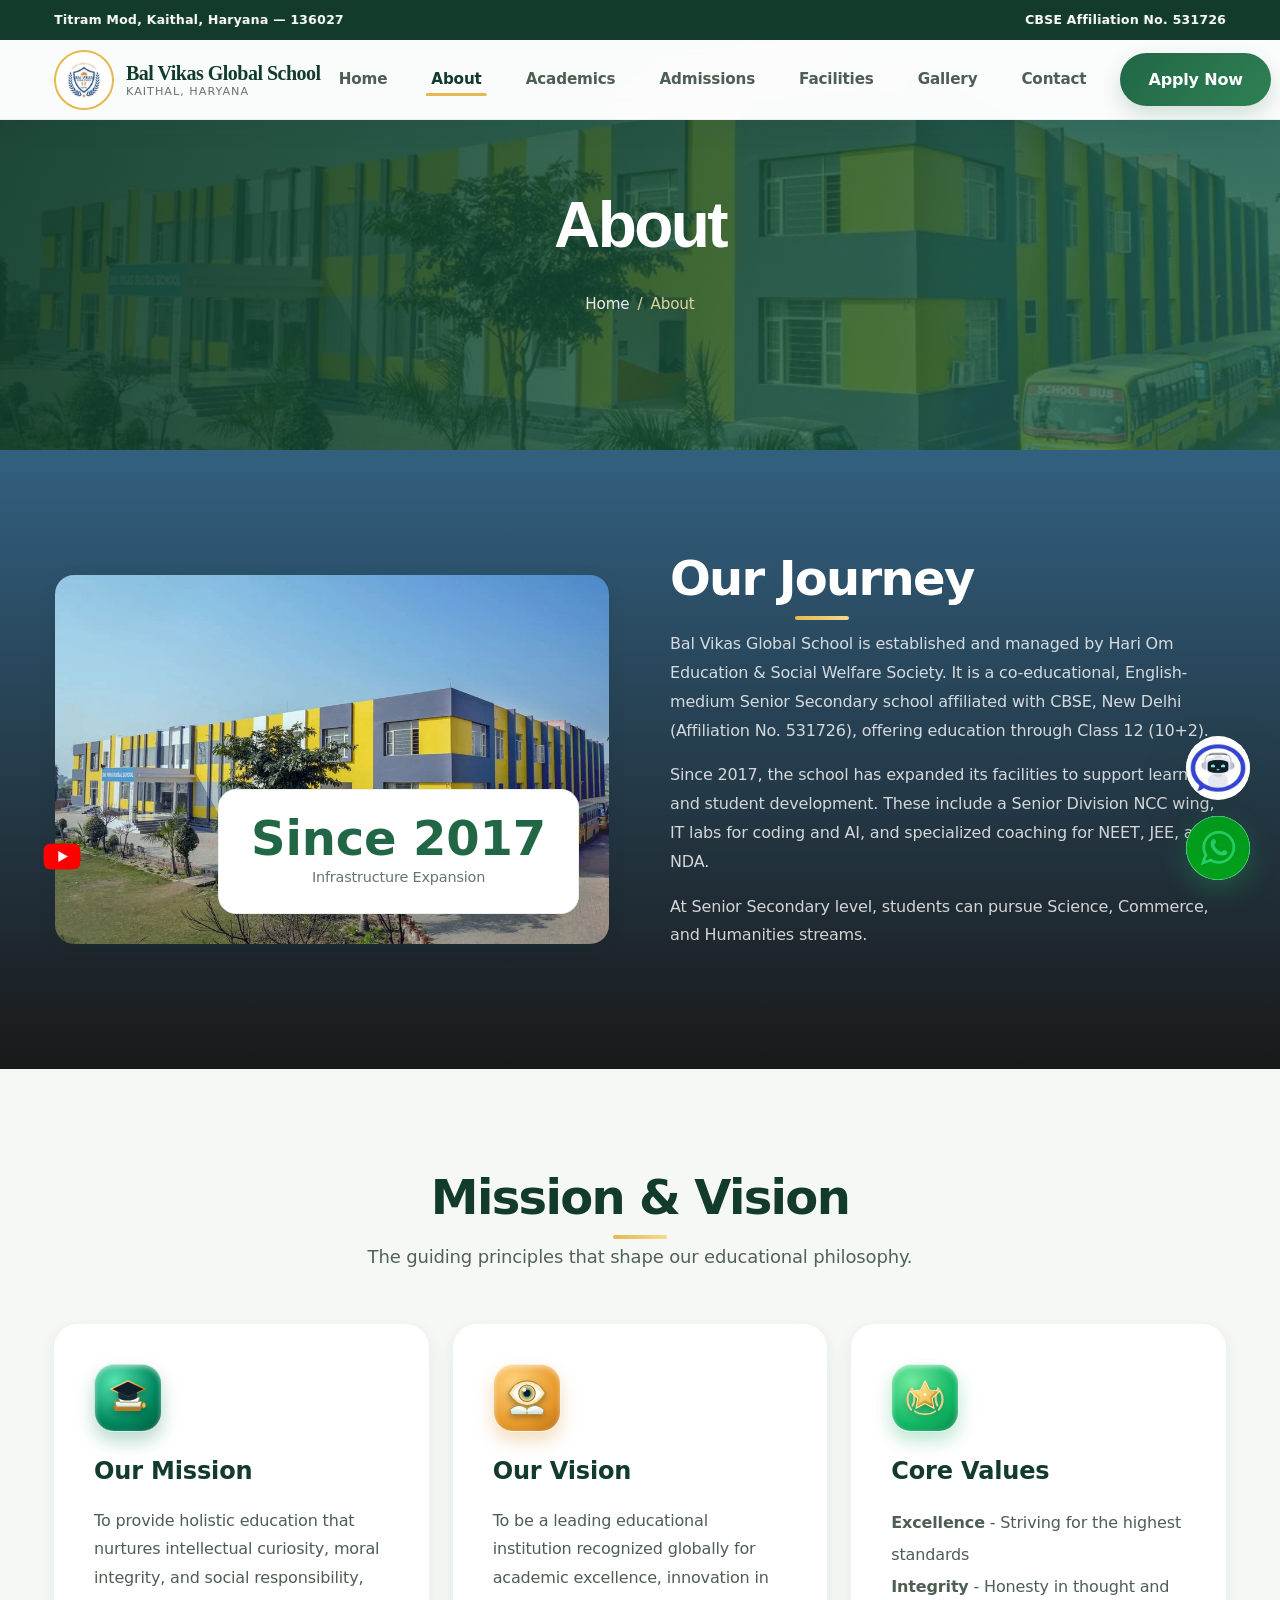
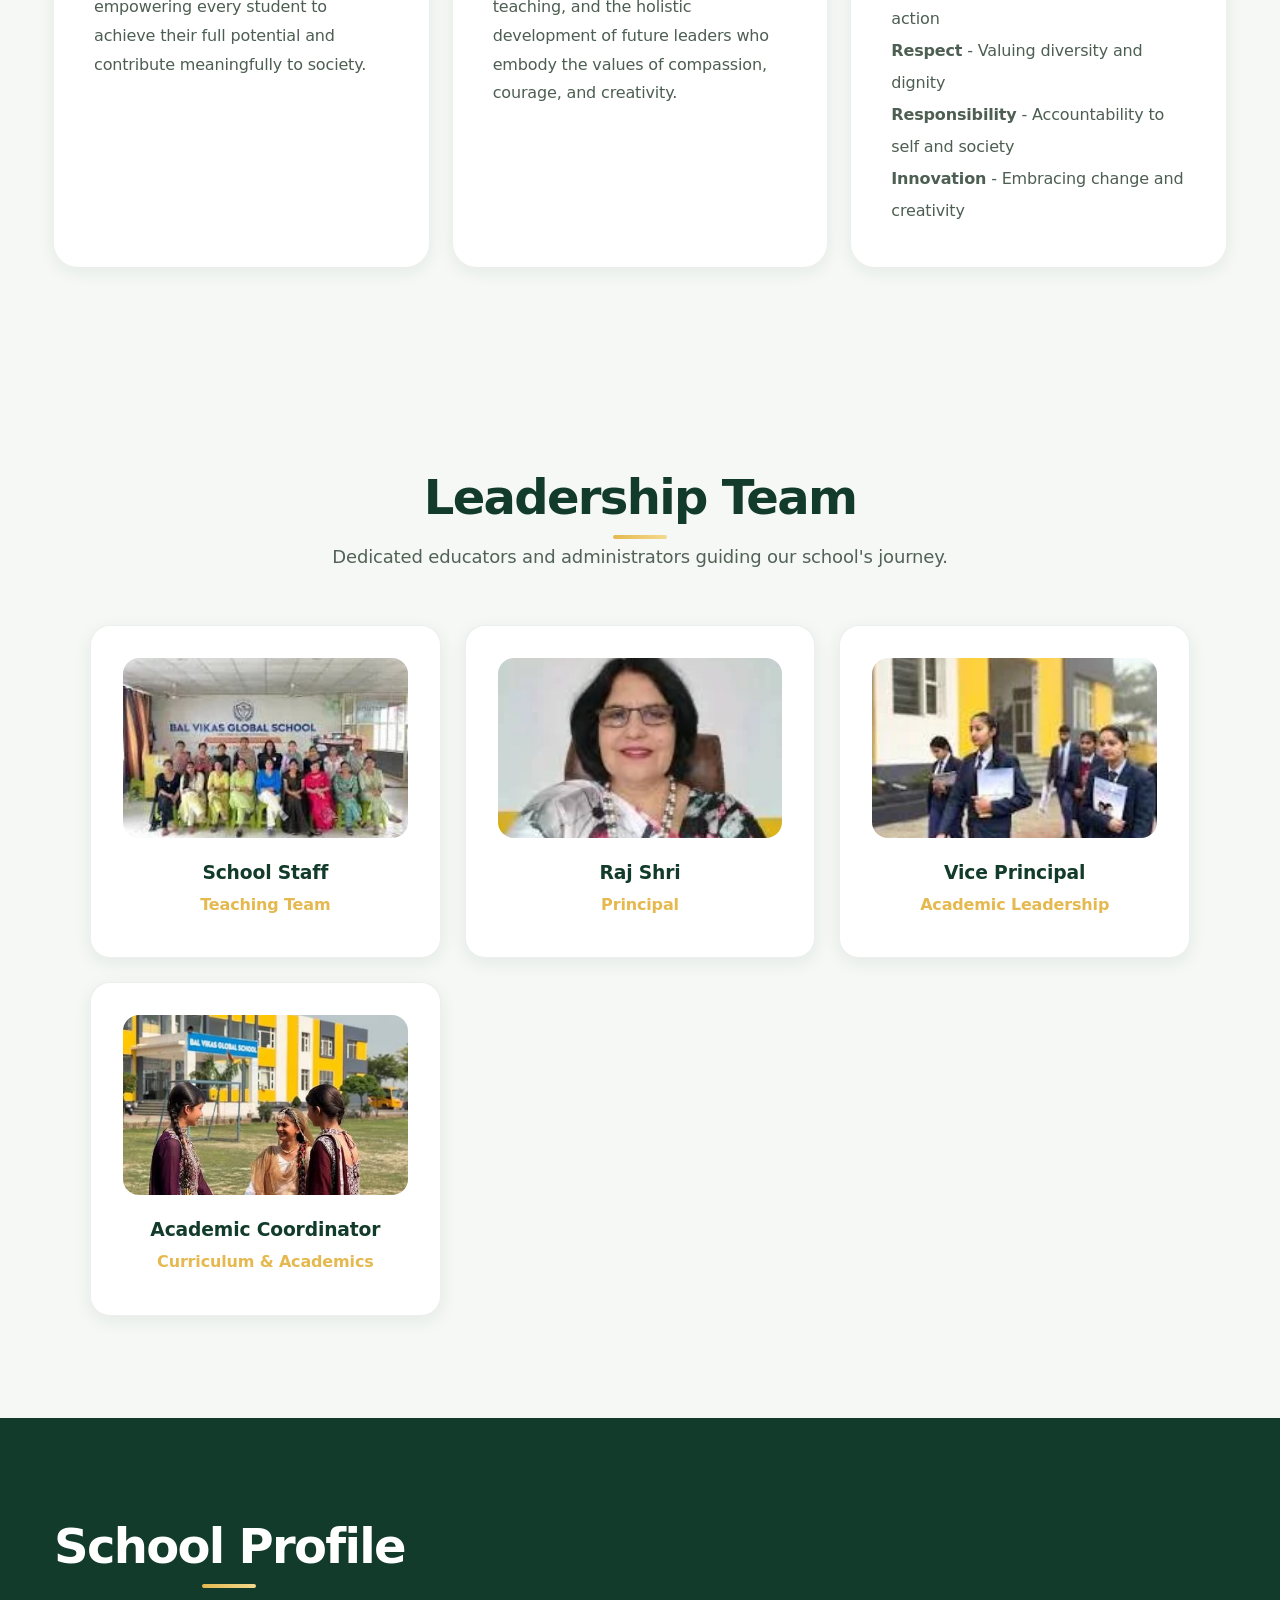
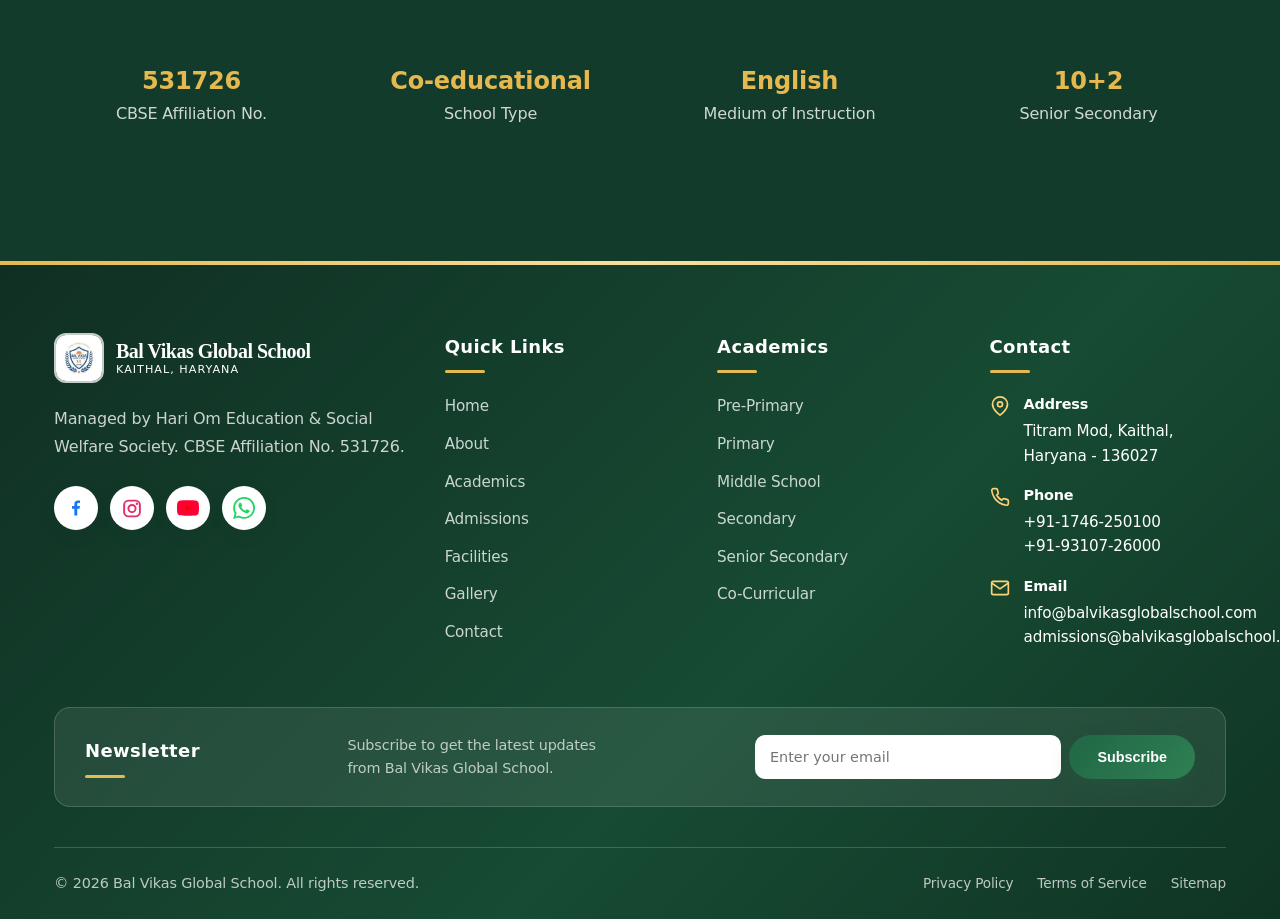
==== commit 5032aaa4: "Add address marquee to top information bar" ====
--- a/about.html
+++ b/about.html
@@ -12,7 +12,7 @@
 <body>
   <div class="site-topbar">
     <div class="container site-topbar-content">
-      <span>Titram Mod, Kaithal, Haryana — 136027</span>
+      <div class="location-marquee" aria-label="School address"><span>Titram Mod, Kaithal, Haryana — 136027</span></div>
       <div class="cbse-marquee" aria-label="CBSE Affiliation Number"><span>CBSE Affiliation No. 531726</span></div>
     </div>
   </div>
--- a/css/style.css
+++ b/css/style.css
@@ -2999,3 +2999,55 @@
 @media (max-width: 768px) {
   .gallery-photo-wrapper { height: 190px; }
 }
+
+/* Opposite-direction marquee motion for address and CBSE details in the top bar */
+.site-topbar-content {
+  gap: 28px;
+}
+.site-topbar-content .location-marquee,
+.site-topbar-content .cbse-marquee {
+  flex: 1 1 50%;
+  min-width: 0;
+  overflow: hidden;
+  white-space: nowrap;
+}
+.site-topbar-content .location-marquee { text-align: left; }
+.site-topbar-content .cbse-marquee { text-align: right; }
+.site-topbar-content .location-marquee span,
+.site-topbar-content .cbse-marquee span {
+  display: inline-block;
+  white-space: nowrap;
+  will-change: transform;
+}
+.site-topbar-content .location-marquee span {
+  animation: address-marquee-scroll 16s linear infinite;
+}
+.site-topbar-content .cbse-marquee span {
+  animation: cbse-marquee-scroll 16s linear infinite;
+}
+@keyframes address-marquee-scroll {
+  from { transform: translateX(-100%); }
+  to { transform: translateX(100%); }
+}
+@keyframes cbse-marquee-scroll {
+  from { transform: translateX(100%); }
+  to { transform: translateX(-100%); }
+}
+.site-topbar-content .location-marquee:hover span,
+.site-topbar-content .cbse-marquee:hover span {
+  animation-play-state: paused;
+}
+@media (prefers-reduced-motion: reduce) {
+  .site-topbar-content .location-marquee span,
+  .site-topbar-content .cbse-marquee span {
+    animation: none;
+    transform: none;
+  }
+}
+@media (max-width: 600px) {
+  .site-topbar-content { gap: 12px; }
+  .site-topbar-content .location-marquee,
+  .site-topbar-content .cbse-marquee { flex-basis: 50%; }
+  .site-topbar-content .location-marquee span,
+  .site-topbar-content .cbse-marquee span { animation-duration: 19s; }
+}
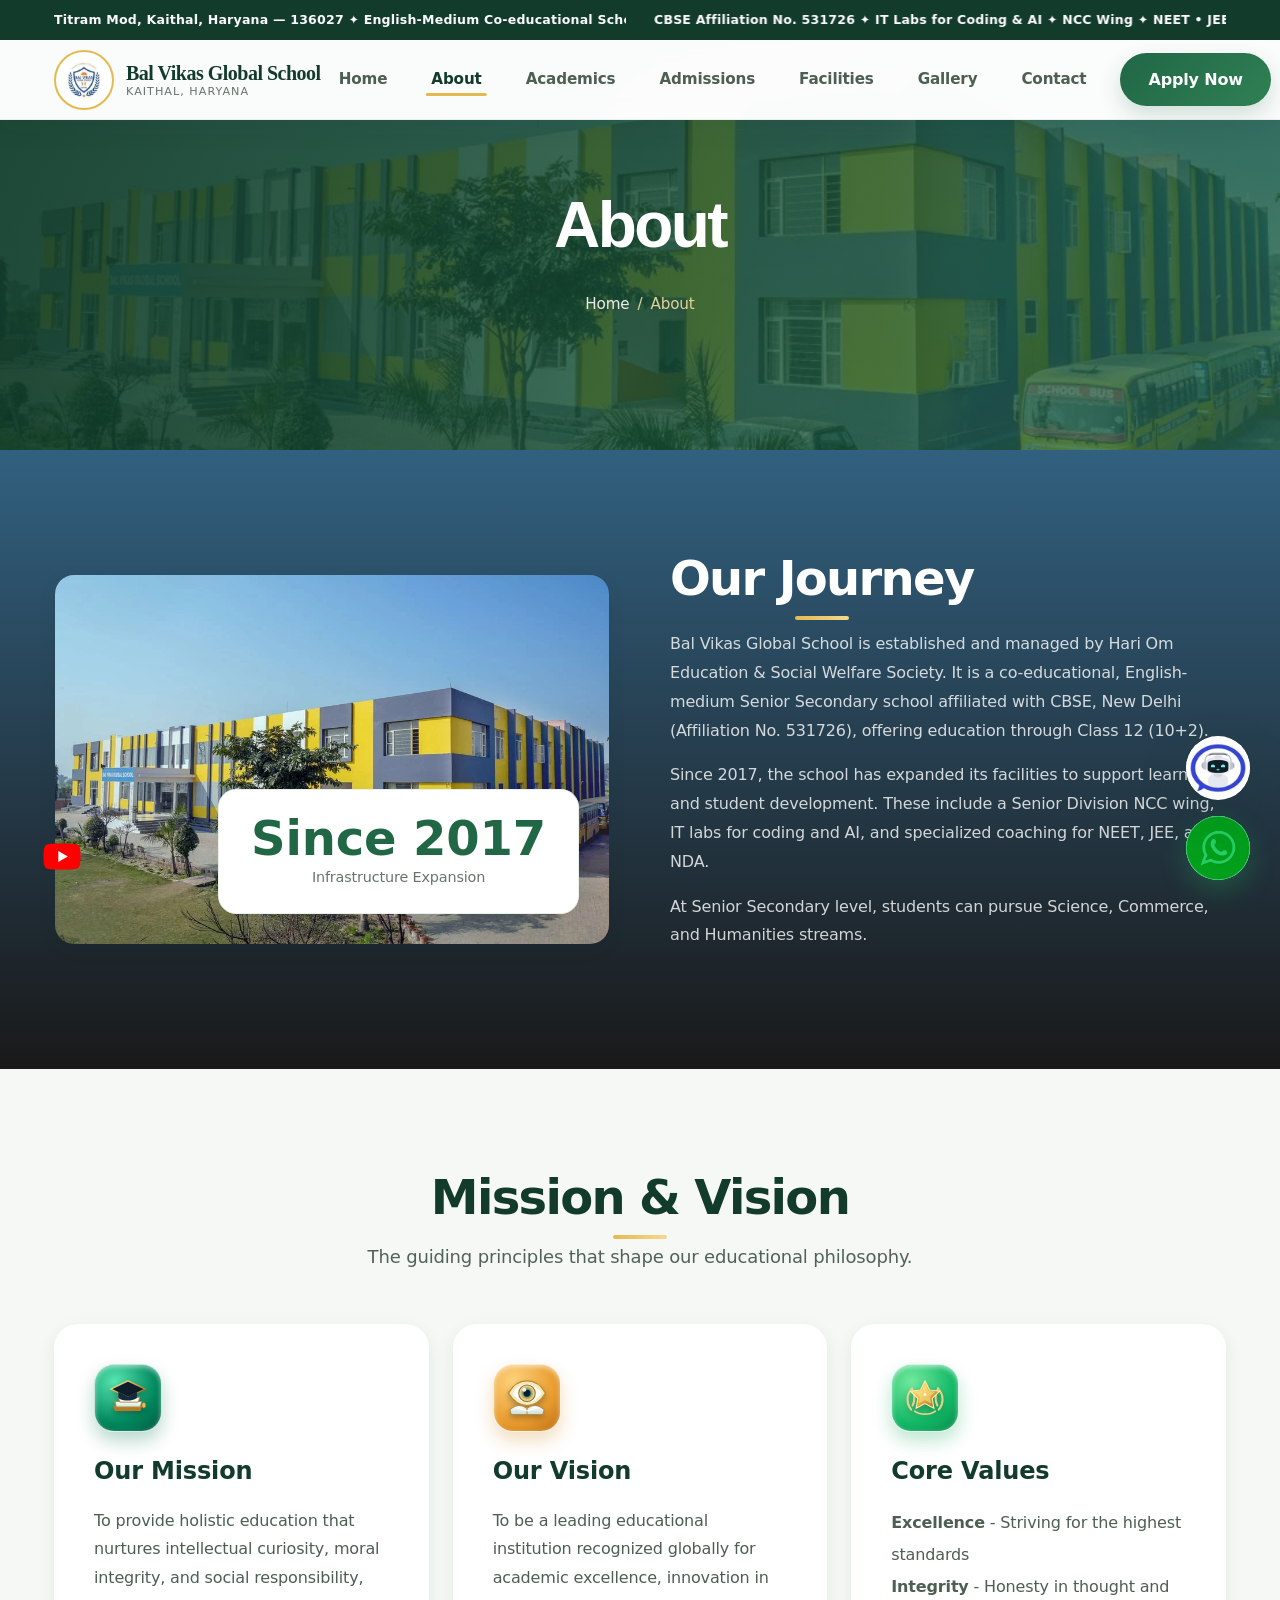
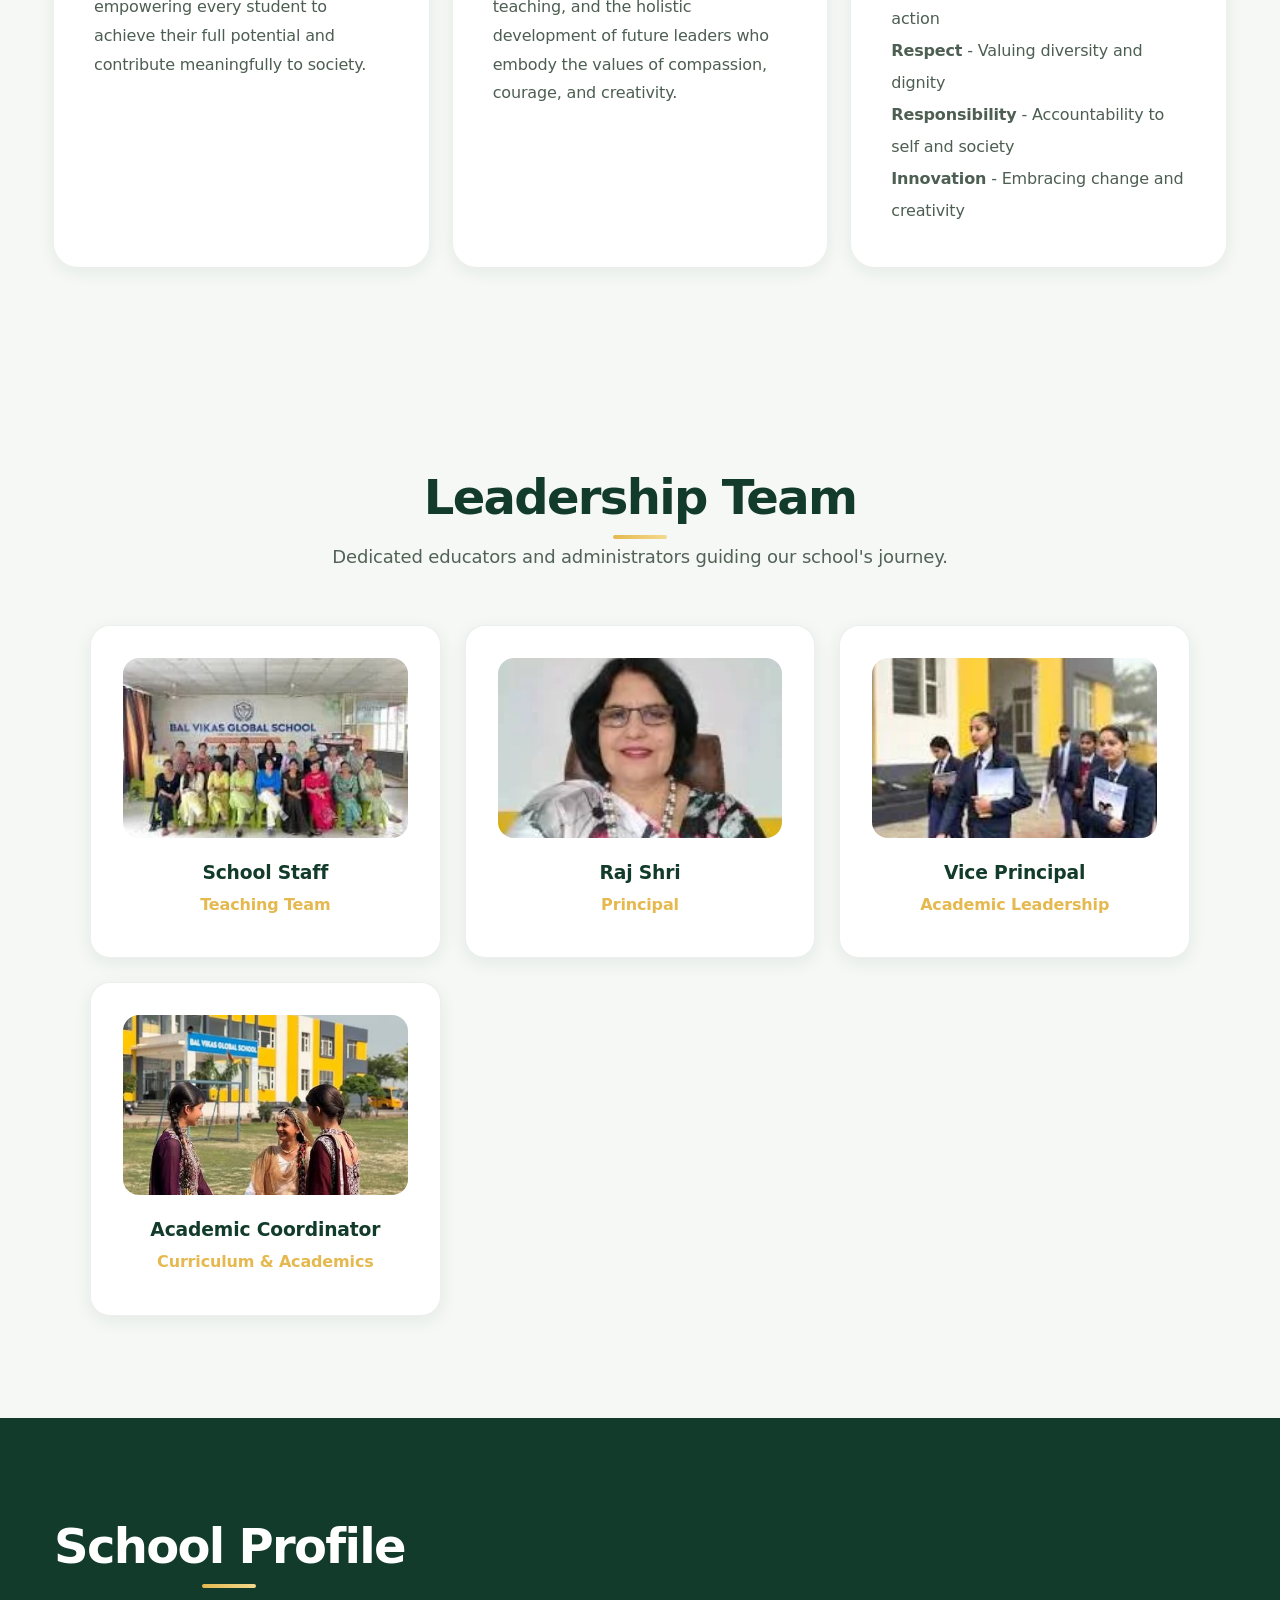
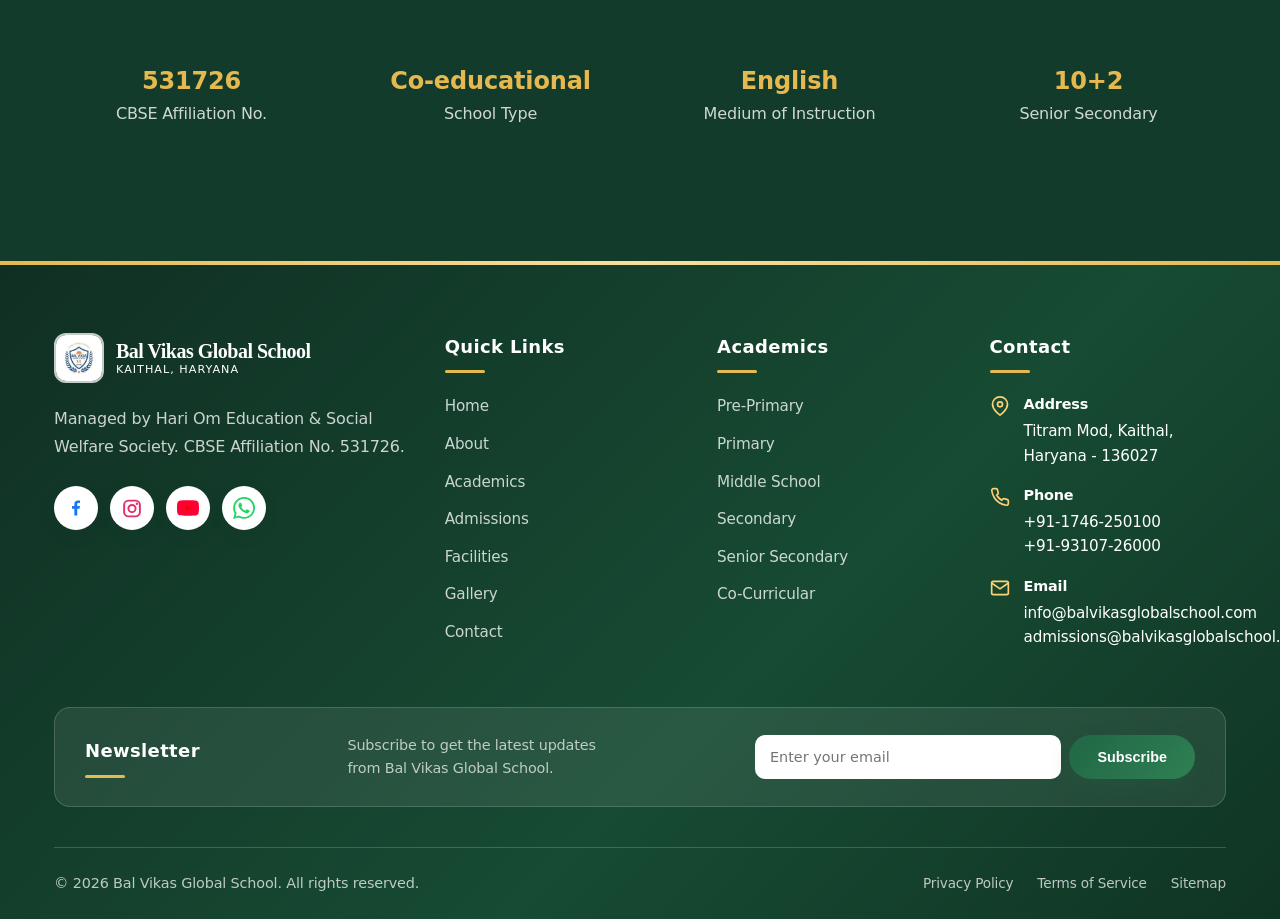
==== commit dc609704: "Expand school highlights marquee across all pages" ====
--- a/about.html
+++ b/about.html
@@ -12,8 +12,8 @@
 <body>
   <div class="site-topbar">
     <div class="container site-topbar-content">
-      <div class="location-marquee" aria-label="School address"><span>Titram Mod, Kaithal, Haryana — 136027</span></div>
-      <div class="cbse-marquee" aria-label="CBSE Affiliation Number"><span>CBSE Affiliation No. 531726</span></div>
+      <div class="location-marquee" aria-label="School address and campus highlights"><span>Titram Mod, Kaithal, Haryana — 136027 <b aria-hidden="true">✦</b> English-Medium Co-educational School <b aria-hidden="true">✦</b> Senior Secondary (10+2)</span></div>
+      <div class="cbse-marquee" aria-label="CBSE affiliation and school highlights"><span>CBSE Affiliation No. 531726 <b aria-hidden="true">✦</b> IT Labs for Coding &amp; AI <b aria-hidden="true">✦</b> NCC Wing <b aria-hidden="true">✦</b> NEET • JEE • NDA Coaching <b aria-hidden="true">✦</b> Admissions Open 2026–27</span></div>
     </div>
   </div>
   <header class="header">
